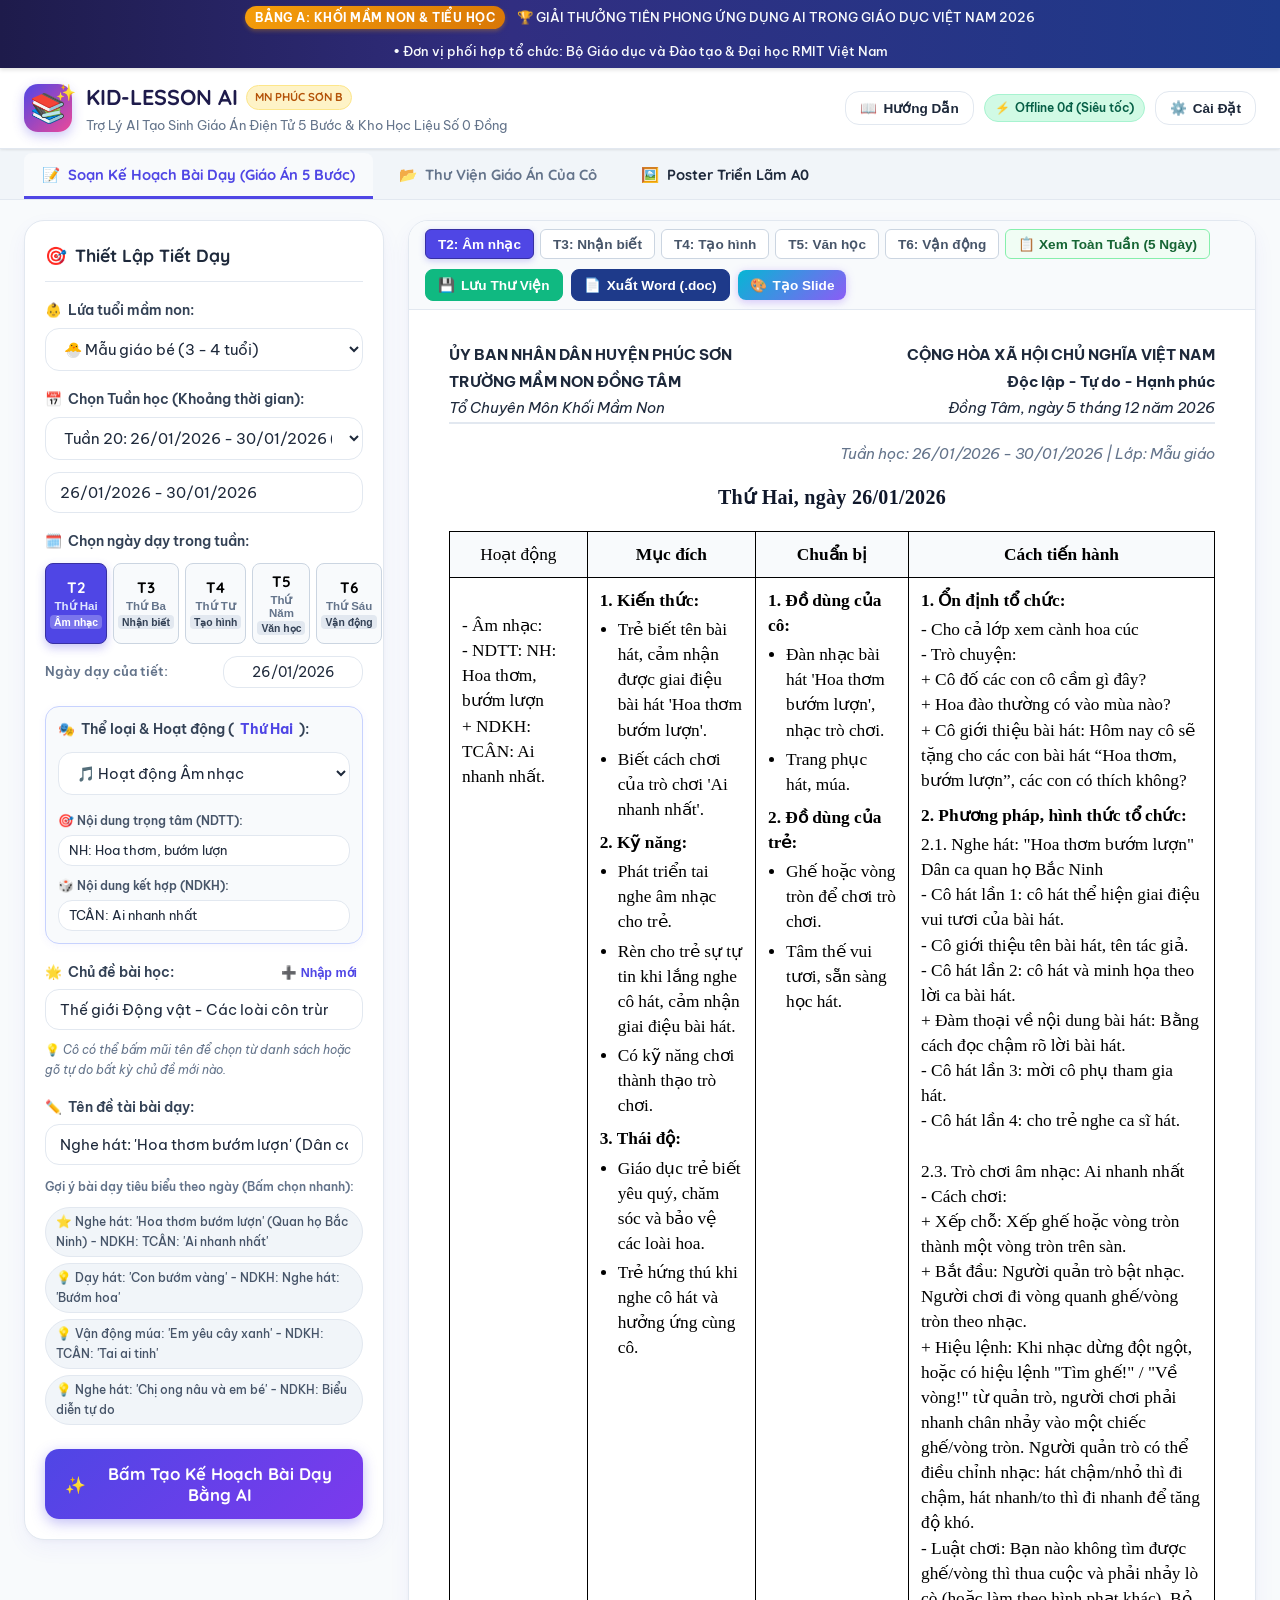
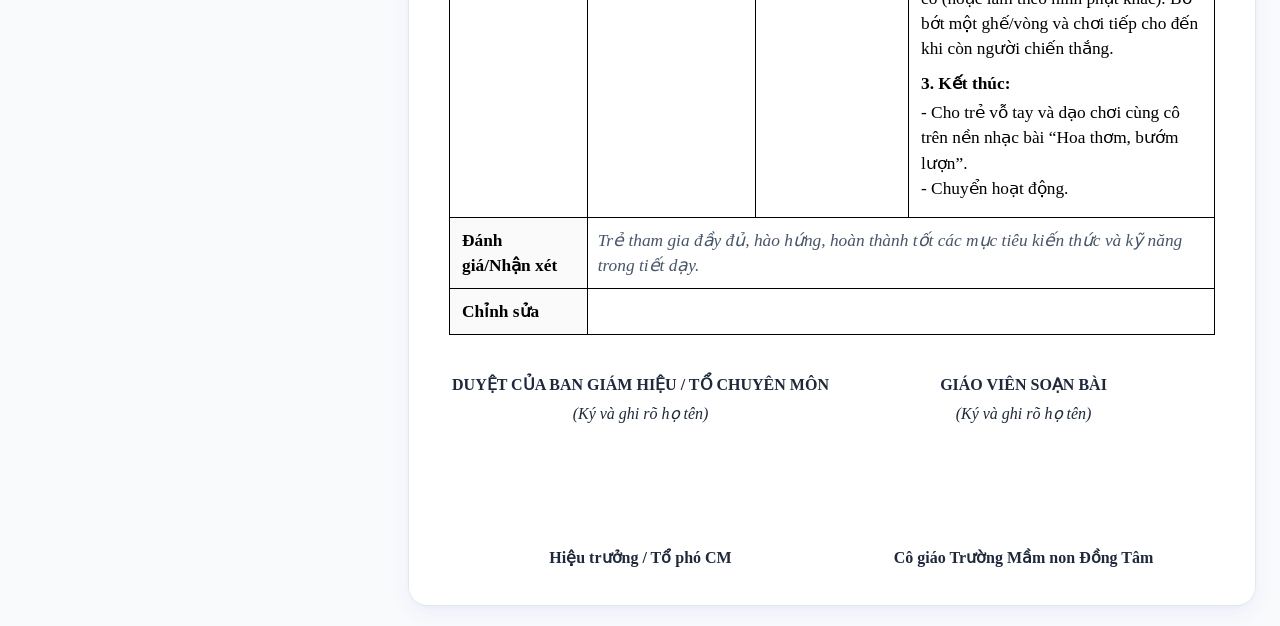
==== index.html @ b1e2398d "style: Bo thoi gian va badge trong huong dan su dung" ====
<!DOCTYPE html>
<html lang="vi">
<head>
  <meta charset="UTF-8">
  <meta name="viewport" content="width=device-width, initial-scale=1.0, maximum-scale=1.0, user-scalable=no, viewport-fit=cover">
  <title>KID-LESSON AI | Trợ Lý Soạn Giáo Án Điện Tử & Kho Học Liệu Số Mầm Non</title>
  <meta name="description" content="Hệ thống Trợ lý Trí tuệ nhân tạo tạo sinh trong xây dựng Kế hoạch bài dạy (Giáo án) điện tử 5 bước chuẩn Bộ GD&ĐT và thiết kế kho học liệu số đa phương tiện 0 đồng tại Trường Mầm non Phúc Sơn B.">
  <meta name="keywords" content="KID-LESSON AI, Giáo án mầm non, Trợ lý AI giáo viên, Học liệu số, Mầm non Phúc Sơn B, Giải thưởng AI GDVN 2026, Bộ GD&ĐT, RMIT">
  <link rel="stylesheet" href="css/style.css?v=1.0">
  <link rel="stylesheet" href="css/print.css?v=1.0" media="print">
  <link rel="icon" href="data:image/svg+xml,<svg xmlns=%22http://www.w3.org/2000/svg%22 viewBox=%220 0 100 100%22><text y=%22.9em%22 font-size=%2290%22>📚</text></svg>">
</head>
<body>

  <!-- DẢI THÔNG TIN DỰ THI QUỐC GIA -->
  <div class="competition-strip">
    <span class="comp-badge">BẢNG A: KHỐI MẦM NON & TIỂU HỌC</span>
    <span>🏆 GIẢI THƯỞNG TIÊN PHONG ỨNG DỤNG AI TRONG GIÁO DỤC VIỆT NAM 2026</span>
    <span>• Đơn vị phối hợp tổ chức: Bộ Giáo dục và Đào tạo & Đại học RMIT Việt Nam</span>
  </div>

  <!-- TOP HEADER -->
  <header class="app-top-header">
    <div class="header-inner">
      <div class="brand-section">
        <div class="brand-icon-wrap">
          <span>📚</span>
          <span class="sparkle-badge">✨</span>
        </div>
        <div class="brand-text-col">
          <h1 class="brand-title">
            KID-LESSON AI
            <span class="brand-tag">MN PHÚC SƠN B</span>
          </h1>
          <p class="brand-sub">Trợ Lý AI Tạo Sinh Giáo Án Điện Tử 5 Bước & Kho Học Liệu Số 0 Đồng</p>
        </div>
      </div>

      <div class="header-actions">
        <!-- Nút Hướng Dẫn Sử Dụng -->
        <button class="btn-header-action" id="btn-open-guide" title="Xem cẩm nang hướng dẫn sử dụng 3 bước">
          <span>📖</span> Hướng Dẫn
        </button>

        <!-- Trạng thái Dual-Engine AI -->
        <div class="engine-status-pill offline" id="engine-status-pill" title="Chế độ vận hành">
          <span>⚡</span> Offline 0đ (Siêu tốc)
        </div>

        <!-- Nút Cài đặt AI & Tác giả -->
        <button class="btn-header-action" id="btn-open-settings" title="Cấu hình Google Gemini AI Key & Thông tin giáo viên">
          <span>⚙️</span> Cài Đặt
        </button>
      </div>
    </div>
  </header>

  <!-- NAVIGATION TABS -->
  <nav class="app-navbar">
    <div class="nav-tabs-container">
      <button class="nav-tab-btn active" data-tab="tab-lesson-plan">
        <span>📝</span> Soạn Kế Hoạch Bài Dạy (Giáo Án 5 Bước)
      </button>
      <button class="nav-tab-btn" data-tab="tab-library">
        <span>📂</span> Thư Viện Giáo Án Của Cô
      </button>
      <a href="poster.html" class="nav-tab-btn" style="text-decoration: none; color: inherit; display: inline-flex; align-items: center;" title="Xem Poster Khoa Học Khổ A0">
        <span>🖼️</span> Poster Triển Lãm A0
      </a>
    </div>
  </nav>

  <!-- MAIN WORKSPACE -->
  <main class="app-main-layout">

    <!-- ==========================================
         TAB 1: SOẠN KẾ HOẠCH BÀI DẠY (GIÁO ÁN ĐIỆN TỬ 5 BƯỚC)
         ========================================== -->
    <section class="tab-content-panel active" id="tab-lesson-plan">
      <div class="workspace-grid">
        
        <!-- CỘT TRÁI: BẢNG ĐIỀU KHIỂN & CHỌN ĐỀ TÀI -->
        <aside class="config-sidebar">
          <div class="sidebar-title-row">
            <h3 class="sidebar-heading">
              <span>🎯</span> Thiết Lập Tiết Dạy
            </h3>
          </div>

          <!-- 1. Chọn Lứa Tuổi -->
          <div class="form-group">
            <label class="form-label" for="select-age">
              <span>👶</span> Lứa tuổi mầm non:
            </label>
            <select class="custom-select" id="select-age">
              <!-- Đổ dữ liệu từ js/data_preschool.js -->
            </select>
          </div>

          <!-- 2. Chọn Tuần Học (Range Date) -->
          <div class="form-group">
            <label class="form-label" for="input-week-range">
              <span>📅</span> Chọn Tuần học (Khoảng thời gian):
            </label>
            <select class="custom-select" id="select-week-preset">
              <option value="26/01/2026 - 30/01/2026">Tuần 20: 26/01/2026 - 30/01/2026 (Mẫu Chuẩn)</option>
              <option value="02/02/2026 - 06/02/2026">Tuần 21: 02/02/2026 - 06/02/2026</option>
              <option value="09/02/2026 - 13/02/2026">Tuần 22: 09/02/2026 - 13/02/2026</option>
              <option value="16/02/2026 - 20/02/2026">Tuần 23: 16/02/2026 - 20/02/2026</option>
              <option value="custom">✏️ Nhập khoảng ngày tùy chỉnh...</option>
            </select>
            <input type="text" class="custom-input" id="input-week-range" 
                   value="26/01/2026 - 30/01/2026" 
                   placeholder="Nhập khoảng ngày: DD/MM/YYYY - DD/MM/YYYY" 
                   style="margin-top: 6px;">
          </div>

          <!-- 3. Chọn Ngày Trong Tuần (Thứ 2, 3, 4, 5, 6) -->
          <div class="form-group">
            <label class="form-label">
              <span>🗓️</span> Chọn ngày dạy trong tuần:
            </label>
            <!-- Chọn ngày dạy trong tuần -->
            <div class="day-pills-container" id="day-pills-container">
              <button type="button" class="day-pill-btn active" data-day="mon" id="day-pill-mon">
                <span class="day-code">T2</span>
                <span class="day-name">Thứ Hai</span>
                <span class="day-badge" id="badge-mon">Âm nhạc</span>
              </button>
              <button type="button" class="day-pill-btn" data-day="tue" id="day-pill-tue">
                <span class="day-code">T3</span>
                <span class="day-name">Thứ Ba</span>
                <span class="day-badge" id="badge-tue">Nhận biết</span>
              </button>
              <button type="button" class="day-pill-btn" data-day="wed" id="day-pill-wed">
                <span class="day-code">T4</span>
                <span class="day-name">Thứ Tư</span>
                <span class="day-badge" id="badge-wed">Tạo hình</span>
              </button>
              <button type="button" class="day-pill-btn" data-day="thu" id="day-pill-thu">
                <span class="day-code">T5</span>
                <span class="day-name">Thứ Năm</span>
                <span class="day-badge" id="badge-thu">Văn học</span>
              </button>
              <button type="button" class="day-pill-btn" data-day="fri" id="day-pill-fri">
                <span class="day-code">T6</span>
                <span class="day-name">Thứ Sáu</span>
                <span class="day-badge" id="badge-fri">Vận động</span>
              </button>
            </div>
            <div style="display: flex; align-items: center; justify-content: space-between; margin-top: 6px;">
              <span style="font-size: 0.8rem; color: #64748b; font-weight: 600;">Ngày dạy của tiết:</span>
              <input type="text" class="custom-input" id="input-lesson-date" value="26/01/2026" placeholder="DD/MM/YYYY" style="width: 140px; padding: 6px 10px; font-size: 0.85rem; text-align: center;">
            </div>
          </div>

          <!-- 4. CẤU HÌNH THỂ LOẠI & NỘI DUNG HOẠT ĐỘNG (CHO NGÀY ĐANG CHỌN) -->
          <div class="form-group config-card-highlight">
            <div class="activity-config-header">
              <label class="form-label" for="select-activity-type" style="margin-bottom: 0;">
                <span>🎭</span> Thể loại & Hoạt động (<strong id="active-day-label" style="color: #4f46e5;">Thứ Hai</strong>):
              </label>
            </div>

            <!-- Loại hoạt động chính -->
            <select class="custom-select" id="select-activity-type" style="margin-top: 6px;">
              <!-- Đổ từ data_preschool.js activityTypes -->
            </select>

            <!-- Nội dung trọng tâm (NDTT) & Nội dung kết hợp (NDKH) -->
            <div style="margin-top: 6px; display: flex; flex-direction: column; gap: 6px;">
              <div>
                <span class="sub-label">🎯 Nội dung trọng tâm (NDTT):</span>
                <input type="text" class="custom-input" id="input-ndtt" value="NH: Hoa thơm, bướm lượn" placeholder="Ví dụ: NH: Hoa thơm, bướm lượn..." style="font-size: 0.83rem; padding: 6px 10px; margin-top: 2px;">
              </div>
              <div>
                <span class="sub-label">🎲 Nội dung kết hợp (NDKH):</span>
                <input type="text" class="custom-input" id="input-ndkh" value="TCÂN: Ai nhanh nhất" placeholder="Ví dụ: TCÂN: Ai nhanh nhất..." style="font-size: 0.83rem; padding: 6px 10px; margin-top: 2px;">
              </div>
            </div>
          </div>

          <!-- 5. Chủ đề bài dạy (Gộp tất cả hoặc cho phép nhập mới) -->
          <div class="form-group">
            <div style="display: flex; justify-content: space-between; align-items: center;">
              <label class="form-label" for="input-topic">
                <span>🌟</span> Chủ đề bài học:
              </label>
              <button type="button" class="btn-text-action" id="btn-clear-topic" title="Xóa để gõ chủ đề mới">
                ➕ Nhập mới
              </button>
            </div>
            <input type="text" class="custom-input" id="input-topic" 
                   list="topics-datalist" 
                   value="Thế giới Động vật - Các loài côn trùng và hoa mùa xuân" 
                   placeholder="Chọn từ danh sách hoặc gõ chủ đề mới...">
            <datalist id="topics-datalist">
              <!-- Đổ toàn bộ chủ đề gộp từ data_preschool.js -->
            </datalist>
            <p style="font-size: 0.75rem; color: #64748b; margin-top: 4px;">
              💡 <em>Cô có thể bấm mũi tên để chọn từ danh sách hoặc gõ tự do bất kỳ chủ đề mới nào.</em>
            </p>
          </div>

          <!-- 6. Tên đề tài bài học -->
          <div class="form-group">
            <label class="form-label" for="input-lesson-title">
              <span>✏️</span> Tên đề tài bài dạy:
            </label>
            <input type="text" class="custom-input" id="input-lesson-title" 
                   value="Nghe hát: 'Hoa thơm bướm lượn' (Dân ca quan họ Bắc Ninh)" 
                   placeholder="Nhập tên đề tài bài dạy...">
            
            <!-- Gợi ý nhanh 1-click -->
            <div style="font-size: 0.78rem; font-weight: 600; color: #64748b; margin-top: 6px;">
              Gợi ý bài dạy tiêu biểu theo ngày (Bấm chọn nhanh):
            </div>
            <div class="preset-chips-box" id="preset-chips-box">
              <!-- Đổ động từ data_preschool.js -->
            </div>
          </div>

          <!-- Nút Tạo Kế Hoạch Bằng AI -->
          <div style="margin-top: 6px;">
            <button type="button" class="btn-generate-main" id="btn-generate-all" style="width: 100%;">
              <span>✨</span> Bấm Tạo Kế Hoạch Bài Dạy Bằng AI
            </button>
          </div>
        </aside>

        <!-- CỘT PHẢI: KẾ HOẠCH BÀI DẠY (GIÁO ÁN CHI TIẾT) -->
        <section class="lesson-display-container" id="lesson-display-container">
          <!-- Đổ nội dung giáo án hoàn chỉnh từ js/app.js -->
        </section>

      </div>
    </section>

    <!-- ==========================================
         TAB 2: THƯ VIỆN BÀI DẠY CỦA CÔ (LOCAL STORAGE LIBRARY)
         ========================================== -->
    <section class="tab-content-panel" id="tab-library">
      <div class="library-container">
        <div class="library-top-bar">
          <div>
            <h2 style="font-family: var(--font-heading); font-size: 1.4rem; color: #1e1b4b; display: flex; align-items: center; gap: 8px;">
              <span>📂</span> Kho Giáo Án & Học Liệu Đã Lưu
            </h2>
            <p style="font-size: 0.85rem; color: #64748b;">
              Toàn bộ bài dạy của cô được bảo mật lưu trên máy tính cá nhân (không lộ thông tin lên mạng).
            </p>
          </div>
          <div style="display: flex; gap: 10px; flex-wrap: wrap;">
            <button class="btn-tool" id="btn-export-library-json" title="Xuất toàn bộ giáo án ra file JSON để sao lưu hoặc gửi cho đồng nghiệp">
              <span>📤</span> Xuất File Sao Lưu
            </button>
            <button class="btn-tool" id="btn-import-library-json" title="Nhập danh sách giáo án từ file sao lưu JSON">
              <span>📥</span> Nhập File Giáo Án
            </button>
            <input type="file" id="file-import-input" accept=".json" style="display: none;">
          </div>
        </div>

        <div class="library-cards-grid" id="library-cards-grid">
          <!-- Đổ danh sách bài dạy đã lưu từ LocalStorage -->
        </div>
      </div>
    </section>

  </main>

  <!-- ==========================================
       MODAL: CÀI ĐẶT CẤU HÌNH AI & TÁC GIẢ
       ========================================== -->
  <div class="modal-backdrop" id="modal-settings">
    <div class="modal-window">
      <div class="modal-header">
        <h3 class="modal-title">
          <span>⚙️</span> Cài Đặt Trợ Lý AI & Thông Tin Sư Phạm
        </h3>
        <button type="button" class="btn-tool" id="btn-close-settings" style="border: none; font-size: 1.2rem;">✖</button>
      </div>
      <div class="modal-body">
        <div class="form-group">
          <label class="form-label" for="input-gemini-key">
            <span>🔑</span> Google Gemini API Key (Tùy chọn):
          </label>
          <div class="key-input-wrapper">
            <input type="password" class="custom-input" id="input-gemini-key" placeholder="AIzaSy... (Để trống để dùng chế độ Offline 0đ)">
            <button type="button" class="btn-toggle-eye" id="btn-toggle-key-visibility" title="Hiện/Ẩn mã Key">👁️</button>
            <button type="button" class="btn-test-key" id="btn-test-gemini-key" title="Kiểm tra kết nối trực tiếp với Google Gemini AI">⚡ Kiểm tra kết nối</button>
          </div>

          <!-- Banner phản hồi trạng thái Key trực quan theo thời gian thực -->
          <div id="key-status-banner" class="key-status-banner offline">
            <span class="status-banner-icon" id="key-status-icon">⚡</span>
            <div class="status-banner-body">
              <div class="status-banner-title" id="key-status-title">Chế độ Sư Phạm Heuristic Offline 0đ</div>
              <div class="status-banner-desc" id="key-status-desc">Hệ thống sẵn sàng hoạt động 100% không cần key, không cần Internet, chi phí 0đ.</div>
            </div>
          </div>

          <p style="font-size: 0.78rem; color: #64748b; margin-top: 4px;">
            💡 <em>KID-LESSON AI hoạt động 100% mượt mà ngay cả khi không có Key. Khi dán Key cá nhân, hệ thống sẽ tự động chuyển sang chế độ Cloud AI để sinh kế hoạch bài dạy và học liệu độc đáo không giới hạn.</em>
          </p>
        </div>

        <div class="form-group">
          <label class="form-label" for="select-gemini-model">
            <span>🧠</span> Mô hình AI sử dụng (Dùng chung 1 Key trên):
          </label>
          <select class="custom-select" id="select-gemini-model">
            <option value="gemini-2.5-flash">⚡ Gemini 2.5 Flash (Nhanh nhất & Tối ưu giáo dục - Khuyên dùng)</option>
            <option value="gemini-2.5-pro">💎 Gemini 2.5 Pro (Cao cấp nhất - Tư duy sư phạm & Sáng tạo thơ đỉnh cao)</option>
            <option value="gemini-1.5-pro">🌟 Gemini 1.5 Pro (Chuyên sâu, chuẩn cấu trúc Thông tư 51 Bộ GD&ĐT)</option>
            <option value="gemini-1.5-flash">🚀 Gemini 1.5 Flash (Bền bỉ, tiết kiệm hạn ngạch gọi)</option>
            <option value="custom">🛠️ Tùy chỉnh (Nhập mã mô hình khác...)</option>
          </select>
          <div id="wrapper-custom-model" style="display: none; margin-top: 6px;">
            <input type="text" class="custom-input" id="input-custom-model" placeholder="Nhập tên mô hình, ví dụ: gemini-2.0-flash-exp">
          </div>
          <p style="font-size: 0.78rem; color: #475569; margin-top: 4px; line-height: 1.45;">
            💡 <em><strong>Tin vui:</strong> Cùng 1 Google API Key, cô có toàn quyền sử dụng cả dòng mô hình <strong>Pro cao cấp</strong> lẫn dòng <strong>Flash</strong> mà không cần tạo key mới! Dòng <strong>Pro</strong> sáng tác thơ, truyện và kịch bản sư phạm tinh tế nhất; dòng <strong>Flash</strong> cho tốc độ phản hồi tức thì.</em>
          </p>
        </div>

        <div class="form-group">
          <label class="form-label" for="input-teacher-name">
            <span>👩‍🏫</span> Tên cô giáo phụ trách bài dạy:
          </label>
          <input type="text" class="custom-input" id="input-teacher-name" value="Cô giáo Trường Mầm non Đồng Tâm">
        </div>

        <div class="form-group">
          <label class="form-label" for="input-school-name">
            <span>🏫</span> Đơn vị công tác:
          </label>
          <input type="text" class="custom-input" id="input-school-name" value="Trường Mầm non Đồng Tâm">
        </div>
      </div>
      <div class="modal-footer">
        <button type="button" class="btn-primary" id="btn-save-settings">
          Lưu Cấu Hình
        </button>
      </div>
    </div>
  </div>

  <!-- ==========================================
       MODAL: HƯỚNG DẪN SỬ DỤNG 3 BƯỚC
       ========================================== -->
  <div class="modal-backdrop" id="modal-guide">
    <div class="modal-window">
      <div class="modal-header">
        <h3 class="modal-title">
          <span>📖</span> Cẩm Nang 3 Bước Soạn Bài Cùng KID-LESSON AI
        </h3>
        <button type="button" class="btn-tool" id="btn-close-guide" style="border: none; font-size: 1.2rem;">✖</button>
      </div>
      <div class="modal-body" style="line-height: 1.6;">
        <!-- BƯỚC 1 -->
        <div style="background: #eef2ff; padding: 14px 16px; border-radius: 12px; margin-bottom: 12px; border-left: 4px solid #4f46e5;">
          <strong style="color: #1e1b4b; font-size: 1rem; display: flex; align-items: center; gap: 8px; margin-bottom: 6px;">
            <span>🎯</span> Bước 1: Thiết lập tiết dạy trong tuần
          </strong>
          <p style="font-size: 0.88rem; color: #475569; margin: 0; line-height: 1.5;">
            Cô chọn <strong>Lứa tuổi</strong>, <strong>Tuần học</strong>, bấm chọn <strong>Thứ trong tuần (T2 - T6)</strong>, chọn <strong>Thể loại hoạt động</strong> (Âm nhạc, Nhận biết, Tạo hình, Văn học, Vận động), nhập <strong>Chủ đề</strong> và <strong>Tên đề tài bài dạy</strong> (hoặc bấm chọn nhanh từ các bài mẫu gợi ý).
          </p>
        </div>

        <!-- BƯỚC 2 -->
        <div style="background: #ecfdf5; padding: 14px 16px; border-radius: 12px; margin-bottom: 12px; border-left: 4px solid #10b981;">
          <strong style="color: #064e3b; font-size: 1rem; display: flex; align-items: center; gap: 8px; margin-bottom: 6px;">
            <span>✨</span> Bước 2: AI tự động lập Kế hoạch bài dạy
          </strong>
          <p style="font-size: 0.88rem; color: #475569; margin: 0; line-height: 1.5;">
            Bấm <strong>"Bấm Tạo Kế Hoạch Bài Dạy Bằng AI"</strong> (chạy siêu tốc 0đ Offline hoặc Gemini Cloud). Hệ thống tự động cấu trúc bảng 4 cột chuẩn Thông tư 51/2020/TT-BGDĐT: <em>3 Mục tiêu (Kiến thức - Kỹ năng - Thái độ)</em>, <em>Đồ dùng chuẩn bị (Cô & Trẻ)</em>, và <em>Tiến trình 3 bước sư phạm hoàn chỉnh</em>.
          </p>
        </div>

        <!-- BƯỚC 3 -->
        <div style="background: #fffbeb; padding: 14px 16px; border-radius: 12px; border-left: 4px solid #f59e0b;">
          <strong style="color: #78350f; font-size: 1rem; display: flex; align-items: center; gap: 8px; margin-bottom: 6px;">
            <span>🚀</span> Bước 3: Duyệt bài, Xuất Word & Tạo Slide Canva
          </strong>
          <p style="font-size: 0.88rem; color: #475569; margin-bottom: 6px; line-height: 1.5;">
            Cô bấm trực tiếp vào văn bản trên trang giáo án để chỉnh sửa theo ý mình (Human-in-the-Loop), sau đó sử dụng 3 công cụ trên thanh công cụ:
          </p>
          <ul style="font-size: 0.85rem; color: #475569; padding-left: 18px; line-height: 1.5; margin: 0;">
            <li><strong>💾 Lưu Thư Viện:</strong> Lưu trữ an toàn trong kho bài dạy cá nhân trên máy tính.</li>
            <li><strong>📄 Xuất Word (.doc):</strong> Xuất file Word bảng kẻ ô 4 cột chuẩn thể thức quản lý nhà nước nộp chuyên môn.</li>
            <li><strong>🎨 Tạo Slide:</strong> Tải file PowerPoint (.pptx) kéo thả 1-click vào Canva, sao chép dàn ý cho Canva AI, hoặc mở trình chiếu trực tiếp trên Smart TV lớp học có giọng đọc AI tiếng Việt.</li>
          </ul>
        </div>
      </div>
      <div class="modal-footer">
        <button type="button" class="btn-primary" onclick="document.getElementById('modal-guide').classList.remove('active')">
          Đã Hiểu & Bắt Đầu
        </button>
      </div>
    </div>
  </div>

  <!-- ==========================================
       MODAL: CANVA SLIDE STUDIO & TRÌNH CHIẾU AI
       ========================================== -->
  <div class="modal-backdrop" id="modal-canva-studio">
    <div class="modal-window modal-window-wide">
      <div class="modal-header">
        <h3 class="modal-title">
          <span>🎨</span> Studio Slide Canva & Trình Chiếu Bài Giảng AI
        </h3>
        <button type="button" class="btn-tool" id="btn-close-canva-studio" style="border: none; font-size: 1.2rem;">✖</button>
      </div>
      <div class="modal-body">
        <!-- Thông tin bài dạy -->
        <div class="canva-lesson-header">
          <div class="canva-badge-pill" id="canva-preview-day-badge">Thứ Hai • Âm nhạc</div>
          <h2 class="canva-preview-title" id="canva-preview-title">Đề tài bài dạy</h2>
          <p class="canva-preview-sub" id="canva-preview-sub">Chủ đề: Thế giới động vật | Lớp Mẫu giáo (3-4 tuổi)</p>
        </div>

        <!-- 3 Lựa Chọn Hành Động Nhanh -->
        <div class="canva-actions-cards-grid">
          <!-- Card 1: Xuất PPTX kéo thả Canva -->
          <div class="canva-action-card highlight">
            <div class="card-icon-bubble" style="background: #e0f2fe; color: #0284c7;">📥</div>
            <h4>Tải File .pptx Kéo Thả Vào Canva</h4>
            <p>File PowerPoint chuẩn tỷ lệ 16:9, typography và màu sắc mầm non. Chỉ cần kéo thả file vào Canva là có ngay slide bài giảng lung linh.</p>
            <div class="card-btns-row">
              <button type="button" class="btn-primary" id="btn-download-pptx-canva">
                <span>⚡</span> Tải File .pptx (Chuẩn Canva)
              </button>
              <button type="button" class="btn-outline" id="btn-open-canva-web">
                <span>🚀</span> Mở Canva (canva.com)
              </button>
            </div>
            <div class="canva-step-guide">
              <span>💡 Cách dùng: <strong>1.</strong> Bấm tải file .pptx ➔ <strong>2.</strong> Mở Canva ➔ <strong>3.</strong> Kéo thả file vừa tải vào Canva để chọn theme mầm non & sticker động!</span>
            </div>
          </div>

          <!-- Card 2: Trình chiếu Smart TV Trực Tiếp -->
          <div class="canva-action-card">
            <div class="card-icon-bubble" style="background: #ecfdf5; color: #059669;">🖥️</div>
            <h4>Trình Chiếu Smart TV Trực Tiếp (0đ)</h4>
            <p>Trình chiếu slide tương tác ngay trên trình duyệt lớp học. Chạy 100% Offline, tích hợp giọng đọc AI tiếng Việt và âm thanh chúc mừng.</p>
            <div class="card-btns-row">
              <button type="button" class="btn-success" id="btn-launch-smart-tv">
                <span>▶️</span> Bắt Đầu Chiếu Toàn Màn Hình
              </button>
            </div>
            <div class="canva-step-guide">
              <span>💡 Dành cho lớp học có Smart TV hoặc máy chiếu, không cần mạng Internet.</span>
            </div>
          </div>

          <!-- Card 3: Sao chép Dàn ý cho Canva AI -->
          <div class="canva-action-card">
            <div class="card-icon-bubble" style="background: #fef3c7; color: #d97706;">📋</div>
            <h4>Sao Chép Dàn Ý Cho Canva Magic AI</h4>
            <p>Dán vào tính năng <em>Magic Design for Presentations</em> của Canva để Canva AI tự vẽ hình minh họa và tạo thiết kế tự động.</p>
            <div class="card-btns-row">
              <button type="button" class="btn-outline" id="btn-copy-canva-prompt">
                <span>📋</span> Sao Chép Dàn Ý Slide AI
              </button>
            </div>
            <div class="canva-step-guide">
              <span>💡 Mở Canva ➔ Chọn Magic Design ➔ Dán dàn ý để AI tự động vẽ layout.</span>
            </div>
          </div>
        </div>

        <!-- Xem trước danh sách 6 slide thu nhỏ -->
        <div class="canva-preview-section">
          <h4 style="font-size: 1rem; color: #1e293b; margin-bottom: 12px; display: flex; align-items: center; gap: 8px;">
            <span>📑</span> Danh Sách 6 Slide Sư Phạm Chuẩn Bị Chiếu:
          </h4>
          <div class="canva-slides-thumbnails" id="canva-slides-thumbnails">
            <!-- Đổ 6 thẻ slide từ canva_slide_builder.js -->
          </div>
        </div>
      </div>
      <div class="modal-footer">
        <button type="button" class="btn-secondary" id="btn-close-canva-footer">
          Đóng Hộp Thoại
        </button>
      </div>
    </div>
  </div>

  <!-- ==========================================
       MODAL: TRÌNH CHIẾU SMART TV LỚP HỌC (FULLSCREEN SLIDE PLAYER)
       ========================================== -->
  <div class="smart-tv-presentation-overlay" id="modal-smart-tv-presentation">
    <div class="tv-player-header">
      <div class="tv-player-brand">
        <span class="tv-live-badge">🔴 SMART TV MODE</span>
        <span class="tv-school-title">Trường Mầm Non Phúc Sơn B • Lớp Học Thông Minh</span>
      </div>
      <div class="tv-player-controls">
        <button type="button" class="btn-tv-tool" id="btn-tv-speak" title="Đọc nội dung bài học bằng giọng đọc AI tiếng Việt">
          <span>🔊</span> Đọc Cho Bé Nghe
        </button>
        <button type="button" class="btn-tv-tool" id="btn-tv-fullscreen" title="Phóng to / Thu nhỏ toàn màn hình">
          <span>⛶</span> Toàn Màn Hình
        </button>
        <button type="button" class="btn-tv-tool btn-tv-close" id="btn-tv-close" title="Thoát trình chiếu (Phím ESC)">
          <span>✖</span> Thoát
        </button>
      </div>
    </div>

    <!-- KHUNG CHIẾU SLIDE 16:9 CHÍNH -->
    <div class="tv-slide-screen">
      <div class="tv-slide-viewport" id="smart-tv-slide-viewport">
        <!-- Đổ động từ CanvaSlideBuilder.renderTvSlide() -->
      </div>
    </div>

    <!-- THANH ĐIỀU KHIỂN CHUYỂN SLIDE PHÍA DƯỚI -->
    <div class="tv-player-footer">
      <button type="button" class="btn-tv-nav" id="btn-tv-prev">
        <span>❮</span> Trang Trước
      </button>
      <div class="tv-slide-counter-pill" id="smart-tv-counter">
        Slide 1 / 6
      </div>
      <button type="button" class="btn-tv-nav primary" id="btn-tv-next">
        <span>Trang Sau</span> ❯
      </button>
    </div>
  </div>

  <!-- CANVAS CONFETTI HIỆU ỨNG PHÁO HOA GIẤY -->
  <canvas id="confetti-canvas"></canvas>

  <!-- JAVASCRIPT MODULES -->
  <script src="js/pptxgen.bundle.js"></script>
  <script src="js/data_preschool.js?v=1.0"></script>
  <script src="js/speech.js?v=1.0"></script>
  <script src="js/ai_engine.js?v=1.0"></script>
  <script src="js/games.js?v=1.0"></script>
  <script src="js/canva_slide_builder.js?v=1.0"></script>
  <script src="js/app.js?v=1.0"></script>
</body>
</html>
---- css/style.css ----
/* ==========================================================================
   KID-LESSON AI - TRỢ LÝ SOẠN GIÁO ÁN & HỌC LIỆU SỐ MẦM NON
   Trường Mầm non Phúc Sơn B | Bảng A - Giải Thưởng AI Giáo Dục Việt Nam 2026
   ========================================================================== */

@import url('https://fonts.googleapis.com/css2?family=Quicksand:wght@400;500;600;700&family=Be+Vietnam+Pro:wght@400;500;600;700;800&display=swap');

:root {
  /* Bảng màu chính - Rực rỡ, ấm áp, đậm chất sư phạm mầm non */
  --primary: #4f46e5;
  --primary-light: #818cf8;
  --primary-dark: #3730a3;
  --primary-bg: #eef2ff;

  --accent-sun: #f59e0b;
  --accent-sun-light: #fef3c7;
  --accent-coral: #f43f5e;
  --accent-coral-light: #ffe4e6;
  --accent-mint: #10b981;
  --accent-mint-light: #d1fae5;
  --accent-sky: #0ea5e9;
  --accent-sky-light: #e0f2fe;
  --accent-purple: #8b5cf6;
  --accent-purple-light: #ede9fe;

  --text-main: #1e293b;
  --text-muted: #64748b;
  --text-light: #94a3b8;

  --bg-app: #f8fafc;
  --bg-card: #ffffff;
  --bg-elevated: #ffffff;
  --border-color: #e2e8f0;

  --radius-sm: 8px;
  --radius-md: 14px;
  --radius-lg: 20px;
  --radius-full: 9999px;

  --shadow-sm: 0 1px 3px rgba(0,0,0,0.06), 0 1px 2px rgba(0,0,0,0.04);
  --shadow-md: 0 4px 6px -1px rgba(0,0,0,0.08), 0 2px 4px -2px rgba(0,0,0,0.05);
  --shadow-lg: 0 10px 15px -3px rgba(0,0,0,0.08), 0 4px 6px -4px rgba(0,0,0,0.04);
  --shadow-card: 0 8px 24px -4px rgba(79, 70, 229, 0.08), 0 2px 6px -2px rgba(0,0,0,0.04);

  --font-heading: 'Quicksand', -apple-system, BlinkMacSystemFont, sans-serif;
  --font-body: 'Be Vietnam Pro', -apple-system, BlinkMacSystemFont, sans-serif;
}

*, *::before, *::after {
  box-sizing: border-box;
  margin: 0;
  padding: 0;
}

body {
  font-family: var(--font-body);
  color: var(--text-main);
  background-color: var(--bg-app);
  line-height: 1.6;
  min-height: 100vh;
  display: flex;
  flex-direction: column;
  overflow-x: hidden;
}

/* ==========================================================================
   1. DẢI THÔNG TIN DỰ THI QUỐC GIA (TOP RIBBON)
   ========================================================================== */
.competition-strip {
  background: linear-gradient(90deg, #1e1b4b 0%, #312e81 40%, #1e3a8a 100%);
  color: #f8fafc;
  font-size: 0.82rem;
  padding: 6px 16px;
  display: flex;
  align-items: center;
  justify-content: center;
  gap: 12px;
  flex-wrap: wrap;
  font-weight: 500;
  box-shadow: 0 2px 4px rgba(0,0,0,0.12);
  z-index: 100;
}

.comp-badge {
  background: linear-gradient(135deg, #f59e0b, #d97706);
  color: #fff;
  font-weight: 700;
  padding: 2px 10px;
  border-radius: var(--radius-full);
  font-size: 0.75rem;
  text-transform: uppercase;
  letter-spacing: 0.5px;
  box-shadow: 0 2px 4px rgba(245, 158, 11, 0.3);
}

/* ==========================================================================
   2. APP TOP HEADER
   ========================================================================== */
.app-top-header {
  background: var(--bg-card);
  border-bottom: 1px solid var(--border-color);
  padding: 12px 24px;
  position: sticky;
  top: 0;
  z-index: 90;
  box-shadow: var(--shadow-sm);
}

.header-inner {
  max-width: 1440px;
  margin: 0 auto;
  display: flex;
  align-items: center;
  justify-content: space-between;
  gap: 16px;
}

.brand-section {
  display: flex;
  align-items: center;
  gap: 14px;
}

.brand-icon-wrap {
  width: 48px;
  height: 48px;
  border-radius: var(--radius-md);
  background: linear-gradient(135deg, #4f46e5, #ec4899);
  display: flex;
  align-items: center;
  justify-content: center;
  font-size: 1.8rem;
  position: relative;
  box-shadow: 0 4px 12px rgba(79, 70, 229, 0.3);
}

.sparkle-badge {
  position: absolute;
  top: -4px;
  right: -4px;
  font-size: 1rem;
  animation: pulse 2s infinite ease-in-out;
}

@keyframes pulse {
  0%, 100% { transform: scale(1); }
  50% { transform: scale(1.25); }
}

.brand-title {
  font-family: var(--font-heading);
  font-size: 1.35rem;
  font-weight: 800;
  color: #1e1b4b;
  display: flex;
  align-items: center;
  gap: 8px;
}

.brand-tag {
  background: var(--accent-sun-light);
  color: #b45309;
  font-size: 0.72rem;
  font-weight: 700;
  padding: 2px 8px;
  border-radius: var(--radius-full);
  border: 1px solid #fde68a;
}

.brand-sub {
  font-size: 0.82rem;
  color: var(--text-muted);
}

.header-actions {
  display: flex;
  align-items: center;
  gap: 10px;
}

.btn-header-action {
  display: inline-flex;
  align-items: center;
  gap: 6px;
  padding: 8px 14px;
  font-size: 0.85rem;
  font-weight: 600;
  border-radius: var(--radius-md);
  border: 1px solid var(--border-color);
  background: var(--bg-card);
  color: var(--text-main);
  cursor: pointer;
  transition: all 0.2s ease;
  text-decoration: none;
}

.btn-header-action:hover {
  background: #f1f5f9;
  border-color: #cbd5e1;
  transform: translateY(-1px);
}

.btn-header-action.primary {
  background: linear-gradient(135deg, #f59e0b, #d97706);
  color: #fff;
  border-color: #f59e0b;
  box-shadow: 0 2px 6px rgba(245, 158, 11, 0.3);
}

.btn-header-action.primary:hover {
  background: linear-gradient(135deg, #d97706, #b45309);
}

/* ==========================================================================
   3. NAVIGATION TABS
   ========================================================================== */
.app-navbar {
  background: #f1f5f9;
  border-bottom: 1px solid var(--border-color);
  padding: 4px 24px 0 24px;
}

.nav-tabs-container {
  max-width: 1440px;
  margin: 0 auto;
  display: flex;
  gap: 8px;
  overflow-x: auto;
  scrollbar-width: none;
}
.nav-tabs-container::-webkit-scrollbar { display: none; }

.nav-tab-btn {
  display: inline-flex;
  align-items: center;
  gap: 8px;
  padding: 10px 18px;
  font-size: 0.92rem;
  font-weight: 700;
  font-family: var(--font-heading);
  color: var(--text-muted);
  background: transparent;
  border: none;
  border-bottom: 3px solid transparent;
  cursor: pointer;
  border-radius: 8px 8px 0 0;
  transition: all 0.2s ease;
  white-space: nowrap;
}

.nav-tab-btn:hover {
  color: var(--primary);
  background: rgba(255, 255, 255, 0.5);
}

.nav-tab-btn.active {
  color: var(--primary);
  background: var(--bg-app);
  border-bottom-color: var(--primary);
}

/* ==========================================================================
   4. MAIN WORKSPACE LAYOUT (2 CỘT: CẤU HÌNH & BẢNG KẾT QUẢ)
   ========================================================================== */
.app-main-layout {
  max-width: 1440px;
  width: 100%;
  margin: 0 auto;
  padding: 20px 24px;
  flex: 1;
}

.tab-content-panel {
  display: none;
}
.tab-content-panel.active {
  display: block;
}

.workspace-grid {
  display: grid;
  grid-template-columns: 360px 1fr;
  gap: 24px;
  align-items: start;
}

@media (max-width: 1024px) {
  .workspace-grid {
    grid-template-columns: 1fr;
  }
}

/* ==========================================================================
   5. CỘT TRÁI: PANEL THIẾT LẬP BÀI DẠY (SIDEBAR)
   ========================================================================== */
.config-sidebar {
  background: var(--bg-card);
  border-radius: var(--radius-lg);
  border: 1px solid var(--border-color);
  padding: 20px;
  box-shadow: var(--shadow-card);
  display: flex;
  flex-direction: column;
  gap: 18px;
}

.sidebar-title-row {
  display: flex;
  align-items: center;
  justify-content: space-between;
  border-bottom: 1px solid var(--border-color);
  padding-bottom: 12px;
}

.sidebar-heading {
  font-family: var(--font-heading);
  font-size: 1.1rem;
  font-weight: 700;
  color: var(--text-main);
  display: flex;
  align-items: center;
  gap: 8px;
}

.engine-status-pill {
  font-size: 0.75rem;
  font-weight: 600;
  padding: 3px 10px;
  border-radius: var(--radius-full);
  display: inline-flex;
  align-items: center;
  gap: 5px;
}
.engine-status-pill.offline {
  background: var(--accent-mint-light);
  color: #065f46;
  border: 1px solid #a7f3d0;
}
.engine-status-pill.online {
  background: var(--primary-bg);
  color: var(--primary);
  border: 1px solid #c7d2fe;
}

.form-group {
  display: flex;
  flex-direction: column;
  gap: 6px;
}

.form-label {
  font-size: 0.85rem;
  font-weight: 600;
  color: #334155;
  display: flex;
  align-items: center;
  gap: 6px;
}

.custom-select, .custom-input {
  width: 100%;
  padding: 10px 14px;
  border-radius: var(--radius-md);
  border: 1.5px solid var(--border-color);
  background: #fff;
  font-family: var(--font-body);
  font-size: 0.92rem;
  color: var(--text-main);
  outline: none;
  transition: border-color 0.2s ease, box-shadow 0.2s ease;
}

.custom-select:focus, .custom-input:focus {
  border-color: var(--primary);
  box-shadow: 0 0 0 3px rgba(79, 70, 229, 0.15);
}

/* Input có nút mic */
.input-with-mic {
  position: relative;
  display: flex;
  align-items: center;
}

.input-with-mic .custom-input {
  padding-right: 48px;
}

.btn-mic-record {
  position: absolute;
  right: 6px;
  width: 36px;
  height: 36px;
  border-radius: var(--radius-full);
  border: none;
  background: var(--primary-bg);
  color: var(--primary);
  font-size: 1.1rem;
  display: flex;
  align-items: center;
  justify-content: center;
  cursor: pointer;
  transition: all 0.2s ease;
}

.btn-mic-record:hover {
  background: var(--primary);
  color: #fff;
}

.btn-mic-record.recording {
  background: #f43f5e;
  color: #fff;
  animation: pulse 1s infinite;
}

/* Preset Chips gợi ý nhanh */
.preset-chips-box {
  display: flex;
  flex-wrap: wrap;
  gap: 6px;
  margin-top: 4px;
}

.chip-tag {
  background: #f1f5f9;
  color: #475569;
  font-size: 0.78rem;
  font-weight: 500;
  padding: 4px 10px;
  border-radius: var(--radius-full);
  border: 1px solid #e2e8f0;
  cursor: pointer;
  transition: all 0.15s ease;
  user-select: none;
}

.chip-tag:hover {
  background: var(--primary-bg);
  color: var(--primary);
  border-color: #c7d2fe;
}

/* Nút tạo bài dạy lớn */
.btn-generate-main {
  width: 100%;
  padding: 14px 20px;
  border-radius: var(--radius-md);
  border: none;
  background: linear-gradient(135deg, #4f46e5 0%, #7c3aed 100%);
  color: #fff;
  font-family: var(--font-heading);
  font-size: 1.05rem;
  font-weight: 800;
  cursor: pointer;
  display: flex;
  align-items: center;
  justify-content: center;
  gap: 10px;
  box-shadow: 0 4px 14px rgba(79, 70, 229, 0.35);
  transition: all 0.2s ease;
}

.btn-generate-main:hover {
  transform: translateY(-2px);
  box-shadow: 0 6px 20px rgba(79, 70, 229, 0.45);
}

.btn-generate-main:active {
  transform: translateY(0);
}

/* ==========================================
   6. CỘT PHẢI: KẾ HOẠCH BÀI DẠY (GIÁO ÁN ĐIỆN TỬ)
   ========================================== */
.lesson-display-container {
  background: var(--bg-card);
  border-radius: var(--radius-lg);
  border: 1px solid var(--border-color);
  box-shadow: var(--shadow-card);
  overflow: hidden;
  display: flex;
  flex-direction: column;
}

.lesson-action-toolbar {
  background: #f8fafc;
  border-bottom: 1px solid var(--border-color);
  padding: 12px 20px;
  display: flex;
  align-items: center;
  justify-content: space-between;
  gap: 10px;
  flex-wrap: wrap;
}

.toolbar-title-meta {
  font-size: 0.85rem;
  color: var(--text-muted);
  display: flex;
  align-items: center;
  gap: 8px;
}

.toolbar-btns {
  display: flex;
  align-items: center;
  gap: 8px;
  flex-wrap: wrap;
}

.btn-tool {
  display: inline-flex;
  align-items: center;
  gap: 6px;
  padding: 7px 12px;
  font-size: 0.85rem;
  font-weight: 600;
  border-radius: var(--radius-sm);
  border: 1px solid var(--border-color);
  background: #fff;
  color: var(--text-main);
  cursor: pointer;
  transition: all 0.15s ease;
}

.btn-tool:hover {
  background: #f1f5f9;
  border-color: #cbd5e1;
}

.btn-tool.btn-export-docx {
  background: #1e3a8a;
  color: #fff;
  border-color: #1e3a8a;
}
.btn-tool.btn-export-docx:hover {
  background: #172554;
}

.btn-tool.btn-print {
  background: #0284c7;
  color: #fff;
  border-color: #0284c7;
}

.btn-tool.btn-save-library {
  background: #10b981;
  color: #fff;
  border-color: #10b981;
}

/* Thân bài giáo án chuẩn sư phạm */
.lesson-paper {
  padding: 32px 40px;
  background: #fff;
  line-height: 1.8;
  font-size: 0.98rem;
}

.paper-header-table {
  width: 100%;
  margin-bottom: 24px;
  border-bottom: 2px solid #e2e8f0;
  padding-bottom: 16px;
}

.header-left-col {
  text-align: left;
  font-size: 0.9rem;
}

.header-right-col {
  text-align: right;
  font-size: 0.9rem;
}

.paper-title {
  font-family: var(--font-heading);
  font-size: 1.6rem;
  font-weight: 800;
  color: #1e1b4b;
  text-align: center;
  margin: 16px 0 6px 0;
  text-transform: uppercase;
}

.paper-subtitle {
  text-align: center;
  font-size: 0.95rem;
  color: #64748b;
  margin-bottom: 24px;
}

.paper-section {
  margin-bottom: 24px;
}

.section-head {
  font-family: var(--font-heading);
  font-size: 1.15rem;
  font-weight: 800;
  color: #1e1b4b;
  background: var(--primary-bg);
  padding: 6px 14px;
  border-radius: var(--radius-sm);
  border-left: 4px solid var(--primary);
  margin-bottom: 12px;
}

.sub-section-head {
  font-weight: 700;
  color: #334155;
  margin: 10px 0 4px 0;
  font-size: 0.95rem;
}

.paper-list {
  padding-left: 20px;
  margin-bottom: 8px;
}

.paper-list li {
  margin-bottom: 6px;
}

/* Các bước tiến trình */
.step-card {
  border: 1px solid var(--border-color);
  border-radius: var(--radius-md);
  margin-bottom: 16px;
  overflow: hidden;
  box-shadow: var(--shadow-sm);
}

.step-card-header {
  background: #f8fafc;
  padding: 10px 16px;
  font-weight: 700;
  color: #1e293b;
  border-bottom: 1px solid var(--border-color);
  display: flex;
  align-items: center;
  justify-content: space-between;
}

.step-card-body {
  padding: 14px 18px;
}

.activity-item {
  margin-bottom: 14px;
  padding-bottom: 12px;
  border-bottom: 1px dashed #e2e8f0;
}
.activity-item:last-child {
  border-bottom: none;
  margin-bottom: 0;
  padding-bottom: 0;
}

.activity-speaker {
  font-weight: 700;
  color: var(--primary);
  margin-bottom: 4px;
  display: flex;
  align-items: center;
  gap: 6px;
}

.activity-content {
  color: #334155;
  white-space: pre-line;
}

/* ==========================================================================
   7. PHÂN HỆ 2: SÁNG TÁC THƠ, CÂU ĐỐ & KỊCH BẢN RỐI
   ========================================================================== */
.literary-grid {
  display: grid;
  grid-template-columns: repeat(auto-fit, minmax(360px, 1fr));
  gap: 24px;
}

.literary-card {
  background: var(--bg-card);
  border-radius: var(--radius-lg);
  border: 1px solid var(--border-color);
  padding: 24px;
  box-shadow: var(--shadow-card);
  display: flex;
  flex-direction: column;
  position: relative;
}

.literary-card.poem-theme {
  border-top: 6px solid var(--accent-coral);
  background: linear-gradient(180deg, #fff 0%, #fff1f2 100%);
}

.literary-card.riddle-theme {
  border-top: 6px solid var(--accent-sun);
  background: linear-gradient(180deg, #fff 0%, #fffbeb 100%);
}

.literary-card.puppet-theme {
  border-top: 6px solid var(--accent-purple);
  background: linear-gradient(180deg, #fff 0%, #faf5ff 100%);
}

.lit-card-header {
  display: flex;
  align-items: center;
  justify-content: space-between;
  margin-bottom: 16px;
}

.lit-badge {
  font-size: 0.78rem;
  font-weight: 700;
  padding: 3px 10px;
  border-radius: var(--radius-full);
}

.poem-theme .lit-badge { background: var(--accent-coral-light); color: var(--accent-coral); }
.riddle-theme .lit-badge { background: var(--accent-sun-light); color: #b45309; }
.puppet-theme .lit-badge { background: var(--accent-purple-light); color: var(--accent-purple); }

.lit-title {
  font-family: var(--font-heading);
  font-size: 1.3rem;
  font-weight: 800;
  color: #1e1b4b;
  margin-bottom: 6px;
}

.lit-author {
  font-size: 0.82rem;
  color: var(--text-muted);
  margin-bottom: 16px;
}

.poem-body {
  font-family: var(--font-heading);
  font-size: 1.05rem;
  font-weight: 600;
  color: #334155;
  line-height: 1.9;
  white-space: pre-line;
  background: rgba(255, 255, 255, 0.7);
  padding: 16px;
  border-radius: var(--radius-md);
  border: 1px dashed rgba(244, 63, 94, 0.3);
  margin-bottom: 16px;
}

.lit-actions {
  display: flex;
  gap: 8px;
  margin-top: auto;
}

.btn-lit-action {
  flex: 1;
  padding: 8px 12px;
  font-size: 0.85rem;
  font-weight: 700;
  border-radius: var(--radius-sm);
  border: 1px solid var(--border-color);
  background: #fff;
  cursor: pointer;
  display: inline-flex;
  align-items: center;
  justify-content: center;
  gap: 6px;
  transition: all 0.15s ease;
}

.btn-lit-action:hover {
  background: #f8fafc;
}

/* Thẻ Câu Đố lật mở */
.riddles-list {
  display: flex;
  flex-direction: column;
  gap: 14px;
  margin-bottom: 16px;
}

.riddle-item-box {
  background: rgba(255, 255, 255, 0.8);
  border: 1px solid #fed7aa;
  border-radius: var(--radius-md);
  padding: 14px;
}

.riddle-question {
  font-weight: 600;
  color: #7c2d12;
  white-space: pre-line;
  margin-bottom: 8px;
}

.riddle-reveal-btn {
  background: #ffedd5;
  color: #c2410c;
  border: 1px dashed #fdba74;
  padding: 4px 10px;
  font-size: 0.8rem;
  font-weight: 700;
  border-radius: var(--radius-full);
  cursor: pointer;
}

.riddle-answer {
  display: none;
  margin-top: 8px;
  padding: 8px 12px;
  background: #fef08a;
  color: #854d0e;
  border-radius: var(--radius-sm);
  font-weight: 700;
  font-size: 0.9rem;
}
.riddle-answer.show {
  display: block;
}

/* Kịch bản rối */
.puppet-content {
  font-size: 0.92rem;
  line-height: 1.7;
  color: #334155;
  white-space: pre-line;
  background: rgba(255, 255, 255, 0.7);
  padding: 16px;
  border-radius: var(--radius-md);
  border: 1px dashed rgba(139, 92, 246, 0.3);
  margin-bottom: 16px;
  max-height: 380px;
  overflow-y: auto;
}

/* ==========================================================================
   8. PHÂN HỆ 3: THẺ FLASHCARD & TRANH TÔ MÀU
   ========================================================================== */
.flashcards-grid {
  display: grid;
  grid-template-columns: repeat(auto-fill, minmax(260px, 1fr));
  gap: 20px;
  margin-bottom: 30px;
}

.flashcard-item {
  background: var(--bg-card);
  border-radius: var(--radius-lg);
  border: 2px solid #e2e8f0;
  box-shadow: var(--shadow-card);
  overflow: hidden;
  display: flex;
  flex-direction: column;
  transition: all 0.2s ease;
  position: relative;
}

.flashcard-item:hover {
  transform: translateY(-4px);
  border-color: var(--primary-light);
  box-shadow: 0 12px 24px -6px rgba(79, 70, 229, 0.15);
}

.flashcard-visual {
  height: 160px;
  background: linear-gradient(135deg, #e0e7ff 0%, #fae8ff 100%);
  display: flex;
  align-items: center;
  justify-content: center;
  font-size: 4.5rem;
  border-bottom: 1px solid var(--border-color);
}

.flashcard-details {
  padding: 16px;
  flex: 1;
  display: flex;
  flex-direction: column;
}

.fc-title-row {
  display: flex;
  align-items: center;
  justify-content: space-between;
  margin-bottom: 4px;
}

.fc-name-vi {
  font-family: var(--font-heading);
  font-size: 1.15rem;
  font-weight: 800;
  color: #1e1b4b;
}

.fc-name-en {
  font-size: 0.85rem;
  color: #6366f1;
  font-weight: 600;
  margin-bottom: 8px;
}

.fc-desc {
  font-size: 0.85rem;
  color: var(--text-muted);
  line-height: 1.5;
  margin-bottom: 14px;
  flex: 1;
}

.fc-actions {
  display: flex;
  gap: 8px;
}

.btn-fc-sound {
  flex: 1;
  padding: 7px 12px;
  border-radius: var(--radius-sm);
  border: 1px solid var(--primary-light);
  background: var(--primary-bg);
  color: var(--primary);
  font-weight: 700;
  font-size: 0.82rem;
  cursor: pointer;
  display: inline-flex;
  align-items: center;
  justify-content: center;
  gap: 4px;
}

.btn-fc-sound:hover {
  background: var(--primary);
  color: #fff;
}

/* Prompt Canva Section */
.canva-prompts-banner {
  background: linear-gradient(135deg, #0ea5e9 0%, #6366f1 100%);
  color: #fff;
  border-radius: var(--radius-lg);
  padding: 24px;
  margin-top: 20px;
  box-shadow: var(--shadow-lg);
}

.canva-banner-title {
  font-family: var(--font-heading);
  font-size: 1.25rem;
  font-weight: 800;
  margin-bottom: 8px;
  display: flex;
  align-items: center;
  gap: 8px;
}

.canva-prompt-box {
  background: rgba(0, 0, 0, 0.2);
  border-radius: var(--radius-md);
  padding: 12px 16px;
  margin-top: 10px;
  display: flex;
  align-items: center;
  justify-content: space-between;
  gap: 12px;
}

.canva-prompt-text {
  font-family: monospace;
  font-size: 0.82rem;
  word-break: break-all;
}

.btn-copy-prompt {
  background: #fff;
  color: #1e1b4b;
  border: none;
  padding: 6px 14px;
  font-size: 0.8rem;
  font-weight: 700;
  border-radius: var(--radius-sm);
  cursor: pointer;
  white-space: nowrap;
}

/* ==========================================================================
   9. PHÂN HỆ 4: TRÒ CHƠI TƯƠNG TÁC LỚP HỌC (MINI-GAMES)
   ========================================================================== */
.games-workspace {
  max-width: 900px;
  margin: 0 auto;
}

.games-nav-switch {
  display: flex;
  justify-content: center;
  gap: 12px;
  margin-bottom: 24px;
}

.btn-game-switch {
  padding: 10px 20px;
  border-radius: var(--radius-full);
  border: 2px solid var(--border-color);
  background: #fff;
  font-family: var(--font-heading);
  font-size: 0.95rem;
  font-weight: 700;
  color: var(--text-muted);
  cursor: pointer;
  transition: all 0.2s ease;
}

.btn-game-switch.active {
  background: var(--primary);
  color: #fff;
  border-color: var(--primary);
  box-shadow: 0 4px 12px rgba(79, 70, 229, 0.3);
}

.quiz-play-box {
  background: #fff;
  border-radius: var(--radius-lg);
  border: 2px solid #e2e8f0;
  box-shadow: var(--shadow-card);
  padding: 28px;
}

.quiz-meta-bar {
  display: flex;
  align-items: center;
  justify-content: space-between;
  margin-bottom: 20px;
}

.quiz-badge {
  background: var(--primary-bg);
  color: var(--primary);
  font-weight: 700;
  padding: 4px 12px;
  border-radius: var(--radius-full);
  font-size: 0.85rem;
}

.quiz-score-badge {
  background: var(--accent-sun-light);
  color: #b45309;
  font-weight: 700;
  padding: 4px 12px;
  border-radius: var(--radius-full);
  font-size: 0.85rem;
}

.quiz-question-row {
  margin-bottom: 24px;
  display: flex;
  align-items: flex-start;
  justify-content: space-between;
  gap: 16px;
}

.quiz-question-title {
  font-family: var(--font-heading);
  font-size: 1.45rem;
  font-weight: 800;
  color: #1e1b4b;
  line-height: 1.4;
}

.btn-sound-read {
  padding: 8px 14px;
  background: #e0f2fe;
  color: #0369a1;
  border: 1px solid #bae6fd;
  border-radius: var(--radius-sm);
  font-weight: 700;
  font-size: 0.85rem;
  cursor: pointer;
  white-space: nowrap;
}

.quiz-options-grid {
  display: grid;
  grid-template-columns: repeat(auto-fit, minmax(240px, 1fr));
  gap: 16px;
  margin-bottom: 20px;
}

.quiz-opt-btn {
  background: #f8fafc;
  border: 2px solid #e2e8f0;
  border-radius: var(--radius-md);
  padding: 18px 20px;
  display: flex;
  align-items: center;
  gap: 14px;
  font-family: var(--font-heading);
  font-size: 1.1rem;
  font-weight: 700;
  color: #1e293b;
  cursor: pointer;
  transition: all 0.2s ease;
  text-align: left;
}

.quiz-opt-btn:hover {
  background: #f1f5f9;
  border-color: #cbd5e1;
  transform: translateY(-2px);
}

.quiz-opt-btn .opt-icon {
  font-size: 2.2rem;
}

.quiz-opt-btn.correct {
  background: #dcfce7 !important;
  border-color: #22c55e !important;
  color: #15803d !important;
}

.quiz-opt-btn.wrong {
  background: #ffe4e6 !important;
  border-color: #f43f5e !important;
  color: #be123c !important;
}

.quiz-feedback-box {
  margin-top: 20px;
  padding: 16px 20px;
  border-radius: var(--radius-md);
  display: flex;
  align-items: center;
  justify-content: space-between;
  gap: 16px;
}

.quiz-feedback-box.success {
  background: #ecfdf5;
  border: 1.5px solid #a7f3d0;
  color: #065f46;
}

.quiz-feedback-box.warning {
  background: #fffbeb;
  border: 1.5px solid #fde68a;
  color: #92400e;
}

.fb-inner {
  display: flex;
  align-items: center;
  gap: 12px;
}

.fb-icon { font-size: 1.8rem; }

.btn-next-question {
  background: var(--primary);
  color: #fff;
  border: none;
  padding: 10px 18px;
  font-family: var(--font-heading);
  font-weight: 800;
  font-size: 0.95rem;
  border-radius: var(--radius-sm);
  cursor: pointer;
  white-space: nowrap;
}

/* Màn hình chiến thắng */
.game-victory-card {
  text-align: center;
  background: #fff;
  padding: 40px 24px;
  border-radius: var(--radius-lg);
  border: 2px solid #e2e8f0;
  box-shadow: var(--shadow-card);
}

.victory-trophy {
  font-size: 5rem;
  margin-bottom: 10px;
  animation: bounce 1s infinite alternate;
}

@keyframes bounce {
  0% { transform: translateY(0); }
  100% { transform: translateY(-15px); }
}

.victory-title {
  font-family: var(--font-heading);
  font-size: 2rem;
  font-weight: 800;
  color: #1e1b4b;
  margin-bottom: 8px;
}

.stars-earned {
  font-size: 2.5rem;
  margin: 12px 0;
}

/* Game Tìm bóng */
.shadow-game-wrapper {
  background: #fff;
  border-radius: var(--radius-lg);
  border: 2px solid #e2e8f0;
  padding: 24px;
  box-shadow: var(--shadow-card);
}

.game-instruction-banner {
  background: #f0fdf4;
  border: 1px solid #bbf7d0;
  color: #166534;
  padding: 10px 16px;
  border-radius: var(--radius-md);
  margin-bottom: 20px;
  display: flex;
  align-items: center;
  gap: 10px;
}

.shadow-game-columns {
  display: grid;
  grid-template-columns: 1fr 1fr;
  gap: 24px;
}

.shadow-col {
  display: flex;
  flex-direction: column;
  gap: 12px;
}

.shadow-item-card {
  background: #f8fafc;
  border: 2px solid #cbd5e1;
  border-radius: var(--radius-md);
  padding: 14px 18px;
  display: flex;
  align-items: center;
  gap: 16px;
  cursor: pointer;
  transition: all 0.2s ease;
}

.shadow-item-card.selected {
  border-color: var(--primary);
  background: var(--primary-bg);
  box-shadow: 0 0 0 3px rgba(79, 70, 229, 0.2);
}

.shadow-item-card.matched {
  background: #dcfce7;
  border-color: #22c55e;
  cursor: default;
  opacity: 0.8;
}

.shadow-emoji {
  font-size: 2.4rem;
}

.filter-silhouette {
  filter: brightness(0);
}

.shadow-status-bar {
  margin-top: 20px;
  padding: 12px;
  text-align: center;
  font-weight: 700;
  font-size: 1.05rem;
  border-radius: var(--radius-md);
  background: #f1f5f9;
}

/* ==========================================================================
   10. THƯ VIỆN BÀI DẠY (LIBRARY)
   ========================================================================== */
.library-container {
  background: var(--bg-card);
  border-radius: var(--radius-lg);
  border: 1px solid var(--border-color);
  padding: 24px;
  box-shadow: var(--shadow-card);
}

.library-top-bar {
  display: flex;
  align-items: center;
  justify-content: space-between;
  gap: 16px;
  margin-bottom: 24px;
  flex-wrap: wrap;
}

.library-search-box {
  flex: 1;
  min-width: 280px;
}

.library-cards-grid {
  display: grid;
  grid-template-columns: repeat(auto-fill, minmax(320px, 1fr));
  gap: 20px;
}

.saved-lesson-card {
  background: #fff;
  border: 1px solid #e2e8f0;
  border-radius: var(--radius-md);
  padding: 18px;
  box-shadow: var(--shadow-sm);
  display: flex;
  flex-direction: column;
  transition: all 0.2s ease;
}

.saved-lesson-card:hover {
  transform: translateY(-2px);
  box-shadow: var(--shadow-md);
  border-color: #cbd5e1;
}

.saved-meta-row {
  display: flex;
  align-items: center;
  justify-content: space-between;
  margin-bottom: 8px;
  font-size: 0.8rem;
  color: var(--text-muted);
}

.saved-title {
  font-family: var(--font-heading);
  font-size: 1.15rem;
  font-weight: 700;
  color: #1e1b4b;
  margin-bottom: 8px;
}

.saved-actions {
  display: flex;
  gap: 8px;
  margin-top: auto;
  padding-top: 14px;
  border-top: 1px solid #f1f5f9;
}

/* ==========================================================================
   11. MODAL CÀI ĐẶT & DIALOGS
   ========================================================================== */
.modal-backdrop {
  position: fixed;
  inset: 0;
  background: rgba(15, 23, 42, 0.6);
  backdrop-filter: blur(4px);
  z-index: 1000;
  display: none;
  align-items: center;
  justify-content: center;
  padding: 20px;
}

.modal-backdrop.active {
  display: flex;
}

.modal-window {
  background: #fff;
  width: 100%;
  max-width: 580px;
  border-radius: var(--radius-lg);
  box-shadow: 0 20px 25px -5px rgba(0,0,0,0.2);
  overflow: hidden;
  display: flex;
  flex-direction: column;
  animation: modalIn 0.2s ease-out;
}

@keyframes modalIn {
  from { opacity: 0; transform: scale(0.95); }
  to { opacity: 1; transform: scale(1); }
}

.modal-header {
  padding: 18px 24px;
  background: #f8fafc;
  border-bottom: 1px solid var(--border-color);
  display: flex;
  align-items: center;
  justify-content: space-between;
}

.modal-title {
  font-family: var(--font-heading);
  font-size: 1.25rem;
  font-weight: 800;
  color: #1e1b4b;
  display: flex;
  align-items: center;
  gap: 8px;
}

.modal-body {
  padding: 24px;
  display: flex;
  flex-direction: column;
  gap: 16px;
  max-height: 75vh;
  overflow-y: auto;
}

.modal-footer {
  padding: 14px 24px;
  background: #f8fafc;
  border-top: 1px solid var(--border-color);
  display: flex;
  justify-content: flex-end;
  gap: 10px;
}

.btn-secondary {
  padding: 8px 16px;
  border-radius: var(--radius-sm);
  border: 1px solid var(--border-color);
  background: #fff;
  font-weight: 600;
  cursor: pointer;
}

.btn-primary {
  padding: 8px 18px;
  border-radius: var(--radius-sm);
  border: none;
  background: var(--primary);
  color: #fff;
  font-weight: 700;
  cursor: pointer;
  transition: opacity 0.2s ease, transform 0.1s ease;
}
.btn-primary:hover {
  opacity: 0.92;
  transform: translateY(-1px);
}

/* Key Input Group & Realtime Feedback Banner */
.key-input-wrapper {
  display: flex;
  gap: 8px;
  align-items: center;
  width: 100%;
}

.key-input-wrapper .custom-input {
  flex: 1;
}

.btn-toggle-eye {
  padding: 9px 12px;
  background: #f8fafc;
  border: 1.5px solid var(--border-color);
  border-radius: var(--radius-md);
  cursor: pointer;
  font-size: 1.1rem;
  line-height: 1;
  transition: all 0.2s ease;
  flex-shrink: 0;
}
.btn-toggle-eye:hover {
  background: #e2e8f0;
  border-color: #cbd5e1;
}

.btn-test-key {
  padding: 9px 15px;
  background: linear-gradient(135deg, #eff6ff 0%, #e0e7ff 100%);
  color: #4338ca;
  border: 1.5px solid #c7d2fe;
  border-radius: var(--radius-md);
  font-weight: 700;
  font-size: 0.82rem;
  cursor: pointer;
  white-space: nowrap;
  display: inline-flex;
  align-items: center;
  gap: 5px;
  transition: all 0.2s ease;
  flex-shrink: 0;
}
.btn-test-key:hover {
  background: #4338ca;
  color: #fff;
  border-color: #3730a3;
  box-shadow: 0 2px 6px rgba(67, 56, 202, 0.25);
}
.btn-test-key:disabled {
  opacity: 0.6;
  cursor: not-allowed;
}

.key-status-banner {
  display: flex;
  align-items: flex-start;
  gap: 12px;
  padding: 12px 14px;
  border-radius: var(--radius-md);
  margin-top: 8px;
  font-size: 0.85rem;
  transition: all 0.25s ease;
}

.key-status-banner .status-banner-icon {
  font-size: 1.3rem;
  line-height: 1;
  flex-shrink: 0;
}

.key-status-banner .status-banner-body {
  flex: 1;
}

.key-status-banner .status-banner-title {
  font-weight: 700;
  margin-bottom: 2px;
}

.key-status-banner .status-banner-desc {
  font-size: 0.8rem;
  line-height: 1.45;
  opacity: 0.95;
}

.key-status-banner.offline {
  background: #f0fdf4;
  border: 1.5px solid #bbf7d0;
  color: #166534;
}

.key-status-banner.ready {
  background: #faf5ff;
  border: 1.5px solid #d8b4fe;
  color: #6b21a8;
}

.key-status-banner.testing {
  background: #eff6ff;
  border: 1.5px solid #93c5fd;
  color: #1e40af;
}

.key-status-banner.success {
  background: #ecfdf5;
  border: 1.5px solid #34d399;
  color: #065f46;
  box-shadow: 0 0 12px rgba(16, 185, 129, 0.15);
}

.key-status-banner.error {
  background: #fef2f2;
  border: 1.5px solid #f87171;
  color: #991b1b;
}

/* Toast Thông Báo */
.toast-container {
  position: fixed;
  bottom: 24px;
  right: 24px;
  z-index: 2000;
  display: flex;
  flex-direction: column;
  gap: 8px;
}

.toast-msg {
  background: #1e293b;
  color: #fff;
  padding: 12px 20px;
  border-radius: var(--radius-md);
  font-size: 0.9rem;
  font-weight: 600;
  box-shadow: 0 10px 15px -3px rgba(0,0,0,0.3);
  display: flex;
  align-items: center;
  gap: 10px;
  animation: slideUp 0.25s ease-out;
}

@keyframes slideUp {
  from { opacity: 0; transform: translateY(20px); }
  to { opacity: 1; transform: translateY(0); }
}

/* Canvas Confetti cố định toàn màn hình */
#confetti-canvas {
  position: fixed;
  inset: 0;
  pointer-events: none;
  z-index: 3000;
}

/* ==========================================================================
   CẤU HÌNH NGÀY DẠY & BẢNG KẾ HOẠCH GIÁO DỤC 4 CỘT CHUẨN GDMN
   ========================================================================== */

/* Day Pills Container */
.day-pills-container {
  display: grid;
  grid-template-columns: repeat(5, 1fr);
  gap: 6px;
  margin-top: 4px;
}

.day-pill-btn {
  background: #f8fafc;
  border: 1.5px solid #cbd5e1;
  border-radius: var(--radius-sm);
  padding: 8px 4px;
  display: flex;
  flex-direction: column;
  align-items: center;
  justify-content: center;
  gap: 2px;
  cursor: pointer;
  transition: all 0.2s ease;
  user-select: none;
}

.day-pill-btn:hover {
  background: #eef2ff;
  border-color: #818cf8;
}

.day-pill-btn.active {
  background: #4f46e5;
  border-color: #3730a3;
  color: #fff;
  box-shadow: 0 4px 10px rgba(79, 70, 229, 0.3);
}

.day-code {
  font-family: var(--font-heading);
  font-weight: 800;
  font-size: 0.95rem;
}

.day-pill-btn.active .day-code {
  color: #fff;
}

.day-name {
  font-size: 0.72rem;
  font-weight: 600;
  color: #64748b;
}

.day-pill-btn.active .day-name {
  color: #e0e7ff;
}

.day-badge {
  font-size: 0.65rem;
  font-weight: 700;
  padding: 1px 4px;
  border-radius: 4px;
  background: #e2e8f0;
  color: #334155;
  white-space: nowrap;
}

.day-pill-btn.active .day-badge {
  background: rgba(255, 255, 255, 0.25);
  color: #fff;
}

.btn-text-action {
  background: none;
  border: none;
  color: #4f46e5;
  font-size: 0.78rem;
  font-weight: 700;
  cursor: pointer;
  padding: 2px 6px;
  border-radius: 4px;
}
.btn-text-action:hover {
  background: #eef2ff;
  text-decoration: underline;
}

/* Card Cấu hình Thể loại & Hoạt động Real-time */
.config-card-highlight {
  background: #f8fafc;
  border: 1.5px solid #c7d2fe;
  border-radius: var(--radius-md);
  padding: 12px;
  box-shadow: 0 2px 8px rgba(79, 70, 229, 0.05);
}

.activity-config-header {
  display: flex;
  align-items: center;
  justify-content: space-between;
  gap: 8px;
}

.live-indicator {
  font-size: 0.68rem;
  font-weight: 800;
  color: #15803d;
  background: #dcfce7;
  border: 1px solid #86efac;
  padding: 2px 8px;
  border-radius: var(--radius-full);
  text-transform: uppercase;
  letter-spacing: 0.4px;
  display: inline-flex;
  align-items: center;
  gap: 4px;
  box-shadow: 0 1px 3px rgba(22, 163, 74, 0.15);
}

.config-sub-row {
  display: flex;
  align-items: center;
  gap: 8px;
  margin-top: 6px;
}

.sub-label {
  font-size: 0.78rem;
  font-weight: 600;
  color: #475569;
  white-space: nowrap;
}


/* Thanh chuyển ngày trực tiếp trên đỉnh bài giảng (Week Navigation Toolbar) */
.week-nav-bar {
  background: #f8fafc;
  border-bottom: 1.5px solid #e2e8f0;
  padding: 8px 16px;
  display: flex;
  align-items: center;
  justify-content: space-between;
  gap: 10px;
  flex-wrap: wrap;
}

.week-nav-days {
  display: flex;
  align-items: center;
  gap: 6px;
  flex-wrap: wrap;
}

.week-nav-btn {
  display: inline-flex;
  align-items: center;
  gap: 6px;
  padding: 6px 12px;
  border-radius: 6px;
  font-size: 0.85rem;
  font-weight: 700;
  background: #fff;
  border: 1px solid #cbd5e1;
  color: #475569;
  cursor: pointer;
  transition: all 0.15s ease;
}

.week-nav-btn:hover {
  background: #eef2ff;
  color: #4f46e5;
  border-color: #c7d2fe;
}

.week-nav-btn.active {
  background: #4f46e5;
  color: #fff;
  border-color: #3730a3;
  box-shadow: 0 2px 6px rgba(79, 70, 229, 0.25);
}

.week-nav-btn.btn-all-week {
  background: #f0fdf4;
  border-color: #86efac;
  color: #166534;
}

.week-nav-btn.btn-all-week:hover {
  background: #dcfce7;
}

.week-nav-btn.btn-all-week.active {
  background: #16a34a;
  color: #fff;
  border-color: #15803d;
}

/* BẢNG KẾ HOẠCH GIÁO DỤC 4 CỘT CHUẨN THEO FILE MẪU CỦA TRƯỜNG */
.plan-day-wrapper {
  margin-bottom: 36px;
  page-break-after: always;
}

.plan-day-title {
  font-family: 'Times New Roman', Times, serif;
  font-size: 1.25rem;
  font-weight: bold;
  color: #0f172a;
  text-align: center;
  margin: 12px 0 16px 0;
  letter-spacing: 0.3px;
}

.official-plan-table {
  width: 100%;
  border-collapse: collapse;
  font-family: 'Times New Roman', Times, serif;
  font-size: 13pt;
  line-height: 1.45;
  color: #000;
  margin-bottom: 20px;
  background: #fff;
}

.official-plan-table th,
.official-plan-table td {
  border: 1px solid #000;
  padding: 10px 12px;
  vertical-align: top;
}

.official-plan-table th {
  background-color: #f8fafc;
  font-weight: bold;
  text-align: center;
  font-size: 13pt;
}

/* Phân chia độ rộng 4 cột tương đồng tài liệu của trường */
.official-plan-table th:nth-child(1),
.official-plan-table td:nth-child(1) {
  width: 18%;
  font-weight: 500;
}

.official-plan-table th:nth-child(2),
.official-plan-table td:nth-child(2) {
  width: 22%;
}

.official-plan-table th:nth-child(3),
.official-plan-table td:nth-child(3) {
  width: 20%;
}

.official-plan-table th:nth-child(4),
.official-plan-table td:nth-child(4) {
  width: 40%;
}

/* Định dạng nội dung bên trong các ô của bảng */
.cell-block-title {
  font-weight: bold;
  margin-top: 6px;
  margin-bottom: 4px;
}

.cell-block-title:first-child {
  margin-top: 0;
}

.cell-text-content {
  white-space: pre-line;
  margin-bottom: 6px;
}

.cell-list-content {
  padding-left: 18px;
  margin: 4px 0 8px 0;
}

.cell-list-content li {
  margin-bottom: 4px;
}

/* Hàng Đánh giá / Nhận xét và Chỉnh sửa ở đáy bảng */
.review-row-label {
  font-weight: bold;
  text-align: left;
  vertical-align: top;
  width: 18%;
  background: #fafafa;
}

.review-row-content {
  min-height: 48px;
  font-style: italic;
  color: #475569;
}

/* Hiệu ứng cập nhật real-time cho các ô trong bảng Kế hoạch giáo dục */
@keyframes cellLivePulse {
  0% {
    background-color: #e0e7ff;
    box-shadow: inset 0 0 0 2px #6366f1;
  }
  100% {
    background-color: transparent;
    box-shadow: none;
  }
}

.live-updated-cell {
  animation: cellLivePulse 0.7s cubic-bezier(0.16, 1, 0.3, 1);
}

/* ==========================================================================
   CANVA SLIDE STUDIO & SMART TV PRESENTATION MODE
   ========================================================================== */

/* Nút Slide Canva & Smart TV trong Toolbar */
.btn-canva-slide {
  background: linear-gradient(135deg, #06b6d4 0%, #8b5cf6 100%) !important;
  color: #ffffff !important;
  font-weight: 700 !important;
  border: none !important;
  box-shadow: 0 2px 8px rgba(139, 92, 246, 0.35) !important;
  transition: transform 0.2s ease, box-shadow 0.2s ease !important;
}

.btn-canva-slide:hover {
  transform: translateY(-2px);
  box-shadow: 0 4px 14px rgba(139, 92, 246, 0.5) !important;
}

.btn-smart-tv {
  background: linear-gradient(135deg, #059669 0%, #0d9488 100%) !important;
  color: #ffffff !important;
  font-weight: 700 !important;
  border: none !important;
  box-shadow: 0 2px 8px rgba(5, 150, 105, 0.35) !important;
  transition: transform 0.2s ease, box-shadow 0.2s ease !important;
}

.btn-smart-tv:hover {
  transform: translateY(-2px);
  box-shadow: 0 4px 14px rgba(5, 150, 105, 0.5) !important;
}

/* Modal Canva Studio */
.modal-window-wide {
  max-width: 980px !important;
  width: 95% !important;
  max-height: 92vh !important;
}

.canva-lesson-header {
  background: linear-gradient(135deg, #f0fdf4 0%, #e0f2fe 100%);
  padding: 16px 20px;
  border-radius: 14px;
  border: 1px solid #bae6fd;
  margin-bottom: 20px;
}

.canva-badge-pill {
  display: inline-block;
  background: #0284c7;
  color: #ffffff;
  font-size: 0.78rem;
  font-weight: 700;
  padding: 3px 12px;
  border-radius: 999px;
  margin-bottom: 6px;
  letter-spacing: 0.3px;
}

.canva-preview-title {
  font-family: var(--font-heading);
  font-size: 1.25rem;
  font-weight: 700;
  color: #0f172a;
  margin-bottom: 4px;
}

.canva-preview-sub {
  font-size: 0.88rem;
  color: #475569;
}

/* 3 Card hành động */
.canva-actions-cards-grid {
  display: grid;
  grid-template-columns: repeat(auto-fit, minmax(280px, 1fr));
  gap: 16px;
  margin-bottom: 24px;
}

.canva-action-card {
  background: #ffffff;
  border: 1.5px solid #e2e8f0;
  border-radius: 16px;
  padding: 20px;
  display: flex;
  flex-direction: column;
  justify-content: space-between;
  transition: all 0.25s ease;
  box-shadow: 0 2px 6px rgba(0,0,0,0.03);
}

.canva-action-card.highlight {
  border-color: #38bdf8;
  background: linear-gradient(180deg, #f0f9ff 0%, #ffffff 100%);
  box-shadow: 0 6px 18px rgba(2, 132, 199, 0.08);
}

.canva-action-card:hover {
  transform: translateY(-3px);
  box-shadow: 0 8px 20px rgba(0,0,0,0.08);
}

.card-icon-bubble {
  width: 44px;
  height: 44px;
  border-radius: 12px;
  display: flex;
  align-items: center;
  justify-content: center;
  font-size: 1.4rem;
  margin-bottom: 12px;
}

.canva-action-card h4 {
  font-size: 1.05rem;
  font-weight: 700;
  color: #1e293b;
  margin-bottom: 6px;
}

.canva-action-card p {
  font-size: 0.82rem;
  color: #64748b;
  line-height: 1.5;
  margin-bottom: 14px;
  flex-grow: 1;
}

.card-btns-row {
  display: flex;
  gap: 8px;
  flex-wrap: wrap;
  margin-bottom: 12px;
}

.canva-step-guide {
  font-size: 0.76rem;
  color: #0284c7;
  background: #f0f9ff;
  padding: 8px 12px;
  border-radius: 8px;
  border-left: 3px solid #0284c7;
  line-height: 1.4;
}

/* Danh sách slide thu nhỏ */
.canva-slides-thumbnails {
  display: grid;
  grid-template-columns: repeat(auto-fill, minmax(280px, 1fr));
  gap: 14px;
}

.canva-slide-thumb-card {
  background: #f8fafc;
  border: 1px solid #e2e8f0;
  border-radius: 12px;
  padding: 14px;
  display: flex;
  flex-direction: column;
  gap: 6px;
  transition: transform 0.2s, box-shadow 0.2s;
}

.canva-slide-thumb-card:hover {
  transform: translateY(-2px);
  box-shadow: 0 4px 10px rgba(0,0,0,0.06);
  background: #ffffff;
}

.thumb-header {
  display: flex;
  justify-content: space-between;
  align-items: center;
}

.thumb-num {
  font-size: 0.8rem;
  font-weight: 700;
  color: #1e293b;
}

.thumb-tag {
  font-size: 0.7rem;
  font-weight: 700;
  padding: 2px 8px;
  border-radius: 6px;
}

.thumb-title {
  font-size: 0.9rem;
  font-weight: 700;
  color: #1e293b;
  line-height: 1.3;
}

.thumb-desc {
  font-size: 0.78rem;
  color: #64748b;
  line-height: 1.4;
}

.btn-thumb-preview {
  margin-top: 8px;
  background: #eef2ff;
  color: #4338ca;
  border: 1px solid #c7d2fe;
  padding: 6px 12px;
  border-radius: 8px;
  font-size: 0.78rem;
  font-weight: 600;
  cursor: pointer;
  text-align: center;
  transition: background 0.2s, color 0.2s;
}

.btn-thumb-preview:hover {
  background: #4338ca;
  color: #ffffff;
}

/* ==========================================================================
   SMART TV PRESENTATION OVERLAY (FULLSCREEN SLIDE PLAYER)
   ========================================================================== */
.smart-tv-presentation-overlay {
  position: fixed;
  top: 0;
  left: 0;
  right: 0;
  bottom: 0;
  background: #090d16;
  z-index: 99999;
  display: none;
  flex-direction: column;
  color: #f8fafc;
  font-family: var(--font-body);
}

.smart-tv-presentation-overlay.active {
  display: flex;
}

.tv-player-header {
  padding: 12px 24px;
  background: rgba(15, 23, 42, 0.95);
  backdrop-filter: blur(8px);
  display: flex;
  align-items: center;
  justify-content: space-between;
  border-bottom: 1px solid rgba(255, 255, 255, 0.1);
}

.tv-player-brand {
  display: flex;
  align-items: center;
  gap: 12px;
}

.tv-live-badge {
  background: #dc2626;
  color: #ffffff;
  font-size: 0.75rem;
  font-weight: 800;
  padding: 3px 10px;
  border-radius: 999px;
  letter-spacing: 0.5px;
  animation: pulseBadge 2s infinite;
}

@keyframes pulseBadge {
  0%, 100% { opacity: 1; }
  50% { opacity: 0.6; }
}

.tv-school-title {
  font-size: 0.9rem;
  color: #cbd5e1;
  font-weight: 500;
}

.tv-player-controls {
  display: flex;
  gap: 10px;
}

.btn-tv-tool {
  background: rgba(255, 255, 255, 0.1);
  color: #ffffff;
  border: 1px solid rgba(255, 255, 255, 0.2);
  padding: 6px 14px;
  border-radius: 8px;
  font-size: 0.85rem;
  font-weight: 600;
  cursor: pointer;
  display: flex;
  align-items: center;
  gap: 6px;
  transition: background 0.2s;
}

.btn-tv-tool:hover {
  background: rgba(255, 255, 255, 0.25);
}

.btn-tv-close {
  background: #ef4444 !important;
  border-color: #dc2626 !important;
}

.btn-tv-close:hover {
  background: #dc2626 !important;
}

.tv-slide-screen {
  flex: 1;
  display: flex;
  align-items: center;
  justify-content: center;
  padding: 24px 48px;
  overflow: hidden;
}

.tv-slide-viewport {
  width: 100%;
  max-width: 1160px;
  aspect-ratio: 16 / 9;
  background: #ffffff;
  color: #1e293b;
  border-radius: 24px;
  box-shadow: 0 25px 60px rgba(0, 0, 0, 0.6);
  padding: 44px 56px;
  display: flex;
  flex-direction: column;
  justify-content: center;
  position: relative;
  overflow-y: auto;
  animation: slideFadeIn 0.35s ease;
}

@keyframes slideFadeIn {
  from { opacity: 0; transform: scale(0.97); }
  to { opacity: 1; transform: scale(1); }
}

.tv-badge {
  display: inline-block;
  font-size: 0.85rem;
  font-weight: 800;
  padding: 4px 14px;
  border-radius: 999px;
  letter-spacing: 0.5px;
  margin-bottom: 14px;
}

.tv-main-title {
  font-family: var(--font-heading);
  font-size: 2.3rem;
  font-weight: 800;
  color: #1e1b4b;
  line-height: 1.3;
  margin-bottom: 10px;
  text-align: center;
}

.tv-sub-title {
  font-size: 1.3rem;
  color: #0284c7;
  font-weight: 600;
  text-align: center;
  margin-bottom: 28px;
}

.tv-meta-grid {
  display: grid;
  grid-template-columns: repeat(4, 1fr);
  gap: 16px;
  margin-bottom: 24px;
}

.tv-meta-item {
  background: #eef2ff;
  border: 1px solid #c7d2fe;
  border-radius: 12px;
  padding: 12px 14px;
  display: flex;
  align-items: center;
  gap: 10px;
}

.tv-meta-icon {
  font-size: 1.6rem;
}

.tv-meta-label {
  font-size: 0.75rem;
  color: #64748b;
  font-weight: 600;
  text-transform: uppercase;
}

.tv-meta-val {
  font-size: 0.95rem;
  font-weight: 700;
  color: #1e1b4b;
}

.tv-school-tag {
  text-align: center;
  font-size: 0.95rem;
  font-weight: 700;
  color: #64748b;
  letter-spacing: 0.5px;
}

.tv-heading {
  font-family: var(--font-heading);
  font-size: 2rem;
  font-weight: 800;
  color: #1e1b4b;
  margin-bottom: 8px;
}

.tv-sub-heading {
  font-size: 1.15rem;
  color: #4f46e5;
  font-weight: 600;
  margin-bottom: 20px;
}

.tv-columns-grid {
  display: grid;
  grid-template-columns: repeat(3, 1fr);
  gap: 18px;
}

.tv-column-card {
  background: #f8fafc;
  border: 1.5px solid #e2e8f0;
  border-radius: 14px;
  padding: 18px;
  display: flex;
  flex-direction: column;
}

.tv-col-header {
  font-size: 1.15rem;
  font-weight: 800;
  margin-bottom: 12px;
}

.tv-col-list {
  padding-left: 18px;
  font-size: 0.95rem;
  line-height: 1.6;
  color: #334155;
}

.tv-col-list li {
  margin-bottom: 8px;
}

.tv-game-box, .tv-general-box {
  background: #f8fafc;
  border: 1.5px solid #e2e8f0;
  border-radius: 16px;
  padding: 24px;
  font-size: 1.1rem;
  line-height: 1.7;
  color: #1e293b;
}

.tv-game-desc {
  font-weight: 600;
  margin-bottom: 14px;
}

.tv-rule-item {
  margin-bottom: 8px;
  font-weight: 500;
}

.tv-tip-banner {
  margin-top: 18px;
  padding: 12px 18px;
  border-radius: 10px;
  font-weight: 700;
  font-size: 1rem;
}

.tv-praise-banner {
  background: #fef3c7;
  color: #b45309;
  font-weight: 800;
  font-size: 1.25rem;
  padding: 14px 18px;
  border-radius: 12px;
  margin-bottom: 16px;
}

.tv-wish-banner {
  background: #fdf2f8;
  color: #be185d;
  font-weight: 700;
  font-size: 1.15rem;
  padding: 14px 18px;
  border-radius: 12px;
  margin-top: 16px;
}

.tv-player-footer {
  padding: 16px 32px;
  background: rgba(15, 23, 42, 0.95);
  backdrop-filter: blur(8px);
  display: flex;
  align-items: center;
  justify-content: center;
  gap: 28px;
  border-top: 1px solid rgba(255, 255, 255, 0.1);
}

.btn-tv-nav {
  background: rgba(255, 255, 255, 0.15);
  color: #ffffff;
  border: 1px solid rgba(255, 255, 255, 0.3);
  padding: 10px 24px;
  border-radius: 999px;
  font-size: 1.05rem;
  font-weight: 700;
  cursor: pointer;
  display: flex;
  align-items: center;
  gap: 8px;
  transition: all 0.2s;
}

.btn-tv-nav:hover:not(:disabled) {
  background: rgba(255, 255, 255, 0.3);
  transform: translateY(-2px);
}

.btn-tv-nav.primary {
  background: linear-gradient(135deg, #4f46e5, #06b6d4) !important;
  border: none !important;
}

.btn-tv-nav:disabled {
  opacity: 0.4;
  cursor: not-allowed;
}

.tv-slide-counter-pill {
  background: rgba(255, 255, 255, 0.1);
  color: #94a3b8;
  font-size: 0.95rem;
  font-weight: 700;
  padding: 8px 18px;
  border-radius: 999px;
  border: 1px solid rgba(255, 255, 255, 0.15);
}
---- css/print.css ----
/* ==========================================================================
   KID-LESSON AI - IN ẤN KẾ HOẠCH BÀI DẠY (GIÁO ÁN) CHUẨN A4
   Bám sát Nghị định 30/2020/NĐ-CP & Thông tư 51/2020/TT-BGDĐT
   ========================================================================== */

@media print {
  @page {
    size: A4 portrait;
    margin: 20mm 15mm 20mm 20mm; /* Lề chuẩn văn bản hành chính */
  }

  body {
    background: #fff !important;
    color: #000 !important;
    font-size: 13pt !important;
    line-height: 1.5 !important;
    font-family: 'Times New Roman', Times, serif !important;
  }

  /* Ẩn toàn bộ giao diện điều khiển */
  .competition-strip,
  .app-top-header,
  .app-navbar,
  .config-sidebar,
  .lesson-action-toolbar,
  .btn-mic-record,
  .modal-backdrop,
  .toast-container,
  #confetti-canvas,
  .canva-prompts-banner,
  .fc-actions,
  .games-nav-switch,
  .btn-sound-read,
  .riddle-reveal-btn {
    display: none !important;
  }

  .app-main-layout {
    max-width: 100% !important;
    padding: 0 !important;
    margin: 0 !important;
  }

  .workspace-grid {
    display: block !important;
  }

  .lesson-display-container {
    border: none !important;
    box-shadow: none !important;
    background: transparent !important;
  }

  .lesson-paper {
    padding: 0 !important;
    background: transparent !important;
  }

  .paper-header-table {
    border-bottom: 1.5pt solid #000 !important;
    margin-bottom: 15pt !important;
    padding-bottom: 10pt !important;
  }

  .paper-title {
    font-size: 16pt !important;
    font-weight: bold !important;
    color: #000 !important;
    text-align: center !important;
    margin: 15pt 0 5pt 0 !important;
  }

  .paper-subtitle {
    font-size: 12pt !important;
    font-style: italic !important;
    color: #000 !important;
    text-align: center !important;
    margin-bottom: 15pt !important;
  }

  .section-head {
    font-size: 13pt !important;
    font-weight: bold !important;
    color: #000 !important;
    background: none !important;
    border-left: none !important;
    padding: 0 !important;
    margin-top: 15pt !important;
    margin-bottom: 6pt !important;
    text-transform: uppercase !important;
  }

  .sub-section-head {
    font-size: 13pt !important;
    font-weight: bold !important;
    color: #000 !important;
  }

  .step-card {
    border: 1px solid #ccc !important;
    box-shadow: none !important;
    margin-bottom: 12pt !important;
    page-break-inside: avoid;
  }

  .step-card-header {
    background: #f0f0f0 !important;
    color: #000 !important;
    border-bottom: 1px solid #ccc !important;
    font-weight: bold !important;
  }

  .activity-speaker {
    color: #000 !important;
    font-weight: bold !important;
  }

  .activity-content {
    color: #000 !important;
  }

  /* Footer chữ ký cuối giáo án */
  .paper-signature-table {
    width: 100% !important;
    margin-top: 30pt !important;
    page-break-inside: avoid;
  }

  .signature-col {
    width: 50% !important;
    text-align: center !important;
    font-size: 13pt !important;
  }

  .week-nav-bar {
    display: none !important;
  }

  .plan-day-wrapper {
    page-break-after: always !important;
  }

  .plan-day-title {
    font-size: 14pt !important;
    font-weight: bold !important;
    text-align: center !important;
    margin: 12pt 0 !important;
  }

  .official-plan-table {
    width: 100% !important;
    border-collapse: collapse !important;
    font-size: 12pt !important;
    font-family: 'Times New Roman', Times, serif !important;
  }

  .official-plan-table th,
  .official-plan-table td {
    border: 1pt solid #000 !important;
    padding: 6pt 8pt !important;
    color: #000 !important;
  }

  .official-plan-table th {
    background-color: #f2f2f2 !important;
    font-weight: bold !important;
  }
}
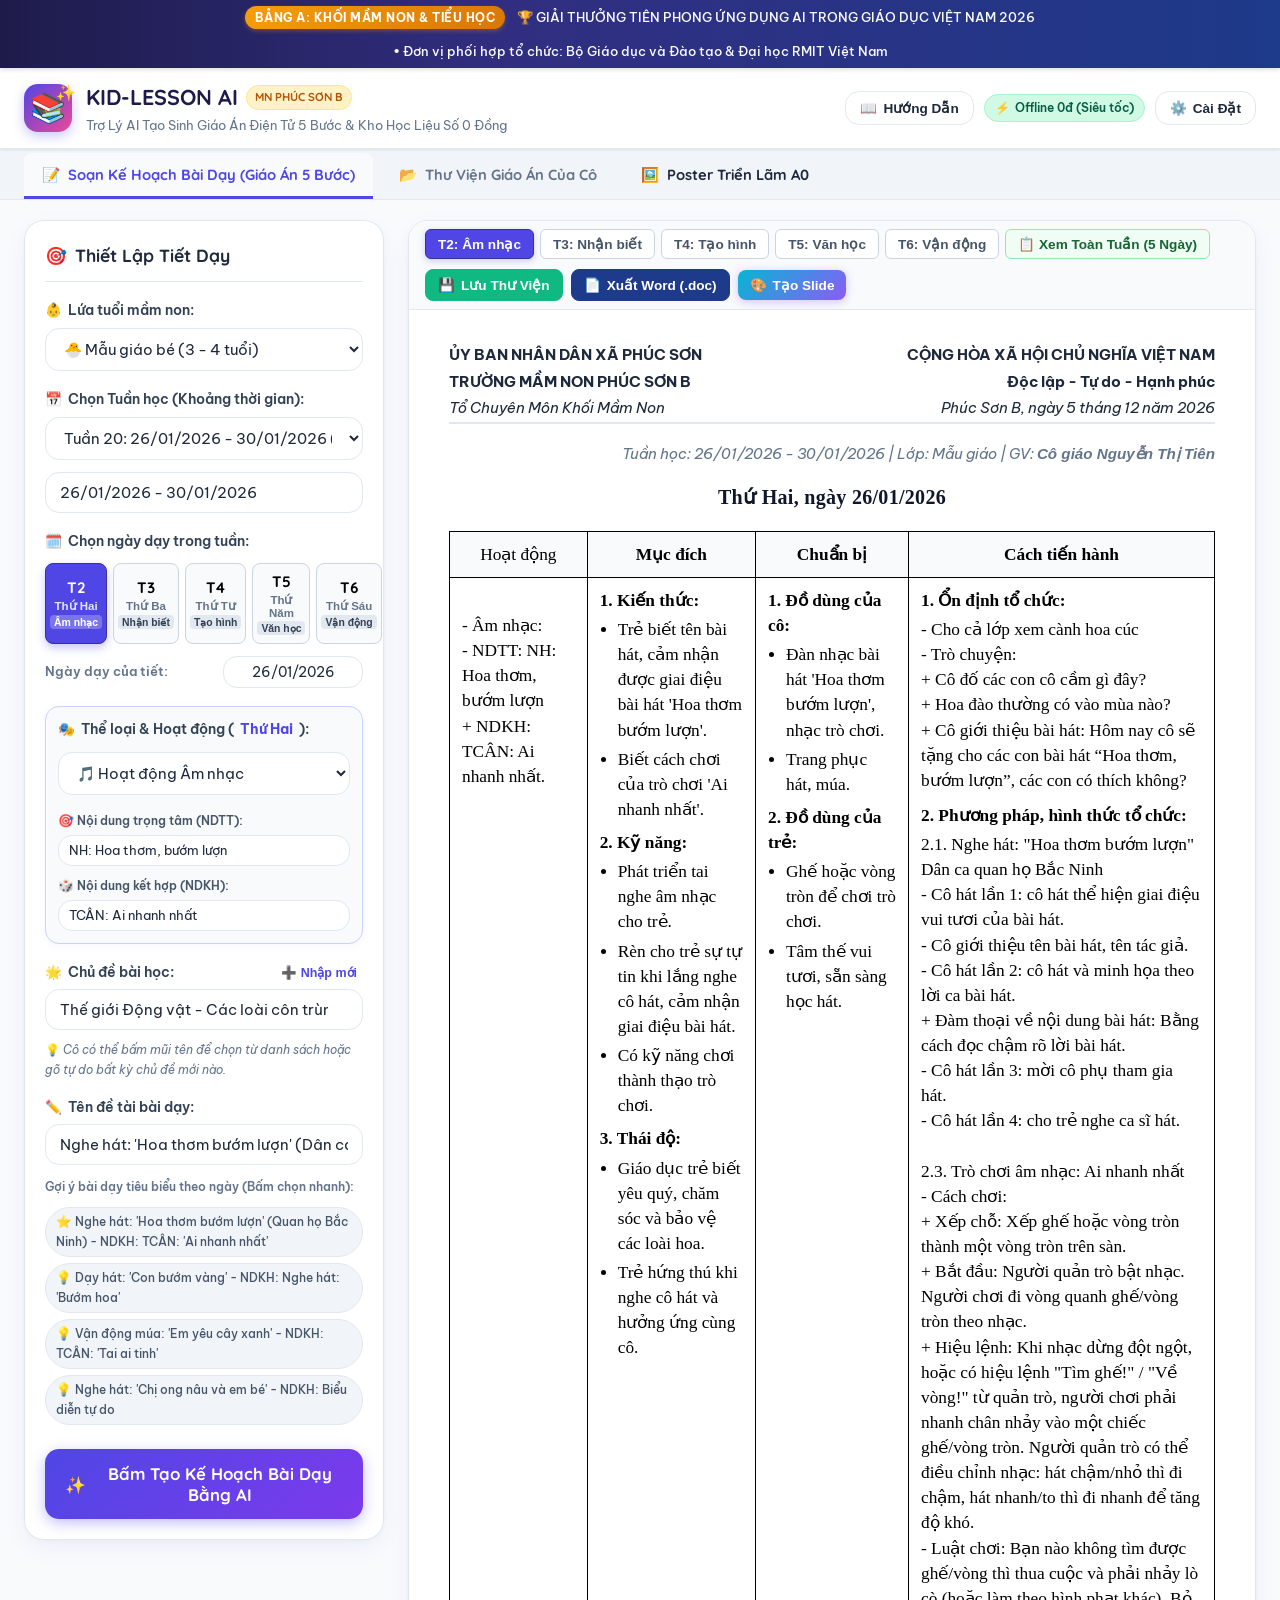
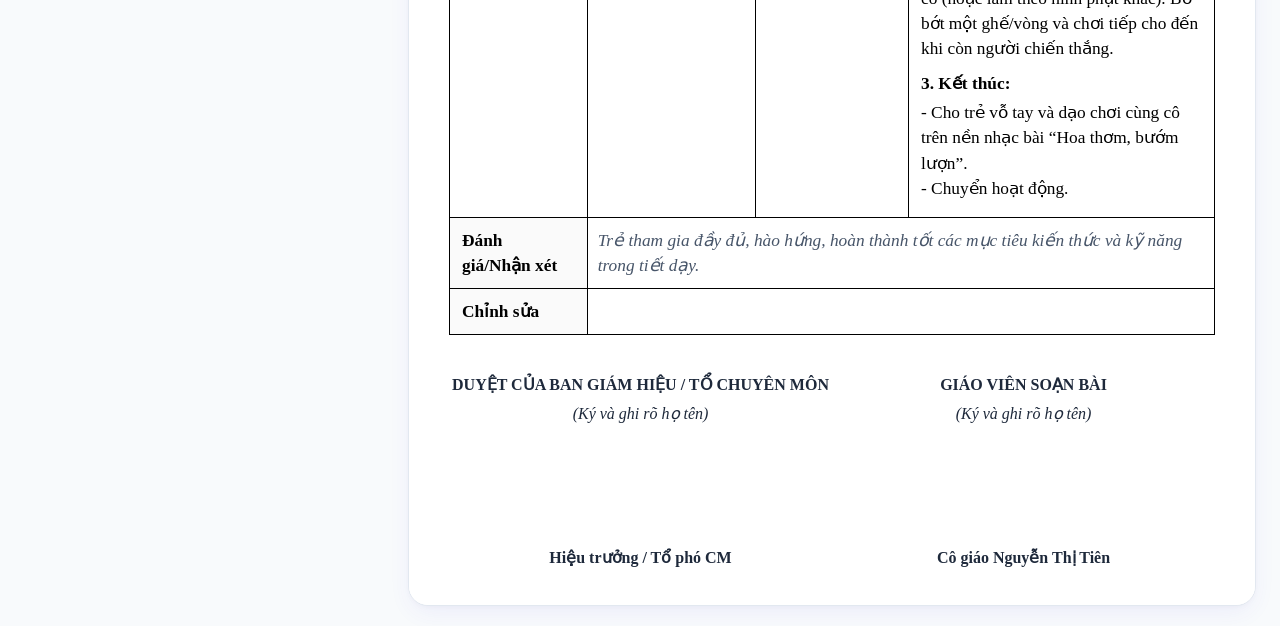
==== commit d6c3ad74: "Fix: Dong bo thong tin giao vien va truong hoc vao ke hoach bai giang" ====
--- a/index.html
+++ b/index.html
@@ -328,14 +328,14 @@
           <label class="form-label" for="input-teacher-name">
             <span>👩‍🏫</span> Tên cô giáo phụ trách bài dạy:
           </label>
-          <input type="text" class="custom-input" id="input-teacher-name" value="Cô giáo Trường Mầm non Đồng Tâm">
+          <input type="text" class="custom-input" id="input-teacher-name" value="Cô giáo Nguyễn Thị Tiên" placeholder="Ví dụ: Cô giáo Nguyễn Thị Tiên">
         </div>
 
         <div class="form-group">
           <label class="form-label" for="input-school-name">
             <span>🏫</span> Đơn vị công tác:
           </label>
-          <input type="text" class="custom-input" id="input-school-name" value="Trường Mầm non Đồng Tâm">
+          <input type="text" class="custom-input" id="input-school-name" value="Trường Mầm non Phúc Sơn B" placeholder="Ví dụ: Trường Mầm non Phúc Sơn B">
         </div>
       </div>
       <div class="modal-footer">
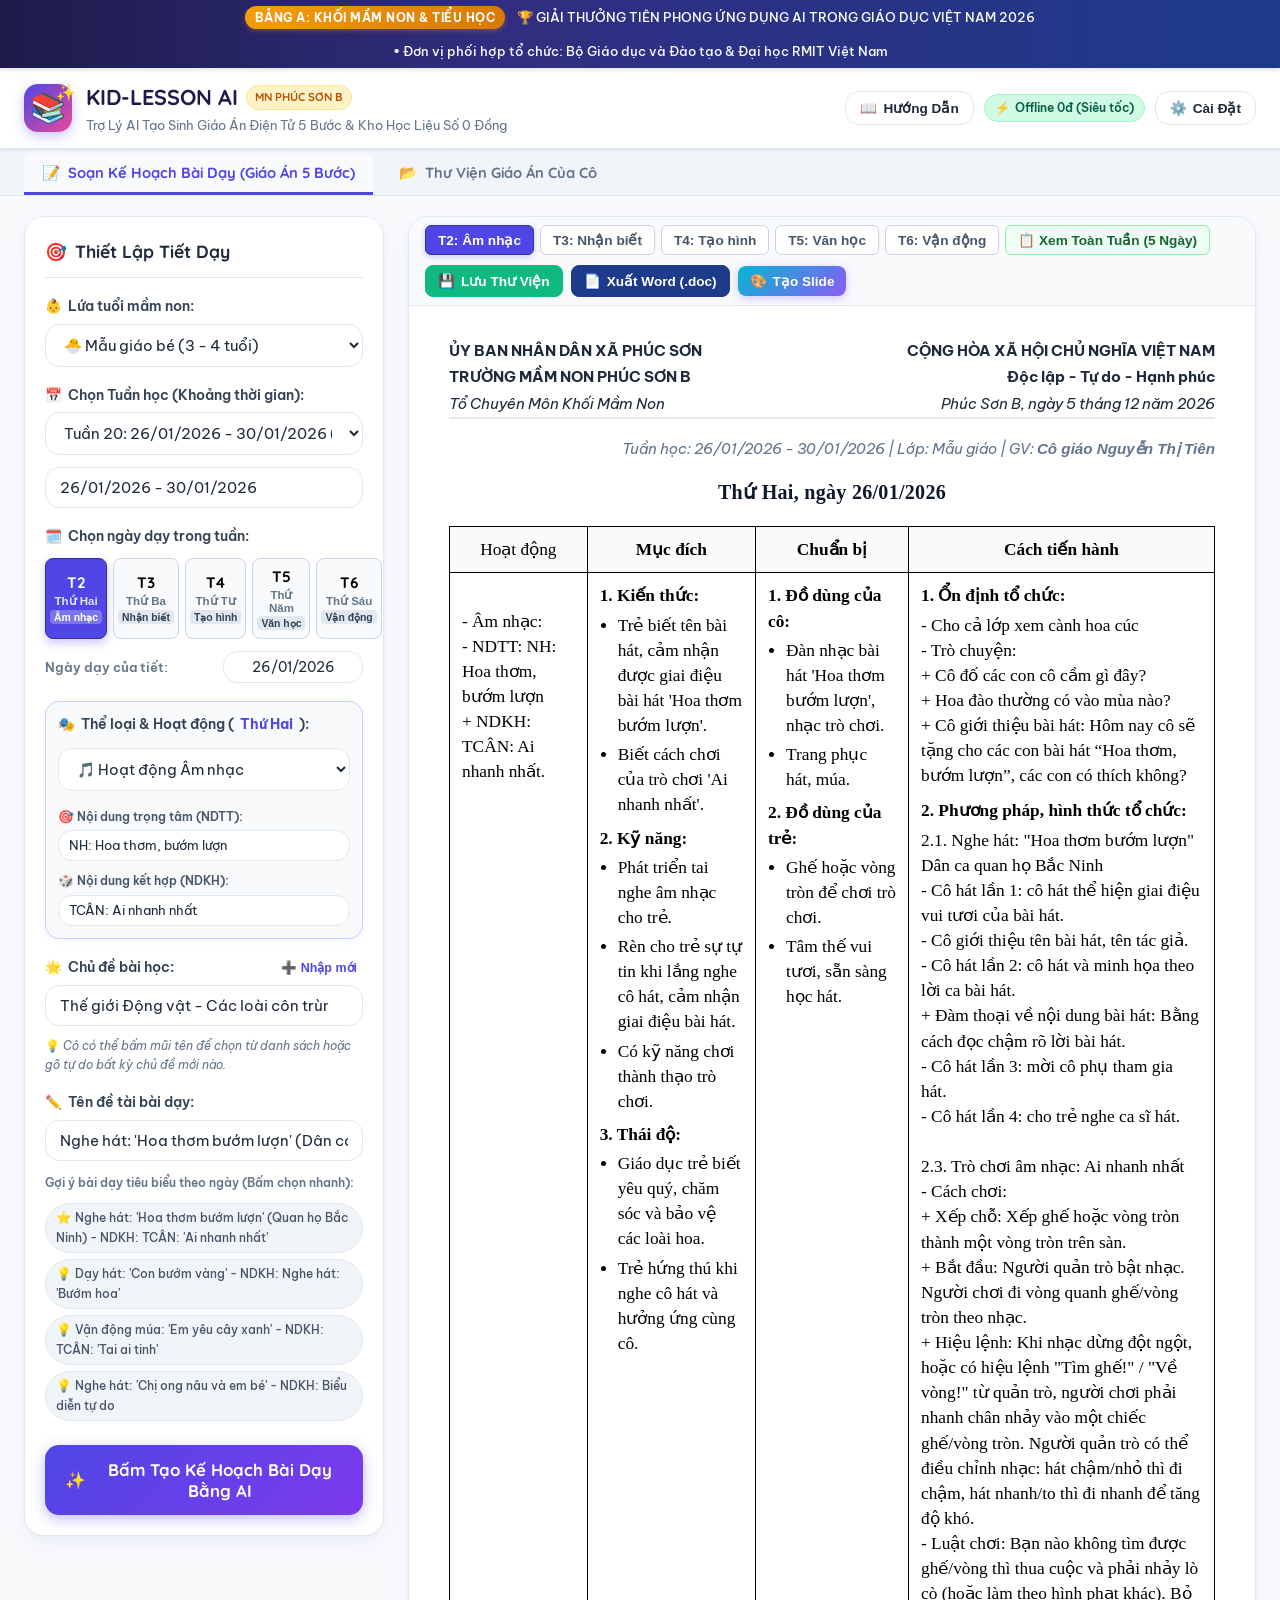
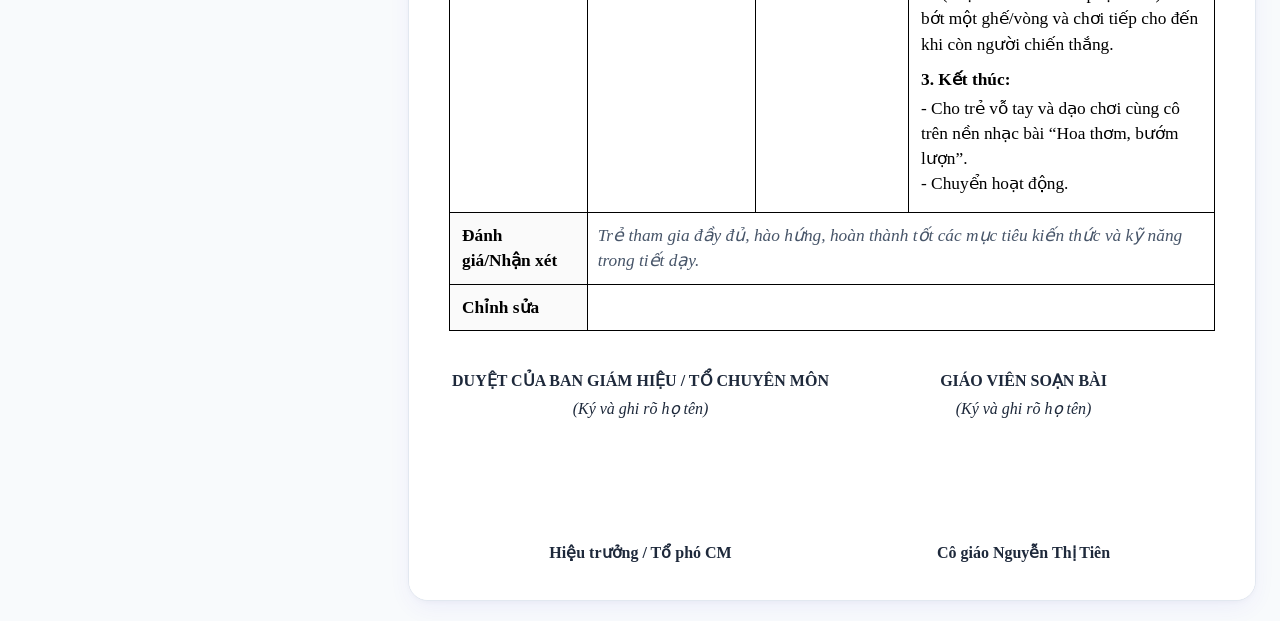
==== commit 50fe3185: "UI: Bo tab Poster Trien Lam A0 tren thanh dieu huong" ====
--- a/index.html
+++ b/index.html
@@ -64,9 +64,6 @@
       <button class="nav-tab-btn" data-tab="tab-library">
         <span>📂</span> Thư Viện Giáo Án Của Cô
       </button>
-      <a href="poster.html" class="nav-tab-btn" style="text-decoration: none; color: inherit; display: inline-flex; align-items: center;" title="Xem Poster Khoa Học Khổ A0">
-        <span>🖼️</span> Poster Triển Lãm A0
-      </a>
     </div>
   </nav>
 
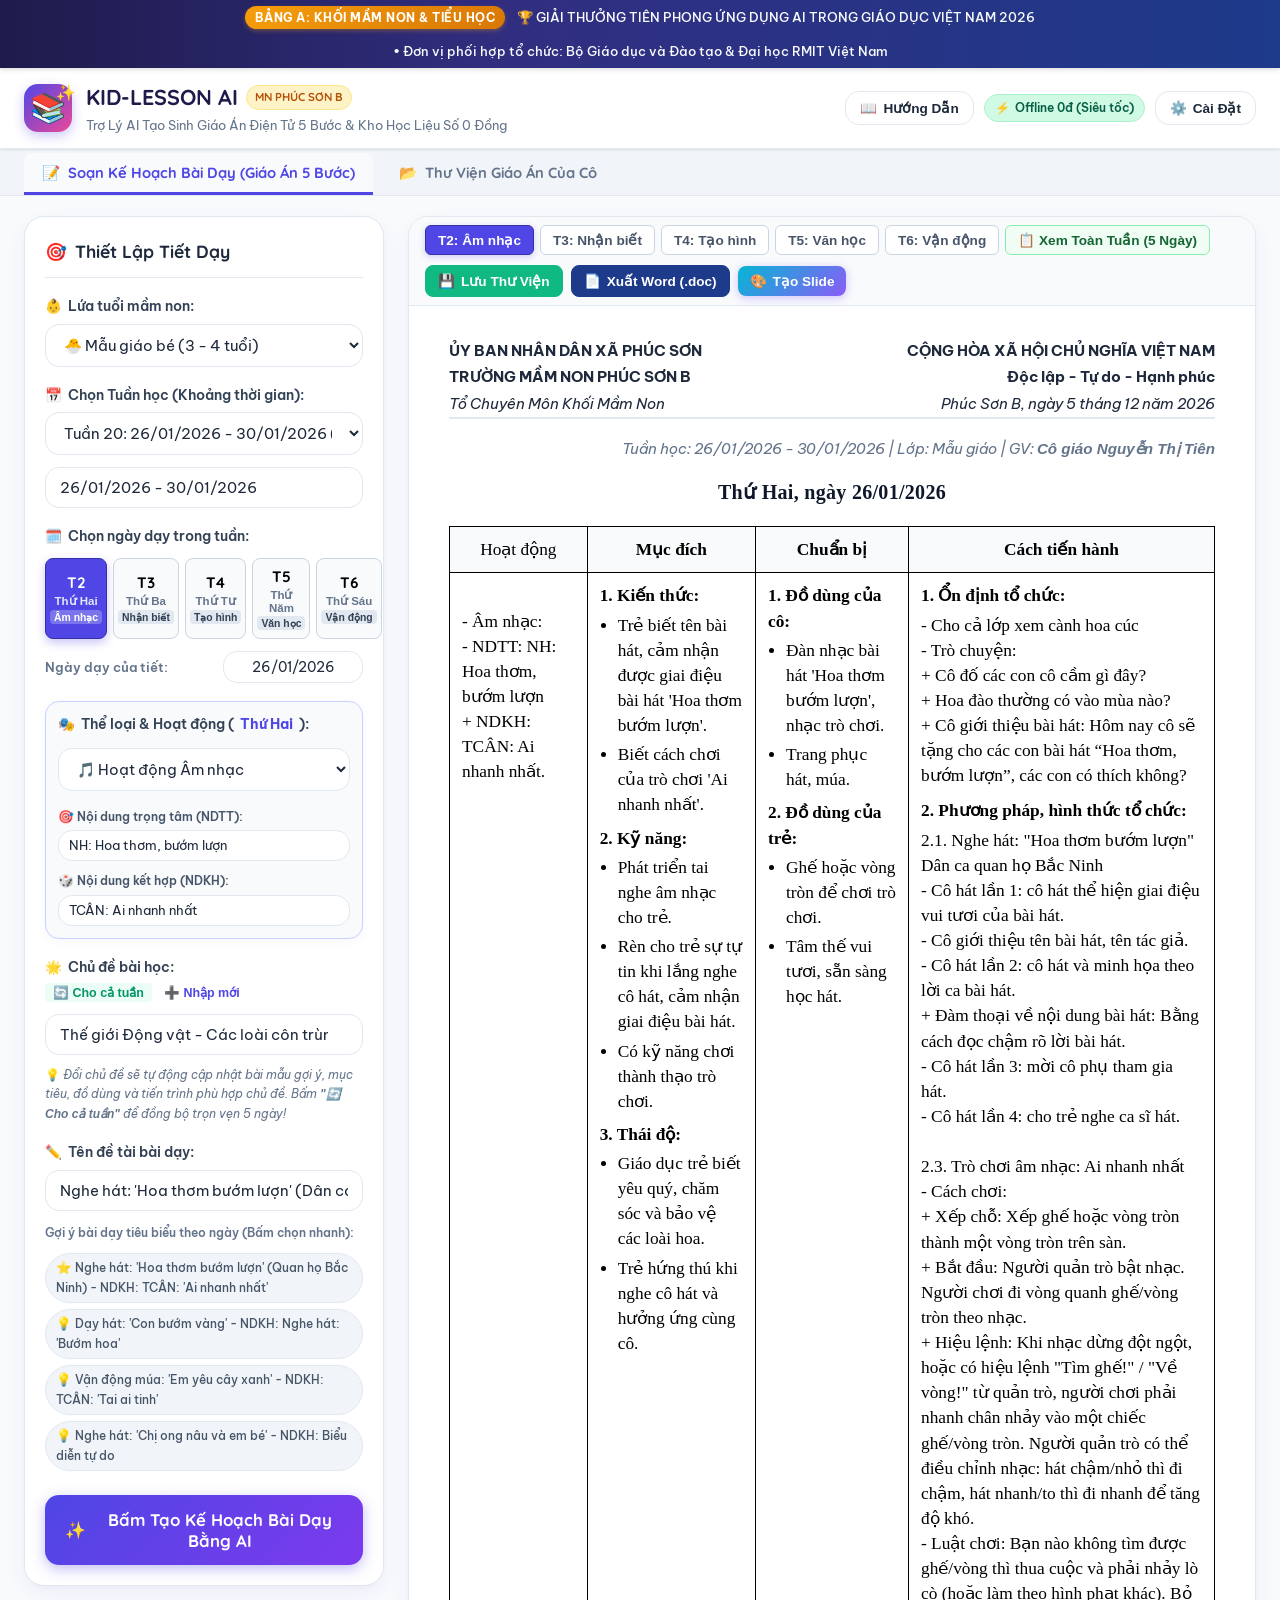
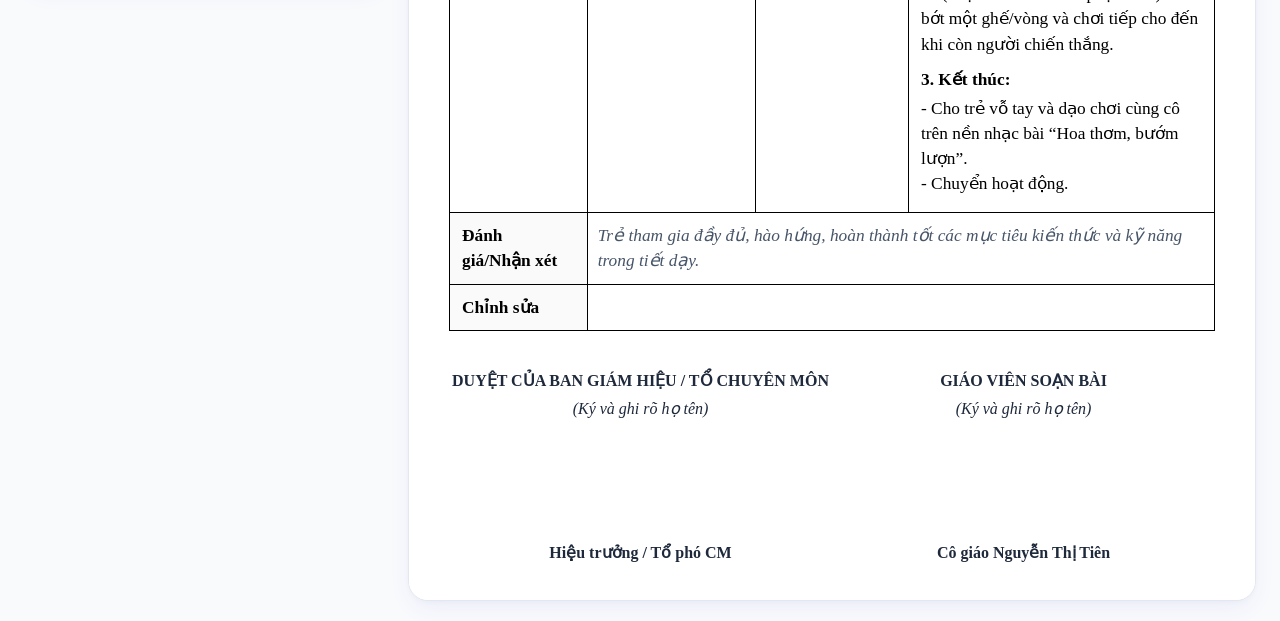
==== commit 1b461371: "feat: Them bo anh minh hoa 3D mam non vao Slide tao tu ke hoach (PPTX, Canva, Smart TV)" ====
--- a/index.html
+++ b/index.html
@@ -179,23 +179,29 @@
 
           <!-- 5. Chủ đề bài dạy (Gộp tất cả hoặc cho phép nhập mới) -->
           <div class="form-group">
-            <div style="display: flex; justify-content: space-between; align-items: center;">
-              <label class="form-label" for="input-topic">
+            <div style="display: flex; justify-content: space-between; align-items: center; flex-wrap: wrap; gap: 4px;">
+              <label class="form-label" for="input-topic" style="margin-bottom: 0;">
                 <span>🌟</span> Chủ đề bài học:
               </label>
-              <button type="button" class="btn-text-action" id="btn-clear-topic" title="Xóa để gõ chủ đề mới">
-                ➕ Nhập mới
-              </button>
+              <div style="display: flex; gap: 6px; align-items: center;">
+                <button type="button" class="btn-text-action" id="btn-sync-week-topic" title="Đồng bộ chủ đề này cho toàn bộ 5 ngày từ Thứ Hai đến Thứ Sáu" style="color: #059669; background: #ecfdf5; border-radius: 4px; padding: 2px 8px;">
+                  🔄 Cho cả tuần
+                </button>
+                <button type="button" class="btn-text-action" id="btn-clear-topic" title="Xóa để gõ chủ đề mới">
+                  ➕ Nhập mới
+                </button>
+              </div>
             </div>
             <input type="text" class="custom-input" id="input-topic" 
                    list="topics-datalist" 
                    value="Thế giới Động vật - Các loài côn trùng và hoa mùa xuân" 
-                   placeholder="Chọn từ danh sách hoặc gõ chủ đề mới...">
+                   placeholder="Chọn từ danh sách hoặc gõ chủ đề mới..."
+                   style="margin-top: 6px;">
             <datalist id="topics-datalist">
               <!-- Đổ toàn bộ chủ đề gộp từ data_preschool.js -->
             </datalist>
             <p style="font-size: 0.75rem; color: #64748b; margin-top: 4px;">
-              💡 <em>Cô có thể bấm mũi tên để chọn từ danh sách hoặc gõ tự do bất kỳ chủ đề mới nào.</em>
+              💡 <em>Đổi chủ đề sẽ tự động cập nhật bài mẫu gợi ý, mục tiêu, đồ dùng và tiến trình phù hợp chủ đề. Bấm <strong>"🔄 Cho cả tuần"</strong> để đồng bộ trọn vẹn 5 ngày!</em>
             </p>
           </div>
 
@@ -468,11 +474,16 @@
           </div>
         </div>
 
-        <!-- Xem trước danh sách 6 slide thu nhỏ -->
+        <!-- Xem trước danh sách 6 slide thu nhỏ kèm ảnh minh họa -->
         <div class="canva-preview-section">
-          <h4 style="font-size: 1rem; color: #1e293b; margin-bottom: 12px; display: flex; align-items: center; gap: 8px;">
-            <span>📑</span> Danh Sách 6 Slide Sư Phạm Chuẩn Bị Chiếu:
-          </h4>
+          <div style="display: flex; justify-content: space-between; align-items: center; margin-bottom: 12px; flex-wrap: wrap; gap: 8px;">
+            <h4 style="font-size: 1rem; color: #1e293b; margin: 0; display: flex; align-items: center; gap: 8px;">
+              <span>📑</span> Danh Sách 6 Slide Kèm Ảnh Minh Họa Sư Phạm:
+            </h4>
+            <button type="button" class="btn-text-action" id="btn-reset-slide-images" style="font-size: 0.8rem; color: #64748b;" title="Khôi phục lại toàn bộ ảnh minh họa mầm non ban đầu">
+              🔄 Khôi phục ảnh gốc
+            </button>
+          </div>
           <div class="canva-slides-thumbnails" id="canva-slides-thumbnails">
             <!-- Đổ 6 thẻ slide từ canva_slide_builder.js -->
           </div>
--- a/css/style.css
+++ b/css/style.css
@@ -2125,6 +2125,54 @@
   font-weight: 700;
   color: #1e293b;
   line-height: 1.3;
+}
+
+.thumb-img-box {
+  position: relative;
+  width: 100%;
+  height: 130px;
+  border-radius: 8px;
+  overflow: hidden;
+  background: #f1f5f9;
+  border: 1px solid #e2e8f0;
+  margin-bottom: 4px;
+}
+
+.thumb-img {
+  width: 100%;
+  height: 100%;
+  object-fit: cover;
+  display: block;
+  transition: transform 0.25s ease;
+}
+
+.canva-slide-thumb-card:hover .thumb-img {
+  transform: scale(1.04);
+}
+
+.btn-thumb-change-img {
+  position: absolute;
+  bottom: 6px;
+  right: 6px;
+  background: rgba(15, 23, 42, 0.8);
+  color: #ffffff;
+  font-size: 0.72rem;
+  font-weight: 700;
+  padding: 4px 10px;
+  border-radius: 6px;
+  cursor: pointer;
+  backdrop-filter: blur(4px);
+  display: inline-flex;
+  align-items: center;
+  gap: 4px;
+  transition: all 0.2s;
+  box-shadow: 0 2px 6px rgba(0, 0, 0, 0.25);
+}
+
+.btn-thumb-change-img:hover {
+  background: #4f46e5;
+  color: #ffffff;
+  transform: translateY(-1px);
 }
 
 .thumb-desc {
@@ -2434,10 +2482,133 @@
   background: #fdf2f8;
   color: #be185d;
   font-weight: 700;
-  font-size: 1.15rem;
-  padding: 14px 18px;
   border-radius: 12px;
   margin-top: 16px;
+}
+
+/* Layout 2 cột cho Smart TV: Trái là Sư phạm, Phải là Ảnh minh họa */
+.tv-slide-split-layout {
+  display: grid;
+  grid-template-columns: 1.15fr 0.85fr;
+  gap: 36px;
+  align-items: center;
+  height: 100%;
+  width: 100%;
+}
+
+.tv-split-left {
+  display: flex;
+  flex-direction: column;
+  justify-content: center;
+  overflow-y: auto;
+  max-height: 100%;
+  padding-right: 8px;
+}
+
+.tv-split-left .tv-main-title {
+  text-align: left;
+  font-size: 2rem;
+}
+
+.tv-split-left .tv-sub-title {
+  text-align: left;
+  font-size: 1.15rem;
+  margin-bottom: 20px;
+}
+
+.tv-split-left .tv-meta-grid {
+  grid-template-columns: repeat(2, 1fr);
+  gap: 12px;
+  margin-bottom: 18px;
+}
+
+.tv-split-left .tv-school-tag {
+  text-align: left;
+  font-size: 0.88rem;
+}
+
+.tv-split-right {
+  display: flex;
+  align-items: center;
+  justify-content: center;
+  height: 100%;
+}
+
+.tv-image-frame {
+  position: relative;
+  width: 100%;
+  max-height: 480px;
+  border-radius: 20px;
+  overflow: hidden;
+  box-shadow: 0 16px 40px rgba(0, 0, 0, 0.16);
+  border: 4px solid #ffffff;
+  background: #f8fafc;
+  display: flex;
+  flex-direction: column;
+}
+
+.tv-responsive-slide-img {
+  width: 100%;
+  height: auto;
+  max-height: 440px;
+  object-fit: cover;
+  display: block;
+  border-radius: 16px;
+  transition: transform 0.3s ease;
+}
+
+.tv-image-frame:hover .tv-responsive-slide-img {
+  transform: scale(1.02);
+}
+
+.tv-image-caption {
+  position: absolute;
+  bottom: 12px;
+  left: 14px;
+  background: rgba(15, 23, 42, 0.78);
+  color: #ffffff;
+  font-size: 0.8rem;
+  font-weight: 700;
+  padding: 4px 14px;
+  border-radius: 999px;
+  backdrop-filter: blur(6px);
+  box-shadow: 0 2px 8px rgba(0, 0, 0, 0.2);
+}
+
+/* Thẻ mục tiêu xếp tầng trong Smart TV */
+.tv-objectives-stack {
+  display: flex;
+  flex-direction: column;
+  gap: 12px;
+}
+
+.tv-objective-row {
+  border-radius: 12px;
+  padding: 12px 16px;
+  border: 1px solid #e2e8f0;
+}
+
+.tv-obj-title {
+  font-size: 1.05rem;
+  font-weight: 800;
+  margin-bottom: 4px;
+}
+
+.tv-obj-text {
+  font-size: 0.95rem;
+  color: #334155;
+  line-height: 1.5;
+}
+
+@media (max-width: 992px) {
+  .tv-slide-split-layout {
+    grid-template-columns: 1fr;
+    gap: 20px;
+    overflow-y: auto;
+  }
+  .tv-split-right {
+    display: none;
+  }
 }
 
 .tv-player-footer {
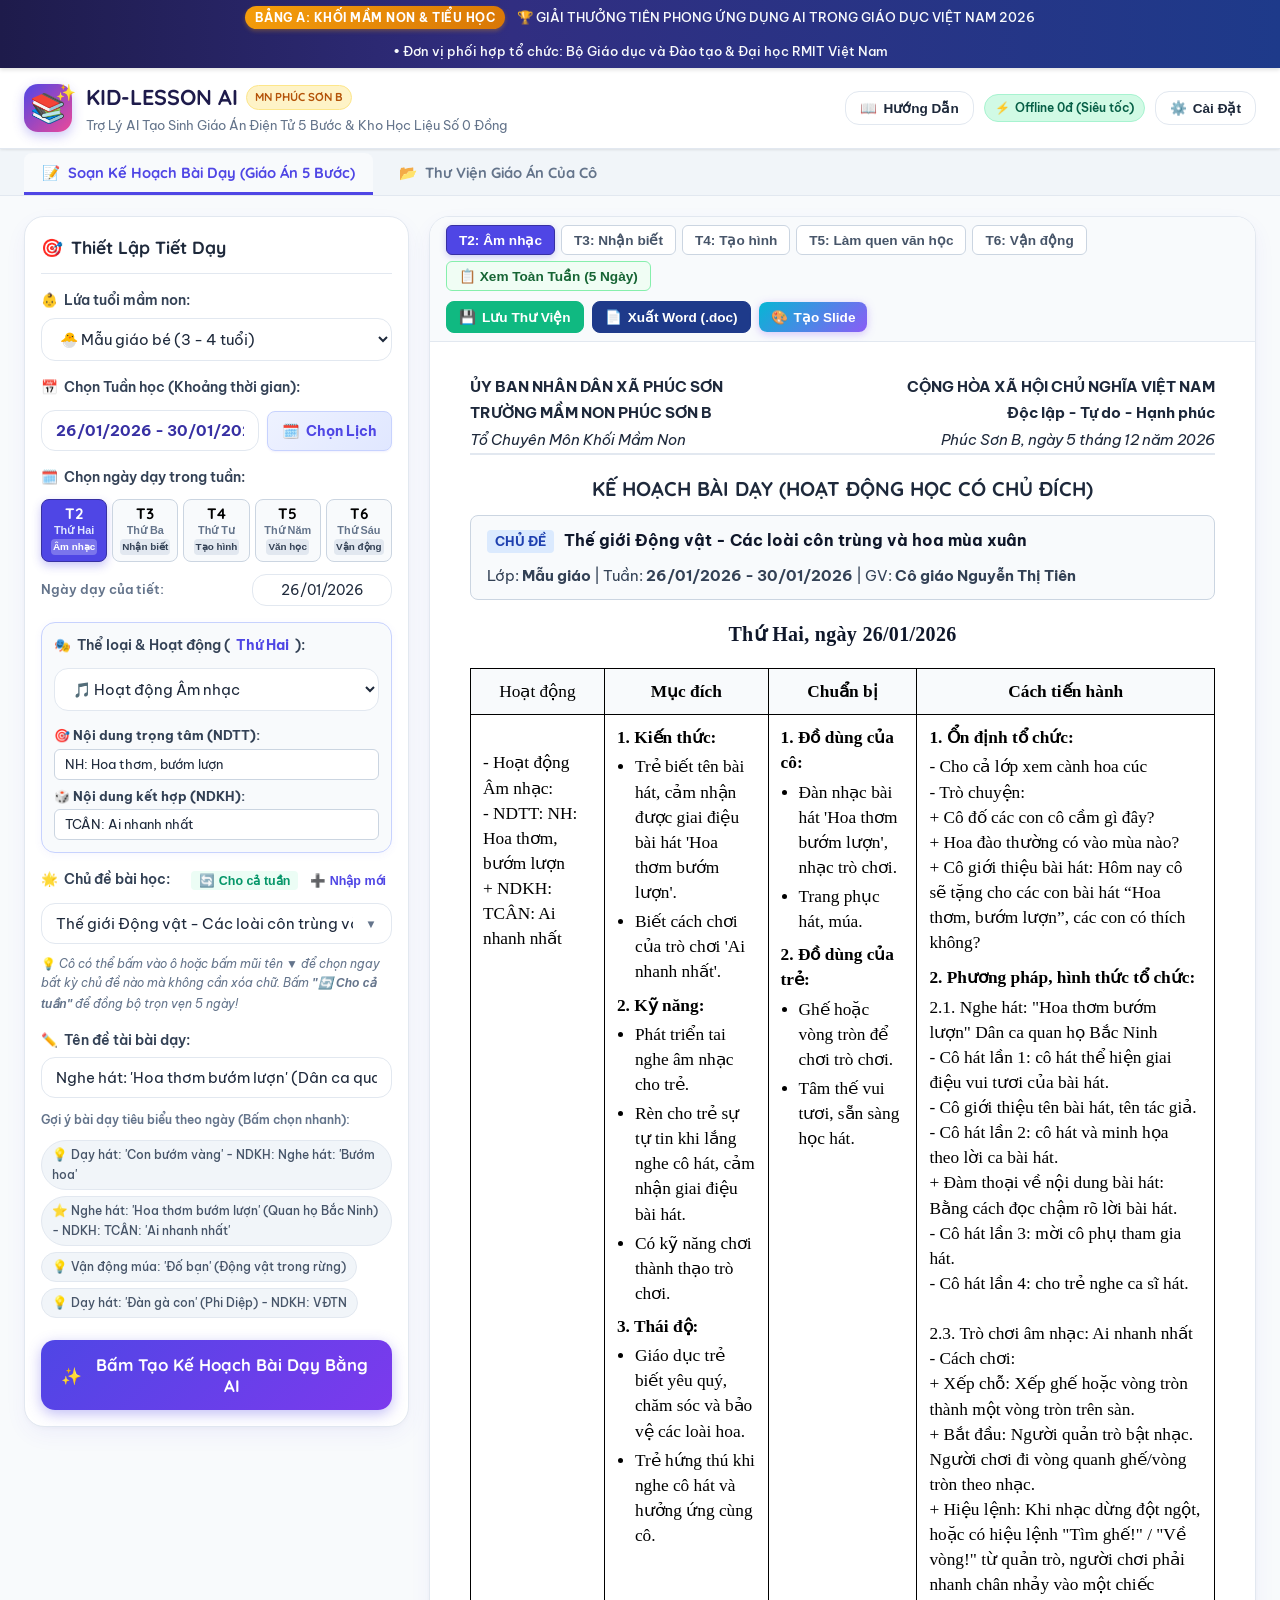
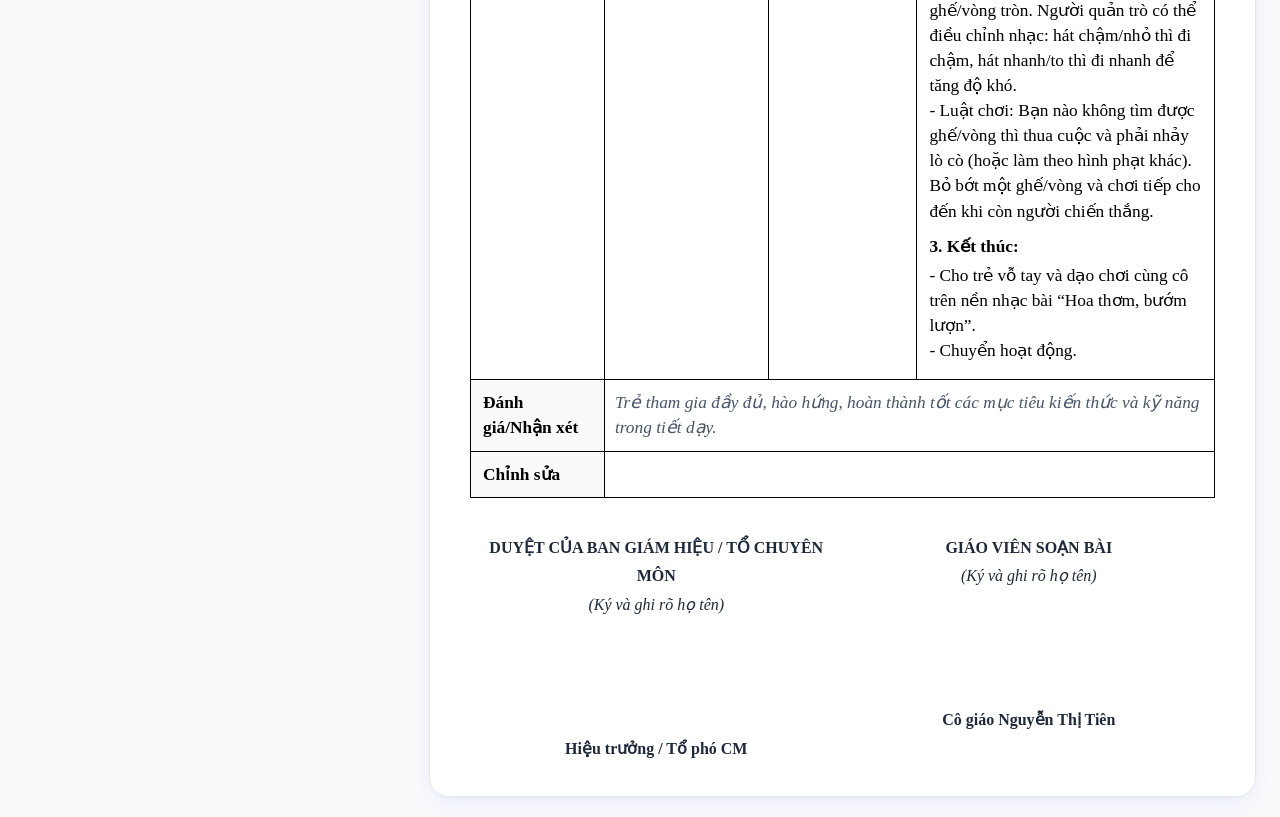
==== commit 3ccf4a82: "feat: Cap nhat cua so chon lich tuan hoc, tinh chinh so do hoat dong mam non va toi uu UI" ====
--- a/index.html
+++ b/index.html
@@ -99,17 +99,15 @@
             <label class="form-label" for="input-week-range">
               <span>📅</span> Chọn Tuần học (Khoảng thời gian):
             </label>
-            <select class="custom-select" id="select-week-preset">
-              <option value="26/01/2026 - 30/01/2026">Tuần 20: 26/01/2026 - 30/01/2026 (Mẫu Chuẩn)</option>
-              <option value="02/02/2026 - 06/02/2026">Tuần 21: 02/02/2026 - 06/02/2026</option>
-              <option value="09/02/2026 - 13/02/2026">Tuần 22: 09/02/2026 - 13/02/2026</option>
-              <option value="16/02/2026 - 20/02/2026">Tuần 23: 16/02/2026 - 20/02/2026</option>
-              <option value="custom">✏️ Nhập khoảng ngày tùy chỉnh...</option>
-            </select>
-            <input type="text" class="custom-input" id="input-week-range" 
-                   value="26/01/2026 - 30/01/2026" 
-                   placeholder="Nhập khoảng ngày: DD/MM/YYYY - DD/MM/YYYY" 
-                   style="margin-top: 6px;">
+            <div class="week-input-wrapper">
+              <input type="text" class="custom-input" id="input-week-range" 
+                     value="26/01/2026 - 30/01/2026" 
+                     placeholder="DD/MM/YYYY - DD/MM/YYYY" 
+                     title="Bấm để mở cửa sổ chọn lịch tuần học">
+              <button type="button" class="btn-calendar-trigger" id="btn-open-week-calendar" title="Mở Cửa Sổ Chọn Lịch Tuần Học">
+                <span>🗓️</span> Chọn Lịch
+              </button>
+            </div>
           </div>
 
           <!-- 3. Chọn Ngày Trong Tuần (Thứ 2, 3, 4, 5, 6) -->
@@ -164,21 +162,14 @@
               <!-- Đổ từ data_preschool.js activityTypes -->
             </select>
 
-            <!-- Nội dung trọng tâm (NDTT) & Nội dung kết hợp (NDKH) -->
-            <div style="margin-top: 6px; display: flex; flex-direction: column; gap: 6px;">
-              <div>
-                <span class="sub-label">🎯 Nội dung trọng tâm (NDTT):</span>
-                <input type="text" class="custom-input" id="input-ndtt" value="NH: Hoa thơm, bướm lượn" placeholder="Ví dụ: NH: Hoa thơm, bướm lượn..." style="font-size: 0.83rem; padding: 6px 10px; margin-top: 2px;">
-              </div>
-              <div>
-                <span class="sub-label">🎲 Nội dung kết hợp (NDKH):</span>
-                <input type="text" class="custom-input" id="input-ndkh" value="TCÂN: Ai nhanh nhất" placeholder="Ví dụ: TCÂN: Ai nhanh nhất..." style="font-size: 0.83rem; padding: 6px 10px; margin-top: 2px;">
-              </div>
-            </div>
-          </div>
-
-          <!-- 5. Chủ đề bài dạy (Gộp tất cả hoặc cho phép nhập mới) -->
-          <div class="form-group">
+            <!-- Các nội dung con linh hoạt theo từng thể loại hoạt động -->
+            <div id="activity-subfields-container" style="margin-top: 8px; display: flex; flex-direction: column; gap: 6px;">
+              <!-- Render động theo sơ đồ phân cấp từng thể loại hoạt động -->
+            </div>
+          </div>
+
+          <!-- 5. Chủ đề bài dạy (Combobox chọn nhanh & gõ tự do) -->
+          <div class="form-group" style="position: relative;">
             <div style="display: flex; justify-content: space-between; align-items: center; flex-wrap: wrap; gap: 4px;">
               <label class="form-label" for="input-topic" style="margin-bottom: 0;">
                 <span>🌟</span> Chủ đề bài học:
@@ -192,16 +183,23 @@
                 </button>
               </div>
             </div>
-            <input type="text" class="custom-input" id="input-topic" 
-                   list="topics-datalist" 
-                   value="Thế giới Động vật - Các loài côn trùng và hoa mùa xuân" 
-                   placeholder="Chọn từ danh sách hoặc gõ chủ đề mới..."
-                   style="margin-top: 6px;">
-            <datalist id="topics-datalist">
-              <!-- Đổ toàn bộ chủ đề gộp từ data_preschool.js -->
-            </datalist>
+
+            <!-- Combobox đơn ô: Bấm vào là hiện toàn bộ danh sách chọn ngay mà không cần xóa chữ -->
+            <div class="topic-combobox-wrapper" id="topic-combobox-wrapper" style="margin-top: 6px;">
+              <input type="text" class="custom-input" id="input-topic" 
+                     value="Thế giới Động vật - Các loài côn trùng và hoa mùa xuân" 
+                     placeholder="Bấm vào để chọn chủ đề hoặc gõ chủ đề mới..."
+                     autocomplete="off">
+              <button type="button" class="btn-combobox-arrow" id="btn-toggle-topic-dropdown" title="Bấm mở danh sách tất cả chủ đề" tabindex="-1">
+                ▼
+              </button>
+              <div class="topic-dropdown-menu" id="topic-dropdown-menu" style="display: none;">
+                <!-- Đổ danh sách 24 chủ đề mầm non -->
+              </div>
+            </div>
+
             <p style="font-size: 0.75rem; color: #64748b; margin-top: 4px;">
-              💡 <em>Đổi chủ đề sẽ tự động cập nhật bài mẫu gợi ý, mục tiêu, đồ dùng và tiến trình phù hợp chủ đề. Bấm <strong>"🔄 Cho cả tuần"</strong> để đồng bộ trọn vẹn 5 ngày!</em>
+              💡 <em>Cô có thể bấm vào ô hoặc bấm mũi tên ▼ để chọn ngay bất kỳ chủ đề nào mà không cần xóa chữ. Bấm <strong>"🔄 Cho cả tuần"</strong> để đồng bộ trọn vẹn 5 ngày!</em>
             </p>
           </div>
 
@@ -367,7 +365,7 @@
             <span>🎯</span> Bước 1: Thiết lập tiết dạy trong tuần
           </strong>
           <p style="font-size: 0.88rem; color: #475569; margin: 0; line-height: 1.5;">
-            Cô chọn <strong>Lứa tuổi</strong>, <strong>Tuần học</strong>, bấm chọn <strong>Thứ trong tuần (T2 - T6)</strong>, chọn <strong>Thể loại hoạt động</strong> (Âm nhạc, Nhận biết, Tạo hình, Văn học, Vận động), nhập <strong>Chủ đề</strong> và <strong>Tên đề tài bài dạy</strong> (hoặc bấm chọn nhanh từ các bài mẫu gợi ý).
+            Cô chọn <strong>Lứa tuổi</strong>, <strong>Tuần học</strong>, bấm chọn <strong>Thứ trong tuần (T2 - T6)</strong>, chọn <strong>Thể loại hoạt động</strong> (Âm nhạc, Nhận biết, Tạo hình, Văn học, Phát triển giáo dục), nhập <strong>Chủ đề</strong> và <strong>Tên đề tài bài dạy</strong> (hoặc cấu hình các nội dung con bên trong).
           </p>
         </div>
 
@@ -405,6 +403,128 @@
   </div>
 
   <!-- ==========================================
+       MODAL: CỬA SỔ CHỌN LỊCH TUẦN HỌC & NGÀY DẠY
+       ========================================== -->
+  <div class="modal-backdrop" id="modal-calendar-picker">
+    <div class="modal-window calendar-modal-window">
+      <!-- HEADER -->
+      <div class="modal-header">
+        <div class="cal-header-title-wrap">
+          <h3 class="modal-title">
+            <span class="cal-title-icon">🗓️</span> Cửa Sổ Chọn Tuần Học & Lịch Dạy
+          </h3>
+          <p class="cal-header-subtitle">
+            Bấm 1 ngày bất kỳ để tự động lấy trọn tuần dạy (Thứ 2 - Thứ 6) hoặc chọn khoảng ngày tùy ý
+          </p>
+        </div>
+        <button type="button" class="btn-tool" id="btn-close-calendar" style="border: none; font-size: 1.25rem;">✖</button>
+      </div>
+
+      <div class="modal-body calendar-modal-body">
+        <!-- 1. DẢI CHỌN NHANH CÁC TUẦN THÔNG DỤNG -->
+        <div class="cal-quick-ribbon-section">
+          <div class="cal-quick-label">⚡ Chọn nhanh các tuần:</div>
+          <div class="cal-quick-chips" id="cal-quick-chips">
+            <button type="button" class="cal-chip-btn" data-preset="current-week">📌 Tuần này</button>
+            <button type="button" class="cal-chip-btn" data-preset="next-week">⏩ Tuần sau</button>
+            <button type="button" class="cal-chip-btn" data-preset="prev-week">⏪ Tuần trước</button>
+            <button type="button" class="cal-chip-btn active" data-preset="tuan-20">⭐ Tuần 20 (26/01 - 30/01)</button>
+            <button type="button" class="cal-chip-btn" data-preset="tuan-21">Tuần 21 (02/02 - 06/02)</button>
+            <button type="button" class="cal-chip-btn" data-preset="tuan-22">Tuần 22 (09/02 - 13/02)</button>
+            <button type="button" class="cal-chip-btn" data-preset="tuan-23">Tuần 23 (16/02 - 20/02)</button>
+          </div>
+        </div>
+
+        <!-- 2. BỘ CHUYỂN ĐỔI CHẾ ĐỘ CHỌN -->
+        <div class="cal-mode-selector">
+          <button type="button" class="cal-mode-btn active" id="cal-mode-week" data-mode="week">
+            <span class="cal-mode-icon">🎯</span>
+            <div class="cal-mode-text">
+              <strong>Chọn Trọn Tuần Học (T2 - T6)</strong>
+              <small>Bấm 1 ngày bất kỳ, tự động lấy cả tuần 5 ngày dạy</small>
+            </div>
+          </button>
+          <button type="button" class="cal-mode-btn" id="cal-mode-custom" data-mode="custom">
+            <span class="cal-mode-icon">✏️</span>
+            <div class="cal-mode-text">
+              <strong>Khoảng Ngày Tự Do</strong>
+              <small>Chọn ngày bắt đầu & ngày kết thúc tùy ý</small>
+            </div>
+          </button>
+        </div>
+
+        <!-- 3. THANH ĐIỀU HƯỚNG THÁNG / NĂM -->
+        <div class="cal-nav-bar">
+          <button type="button" class="btn-cal-nav" id="btn-cal-prev-month" title="Tháng trước">
+            ◀ Tháng trước
+          </button>
+          <div class="cal-month-year-pickers">
+            <select class="cal-select" id="cal-select-month" title="Chọn tháng">
+              <!-- Tháng 1 -> 12 -->
+            </select>
+            <select class="cal-select" id="cal-select-year" title="Chọn năm">
+              <!-- 2024 -> 2030 -->
+            </select>
+            <button type="button" class="btn-cal-today" id="btn-cal-today" title="Về hôm nay">
+              Hôm nay
+            </button>
+          </div>
+          <button type="button" class="btn-cal-nav" id="btn-cal-next-month" title="Tháng sau">
+            Tháng sau ▶
+          </button>
+        </div>
+
+        <!-- 4. LƯỚI LỊCH (CALENDAR GRID) -->
+        <div class="cal-grid-wrapper">
+          <table class="cal-table" id="cal-table">
+            <thead>
+              <tr>
+                <th class="cal-th-week" title="Tuần học trong năm">Tuần</th>
+                <th class="cal-th cal-th-weekday">T2</th>
+                <th class="cal-th cal-th-weekday">T3</th>
+                <th class="cal-th cal-th-weekday">T4</th>
+                <th class="cal-th cal-th-weekday">T5</th>
+                <th class="cal-th cal-th-weekday">T6</th>
+                <th class="cal-th cal-th-weekend">T7</th>
+                <th class="cal-th cal-th-weekend">CN</th>
+              </tr>
+            </thead>
+            <tbody id="cal-tbody">
+              <!-- Render tự động bởi js/calendar_picker.js -->
+            </tbody>
+          </table>
+        </div>
+
+        <!-- 5. BẢNG XEM TRƯỚC KHOẢNG TUẦN & 5 NGÀY DẠY -->
+        <div class="cal-preview-card">
+          <div class="cal-preview-header">
+            <span class="cal-preview-badge">✨ Tuần học đang chọn</span>
+            <strong class="cal-preview-range-text" id="cal-preview-range-text">26/01/2026 - 30/01/2026</strong>
+            <span class="cal-preview-count-pill" id="cal-preview-count-pill">5 ngày dạy</span>
+          </div>
+          <div class="cal-preview-days-grid" id="cal-preview-days-grid">
+            <!-- 5 ngày T2 -> T6 với badge hoạt động -->
+          </div>
+        </div>
+      </div>
+
+      <!-- FOOTER -->
+      <div class="modal-footer cal-modal-footer">
+        <div class="cal-footer-info">
+          <span style="font-size: 0.82rem; color: #64748b; font-weight: 600;">Khoảng tuần:</span>
+          <input type="text" class="cal-footer-input" id="cal-footer-input" value="26/01/2026 - 30/01/2026" readonly>
+        </div>
+        <div class="cal-footer-actions">
+          <button type="button" class="btn-outline" id="btn-cancel-calendar">Hủy</button>
+          <button type="button" class="btn-primary" id="btn-apply-calendar">
+            <span>✅</span> Áp Dụng Tuần Này
+          </button>
+        </div>
+      </div>
+    </div>
+  </div>
+
+  <!-- ==========================================
        MODAL: CANVA SLIDE STUDIO & TRÌNH CHIẾU AI
        ========================================== -->
   <div class="modal-backdrop" id="modal-canva-studio">
@@ -545,11 +665,13 @@
 
   <!-- JAVASCRIPT MODULES -->
   <script src="js/pptxgen.bundle.js"></script>
-  <script src="js/data_preschool.js?v=1.0"></script>
-  <script src="js/speech.js?v=1.0"></script>
-  <script src="js/ai_engine.js?v=1.0"></script>
-  <script src="js/games.js?v=1.0"></script>
-  <script src="js/canva_slide_builder.js?v=1.0"></script>
-  <script src="js/app.js?v=1.0"></script>
+  <script src="js/data_preschool.js?v=1.2"></script>
+  <script src="js/theme_pedagogy.js?v=1.2"></script>
+  <script src="js/speech.js?v=1.2"></script>
+  <script src="js/ai_engine.js?v=1.2"></script>
+  <script src="js/games.js?v=1.2"></script>
+  <script src="js/canva_slide_builder.js?v=1.2"></script>
+  <script src="js/calendar_picker.js?v=1.2"></script>
+  <script src="js/app.js?v=1.2"></script>
 </body>
 </html>
--- a/css/style.css
+++ b/css/style.css
@@ -279,8 +279,8 @@
 
 .workspace-grid {
   display: grid;
-  grid-template-columns: 360px 1fr;
-  gap: 24px;
+  grid-template-columns: 385px minmax(0, 1fr);
+  gap: 20px;
   align-items: start;
 }
 
@@ -297,11 +297,12 @@
   background: var(--bg-card);
   border-radius: var(--radius-lg);
   border: 1px solid var(--border-color);
-  padding: 20px;
+  padding: 16px;
   box-shadow: var(--shadow-card);
   display: flex;
   flex-direction: column;
-  gap: 18px;
+  gap: 16px;
+  box-sizing: border-box;
 }
 
 .sidebar-title-row {
@@ -375,6 +376,130 @@
   box-shadow: 0 0 0 3px rgba(79, 70, 229, 0.15);
 }
 
+/* Topic Combobox (Dropdown chọn nhanh + Gõ tự do) */
+.topic-combobox-wrapper {
+  position: relative;
+  width: 100%;
+}
+
+.topic-combobox-wrapper .custom-input {
+  padding-right: 38px;
+  cursor: pointer;
+}
+
+.btn-combobox-arrow {
+  position: absolute;
+  right: 6px;
+  top: 50%;
+  transform: translateY(-50%);
+  width: 30px;
+  height: 30px;
+  border: none;
+  background: transparent;
+  color: #64748b;
+  font-size: 0.72rem;
+  cursor: pointer;
+  display: flex;
+  align-items: center;
+  justify-content: center;
+  border-radius: var(--radius-sm, 6px);
+  transition: all 0.2s ease;
+}
+
+.btn-combobox-arrow:hover {
+  background: #f1f5f9;
+  color: var(--primary, #4f46e5);
+}
+
+.topic-combobox-wrapper.is-open .btn-combobox-arrow {
+  transform: translateY(-50%) rotate(180deg);
+  color: var(--primary, #4f46e5);
+}
+
+.topic-dropdown-menu {
+  position: absolute;
+  top: calc(100% + 4px);
+  left: 0;
+  right: 0;
+  background: #ffffff;
+  border: 1.5px solid var(--border-color, #cbd5e1);
+  border-radius: var(--radius-md, 10px);
+  box-shadow: 0 10px 25px -5px rgba(0, 0, 0, 0.15), 0 8px 10px -6px rgba(0, 0, 0, 0.1);
+  max-height: 290px;
+  overflow-y: auto;
+  z-index: 1000;
+  padding: 6px 0;
+  animation: dropdownFadeIn 0.15s ease-out;
+}
+
+@keyframes dropdownFadeIn {
+  from { opacity: 0; transform: translateY(-4px); }
+  to { opacity: 1; transform: translateY(0); }
+}
+
+.topic-dropdown-header {
+  padding: 6px 14px 4px 14px;
+  font-size: 0.72rem;
+  font-weight: 700;
+  text-transform: uppercase;
+  color: #94a3b8;
+  letter-spacing: 0.5px;
+  background: #f8fafc;
+  border-bottom: 1px solid #f1f5f9;
+}
+
+.topic-dropdown-item {
+  padding: 9px 14px;
+  font-size: 0.88rem;
+  color: #1e293b;
+  cursor: pointer;
+  display: flex;
+  align-items: center;
+  justify-content: space-between;
+  gap: 8px;
+  transition: background 0.15s ease, color 0.15s ease;
+}
+
+.topic-dropdown-item:hover,
+.topic-dropdown-item.is-highlighted {
+  background: #eef2ff;
+  color: #4338ca;
+}
+
+.topic-dropdown-item.is-selected {
+  background: #eff6ff;
+  color: #1d4ed8;
+  font-weight: 600;
+}
+
+.topic-dropdown-item .topic-item-icon {
+  font-size: 1.05rem;
+  margin-right: 6px;
+  flex-shrink: 0;
+}
+
+.topic-dropdown-item .topic-item-text {
+  flex: 1;
+  white-space: nowrap;
+  overflow: hidden;
+  text-overflow: ellipsis;
+}
+
+.topic-dropdown-item .topic-item-check {
+  color: #16a34a;
+  font-weight: bold;
+  font-size: 0.95rem;
+  flex-shrink: 0;
+}
+
+.topic-dropdown-empty {
+  padding: 12px 14px;
+  font-size: 0.85rem;
+  color: #64748b;
+  text-align: center;
+  font-style: italic;
+}
+
 /* Input có nút mic */
 .input-with-mic {
   position: relative;
@@ -590,6 +715,14 @@
   font-size: 0.95rem;
   color: #64748b;
   margin-bottom: 24px;
+}
+
+.paper-topic-banner {
+  background: linear-gradient(135deg, #f8fafc 0%, #eff6ff 100%);
+  border: 1.5px solid #bfdbfe;
+  border-radius: 8px;
+  padding: 10px 16px;
+  margin: 10px 0 18px 0;
 }
 
 .paper-section {
@@ -1619,16 +1752,18 @@
 /* Day Pills Container */
 .day-pills-container {
   display: grid;
-  grid-template-columns: repeat(5, 1fr);
-  gap: 6px;
+  grid-template-columns: repeat(5, minmax(0, 1fr));
+  gap: 5px;
   margin-top: 4px;
+  width: 100%;
+  box-sizing: border-box;
 }
 
 .day-pill-btn {
   background: #f8fafc;
   border: 1.5px solid #cbd5e1;
   border-radius: var(--radius-sm);
-  padding: 8px 4px;
+  padding: 6px 2px;
   display: flex;
   flex-direction: column;
   align-items: center;
@@ -1637,6 +1772,10 @@
   cursor: pointer;
   transition: all 0.2s ease;
   user-select: none;
+  min-width: 0;
+  width: 100%;
+  box-sizing: border-box;
+  overflow: hidden;
 }
 
 .day-pill-btn:hover {
@@ -1655,6 +1794,7 @@
   font-family: var(--font-heading);
   font-weight: 800;
   font-size: 0.95rem;
+  line-height: 1.1;
 }
 
 .day-pill-btn.active .day-code {
@@ -1662,9 +1802,14 @@
 }
 
 .day-name {
-  font-size: 0.72rem;
+  font-size: 0.68rem;
   font-weight: 600;
   color: #64748b;
+  line-height: 1.1;
+  white-space: nowrap;
+  overflow: hidden;
+  text-overflow: ellipsis;
+  max-width: 100%;
 }
 
 .day-pill-btn.active .day-name {
@@ -1672,13 +1817,19 @@
 }
 
 .day-badge {
-  font-size: 0.65rem;
-  font-weight: 700;
-  padding: 1px 4px;
+  font-size: 0.62rem;
+  font-weight: 700;
+  padding: 2px 2px;
   border-radius: 4px;
   background: #e2e8f0;
   color: #334155;
   white-space: nowrap;
+  overflow: hidden;
+  text-overflow: ellipsis;
+  max-width: 96%;
+  text-align: center;
+  display: block;
+  line-height: 1.2;
 }
 
 .day-pill-btn.active .day-badge {
@@ -1745,6 +1896,43 @@
   font-weight: 600;
   color: #475569;
   white-space: nowrap;
+}
+
+.activity-subfield-group {
+  display: flex;
+  flex-direction: column;
+  gap: 3px;
+  animation: fadeInSubfield 0.25s ease-out;
+}
+
+@keyframes fadeInSubfield {
+  from { opacity: 0; transform: translateY(-4px); }
+  to { opacity: 1; transform: translateY(0); }
+}
+
+.activity-subfield-label {
+  font-size: 0.8rem;
+  font-weight: 700;
+  color: #334155;
+  display: flex;
+  align-items: center;
+  gap: 4px;
+}
+
+.activity-subfield-input {
+  font-size: 0.84rem;
+  padding: 6px 10px;
+  border-radius: 6px;
+  border: 1px solid #cbd5e1;
+  background: #ffffff;
+  transition: all 0.2s ease;
+  width: 100%;
+}
+
+.activity-subfield-input:focus {
+  border-color: #4f46e5;
+  outline: none;
+  box-shadow: 0 0 0 2px rgba(79, 70, 229, 0.15);
 }
 
 
@@ -2661,3 +2849,581 @@
   border-radius: 999px;
   border: 1px solid rgba(255, 255, 255, 0.15);
 }
+
+/* ==========================================================================
+   CỬA SỔ CHỌN LỊCH TUẦN HỌC & NGÀY DẠY MẦM NON (CALENDAR PICKER MODAL)
+   ========================================================================== */
+
+.week-input-wrapper {
+  display: flex;
+  align-items: center;
+  gap: 8px;
+  margin-top: 6px;
+  position: relative;
+}
+
+.week-input-wrapper .custom-input {
+  flex: 1;
+  margin-top: 0 !important;
+  font-weight: 700;
+  color: var(--primary-dark);
+  cursor: pointer;
+}
+
+.btn-calendar-trigger {
+  display: inline-flex;
+  align-items: center;
+  gap: 6px;
+  padding: 10px 14px;
+  background: linear-gradient(135deg, #eef2ff 0%, #e0e7ff 100%);
+  color: var(--primary);
+  border: 1px solid #c7d2fe;
+  border-radius: var(--radius-sm);
+  font-family: var(--font-body);
+  font-size: 0.88rem;
+  font-weight: 700;
+  cursor: pointer;
+  white-space: nowrap;
+  transition: all 0.2s ease;
+  box-shadow: 0 1px 2px rgba(79, 70, 229, 0.08);
+}
+
+.btn-calendar-trigger:hover {
+  background: var(--primary);
+  color: #ffffff;
+  border-color: var(--primary);
+  transform: translateY(-1px);
+  box-shadow: 0 4px 10px rgba(79, 70, 229, 0.25);
+}
+
+/* Modal window styling */
+.calendar-modal-window {
+  max-width: 640px !important;
+  width: 95% !important;
+  max-height: 92vh !important;
+}
+
+.cal-header-title-wrap {
+  display: flex;
+  flex-direction: column;
+  gap: 2px;
+}
+
+.cal-title-icon {
+  font-size: 1.3rem;
+}
+
+.cal-header-subtitle {
+  font-size: 0.8rem;
+  color: var(--text-muted);
+  margin: 0;
+}
+
+.calendar-modal-body {
+  padding: 18px 24px;
+  display: flex;
+  flex-direction: column;
+  gap: 12px;
+  overflow-y: auto;
+}
+
+/* 1. Dải chọn nhanh */
+.cal-quick-ribbon-section {
+  display: flex;
+  flex-direction: column;
+  gap: 6px;
+  background: #f8fafc;
+  padding: 10px 12px;
+  border-radius: 12px;
+  border: 1px solid #e2e8f0;
+}
+
+.cal-quick-label {
+  font-size: 0.76rem;
+  font-weight: 700;
+  text-transform: uppercase;
+  letter-spacing: 0.5px;
+  color: var(--text-muted);
+}
+
+.cal-quick-chips {
+  display: flex;
+  flex-wrap: wrap;
+  gap: 6px;
+}
+
+.cal-chip-btn {
+  padding: 5px 12px;
+  border-radius: 999px;
+  border: 1px solid #e2e8f0;
+  background: #ffffff;
+  font-family: var(--font-body);
+  font-size: 0.8rem;
+  font-weight: 600;
+  color: var(--text-main);
+  cursor: pointer;
+  transition: all 0.15s ease;
+}
+
+.cal-chip-btn:hover {
+  background: #f1f5f9;
+  border-color: #cbd5e1;
+  color: var(--primary);
+}
+
+.cal-chip-btn.active {
+  background: var(--primary);
+  border-color: var(--primary);
+  color: #ffffff;
+  font-weight: 700;
+  box-shadow: 0 2px 6px rgba(79, 70, 229, 0.3);
+}
+
+/* 2. Bộ chuyển đổi chế độ */
+.cal-mode-selector {
+  display: grid;
+  grid-template-columns: 1fr 1fr;
+  gap: 8px;
+}
+
+.cal-mode-btn {
+  display: flex;
+  align-items: center;
+  gap: 10px;
+  padding: 8px 12px;
+  border-radius: 10px;
+  border: 1.5px solid #e2e8f0;
+  background: #ffffff;
+  text-align: left;
+  cursor: pointer;
+  transition: all 0.2s ease;
+}
+
+.cal-mode-btn:hover {
+  border-color: #cbd5e1;
+  background: #f8fafc;
+}
+
+.cal-mode-btn.active {
+  border-color: var(--primary);
+  background: #eef2ff;
+  box-shadow: 0 2px 8px rgba(79, 70, 229, 0.12);
+}
+
+.cal-mode-icon {
+  font-size: 1.35rem;
+}
+
+.cal-mode-text strong {
+  display: block;
+  font-size: 0.88rem;
+  color: var(--text-main);
+}
+
+.cal-mode-btn.active .cal-mode-text strong {
+  color: var(--primary-dark);
+}
+
+.cal-mode-text small {
+  display: block;
+  font-size: 0.72rem;
+  color: var(--text-muted);
+  line-height: 1.2;
+}
+
+/* 3. Thanh điều hướng tháng/năm */
+.cal-nav-bar {
+  display: flex;
+  align-items: center;
+  justify-content: space-between;
+  gap: 8px;
+  padding: 8px 0;
+  border-top: 1px solid #f1f5f9;
+  border-bottom: 1px solid #f1f5f9;
+}
+
+.btn-cal-nav {
+  padding: 6px 12px;
+  border-radius: 8px;
+  border: 1px solid #e2e8f0;
+  background: #ffffff;
+  font-family: var(--font-body);
+  font-size: 0.82rem;
+  font-weight: 700;
+  color: var(--text-main);
+  cursor: pointer;
+  transition: all 0.15s ease;
+}
+
+.btn-cal-nav:hover {
+  background: #f1f5f9;
+  color: var(--primary);
+  border-color: #cbd5e1;
+}
+
+.cal-month-year-pickers {
+  display: flex;
+  align-items: center;
+  gap: 6px;
+}
+
+.cal-select {
+  padding: 5px 8px;
+  border-radius: 8px;
+  border: 1px solid #cbd5e1;
+  font-family: var(--font-heading);
+  font-size: 0.9rem;
+  font-weight: 700;
+  color: #0f172a;
+  background: #ffffff;
+  cursor: pointer;
+  outline: none;
+}
+
+.cal-select:focus {
+  border-color: var(--primary);
+}
+
+.btn-cal-today {
+  padding: 5px 10px;
+  border-radius: 8px;
+  border: 1px solid #a7f3d0;
+  background: #ecfdf5;
+  color: #047857;
+  font-family: var(--font-body);
+  font-size: 0.78rem;
+  font-weight: 700;
+  cursor: pointer;
+  transition: all 0.15s ease;
+}
+
+.btn-cal-today:hover {
+  background: #d1fae5;
+  color: #065f46;
+}
+
+/* 4. Lưới lịch (Calendar Grid Table) */
+.cal-grid-wrapper {
+  overflow-x: auto;
+}
+
+.cal-table {
+  width: 100%;
+  border-collapse: separate;
+  border-spacing: 0 4px;
+  user-select: none;
+}
+
+.cal-th {
+  text-align: center;
+  padding: 6px 2px;
+  font-family: var(--font-heading);
+  font-size: 0.82rem;
+}
+
+.cal-th-week {
+  width: 50px;
+  font-size: 0.74rem;
+  color: #94a3b8;
+  font-weight: 700;
+  text-align: center;
+}
+
+.cal-th-weekday {
+  color: #4338ca;
+  font-weight: 800;
+  background: #f5f3ff;
+  border-radius: 6px;
+}
+
+.cal-th-weekend {
+  color: #94a3b8;
+  font-weight: 700;
+}
+
+.cal-td-week {
+  text-align: center;
+  padding: 2px;
+}
+
+.cal-week-btn {
+  background: #f1f5f9;
+  border: 1px solid #e2e8f0;
+  border-radius: 6px;
+  padding: 4px 6px;
+  font-family: var(--font-heading);
+  font-size: 0.72rem;
+  font-weight: 700;
+  color: #64748b;
+  cursor: pointer;
+  width: 100%;
+  transition: all 0.15s ease;
+}
+
+.cal-week-btn:hover {
+  background: #e0e7ff;
+  border-color: #c7d2fe;
+  color: var(--primary);
+}
+
+.cal-week-btn.active {
+  background: #4f46e5;
+  border-color: #4f46e5;
+  color: #ffffff;
+  font-weight: 800;
+}
+
+.cal-td-day {
+  text-align: center;
+  padding: 1px 0;
+}
+
+.cal-day-cell {
+  width: 100%;
+  height: 38px;
+  border: none;
+  background: transparent;
+  font-family: var(--font-body);
+  font-size: 0.9rem;
+  font-weight: 600;
+  color: var(--text-main);
+  cursor: pointer;
+  display: inline-flex;
+  align-items: center;
+  justify-content: center;
+  transition: all 0.12s ease;
+  position: relative;
+}
+
+.cal-day-cell:hover:not(.in-range):not(.hover-preview) {
+  background: #f1f5f9;
+  border-radius: 8px;
+  color: var(--primary);
+}
+
+.cal-day-cell.other-month {
+  color: #cbd5e1;
+}
+
+.cal-day-cell.weekend {
+  color: #94a3b8;
+}
+
+.cal-day-cell.is-today::after {
+  content: "";
+  position: absolute;
+  bottom: 3px;
+  left: 50%;
+  transform: translateX(-50%);
+  width: 4px;
+  height: 4px;
+  border-radius: 50%;
+  background: #10b981;
+}
+
+/* Dải ngày được chọn (Selected Range) */
+.cal-day-cell.in-range {
+  background: #e0e7ff;
+  color: #312e81;
+  font-weight: 700;
+}
+
+.cal-day-cell.range-start {
+  background: #4f46e5 !important;
+  color: #ffffff !important;
+  border-top-left-radius: 12px;
+  border-bottom-left-radius: 12px;
+  box-shadow: 0 2px 4px rgba(79, 70, 229, 0.3);
+}
+
+.cal-day-cell.range-end {
+  background: #4f46e5 !important;
+  color: #ffffff !important;
+  border-top-right-radius: 12px;
+  border-bottom-right-radius: 12px;
+  box-shadow: 0 2px 4px rgba(79, 70, 229, 0.3);
+}
+
+.cal-day-cell.single-day {
+  border-radius: 12px !important;
+}
+
+/* Hiệu ứng xem trước khi hover */
+.cal-day-cell.hover-preview {
+  background: #ede9fe;
+  color: #4338ca;
+  font-weight: 700;
+}
+
+.cal-day-cell.hover-start {
+  border-top-left-radius: 10px;
+  border-bottom-left-radius: 10px;
+}
+
+.cal-day-cell.hover-end {
+  border-top-right-radius: 10px;
+  border-bottom-right-radius: 10px;
+}
+
+/* 5. Khung xem trước 5 ngày trong tuần */
+.cal-preview-card {
+  background: linear-gradient(135deg, #f5f3ff 0%, #ede9fe 100%);
+  border: 1px solid #c7d2fe;
+  border-radius: 14px;
+  padding: 12px 14px;
+  display: flex;
+  flex-direction: column;
+  gap: 10px;
+}
+
+.cal-preview-header {
+  display: flex;
+  align-items: center;
+  gap: 8px;
+  flex-wrap: wrap;
+}
+
+.cal-preview-badge {
+  background: #4338ca;
+  color: #ffffff;
+  font-size: 0.74rem;
+  font-weight: 700;
+  padding: 2px 8px;
+  border-radius: 999px;
+  letter-spacing: 0.2px;
+}
+
+.cal-preview-range-text {
+  font-family: var(--font-heading);
+  font-size: 1.05rem;
+  font-weight: 800;
+  color: #1e1b4b;
+}
+
+.cal-preview-count-pill {
+  background: #dbeafe;
+  color: #1e40af;
+  font-size: 0.74rem;
+  font-weight: 700;
+  padding: 2px 8px;
+  border-radius: 999px;
+  margin-left: auto;
+}
+
+.cal-preview-days-grid {
+  display: grid;
+  grid-template-columns: repeat(5, 1fr);
+  gap: 6px;
+}
+
+.cal-day-mini-card {
+  background: #ffffff;
+  border: 1px solid #e0e7ff;
+  border-radius: 8px;
+  padding: 6px 4px;
+  text-align: center;
+  display: flex;
+  flex-direction: column;
+  gap: 2px;
+  box-shadow: 0 1px 2px rgba(0, 0, 0, 0.03);
+  transition: all 0.15s ease;
+}
+
+.cal-day-mini-card.active {
+  border-color: #818cf8;
+}
+
+.cal-day-mini-card.inactive {
+  opacity: 0.5;
+  background: #f8fafc;
+}
+
+.mini-day-top {
+  display: flex;
+  align-items: center;
+  justify-content: center;
+  gap: 3px;
+}
+
+.mini-day-code {
+  font-family: var(--font-heading);
+  font-weight: 800;
+  font-size: 0.75rem;
+  color: var(--primary);
+}
+
+.mini-day-name {
+  font-size: 0.65rem;
+  color: var(--text-muted);
+}
+
+.mini-day-date {
+  font-family: var(--font-heading);
+  font-weight: 700;
+  font-size: 0.85rem;
+  color: #0f172a;
+}
+
+.mini-day-badge {
+  font-size: 0.66rem;
+  font-weight: 600;
+  background: #eef2ff;
+  color: #4338ca;
+  border-radius: 4px;
+  padding: 2px 2px;
+  white-space: nowrap;
+  overflow: hidden;
+  text-overflow: ellipsis;
+}
+
+/* Footer Modal */
+.cal-modal-footer {
+  display: flex;
+  align-items: center;
+  justify-content: space-between;
+  padding: 14px 24px;
+  background: #f8fafc;
+  border-top: 1px solid var(--border-color);
+  gap: 12px;
+  flex-wrap: wrap;
+}
+
+.cal-footer-info {
+  display: flex;
+  align-items: center;
+  gap: 8px;
+  flex: 1;
+}
+
+.cal-footer-input {
+  padding: 6px 12px;
+  border-radius: 8px;
+  border: 1px solid #cbd5e1;
+  background: #ffffff;
+  font-family: var(--font-heading);
+  font-size: 0.88rem;
+  font-weight: 700;
+  color: var(--primary-dark);
+  width: 220px;
+  text-align: center;
+  outline: none;
+}
+
+.cal-footer-actions {
+  display: flex;
+  align-items: center;
+  gap: 8px;
+}
+
+@media (max-width: 600px) {
+  .cal-mode-selector {
+    grid-template-columns: 1fr;
+  }
+  .cal-preview-days-grid {
+    grid-template-columns: repeat(3, 1fr);
+  }
+  .cal-footer-input {
+    width: 100%;
+  }
+}
+
--- a/css/print.css
+++ b/css/print.css
@@ -76,6 +76,13 @@
     color: #000 !important;
     text-align: center !important;
     margin-bottom: 15pt !important;
+  }
+
+  .paper-topic-banner {
+    border: 1pt solid #000 !important;
+    background: transparent !important;
+    padding: 6pt 10pt !important;
+    margin-bottom: 12pt !important;
   }
 
   .section-head {
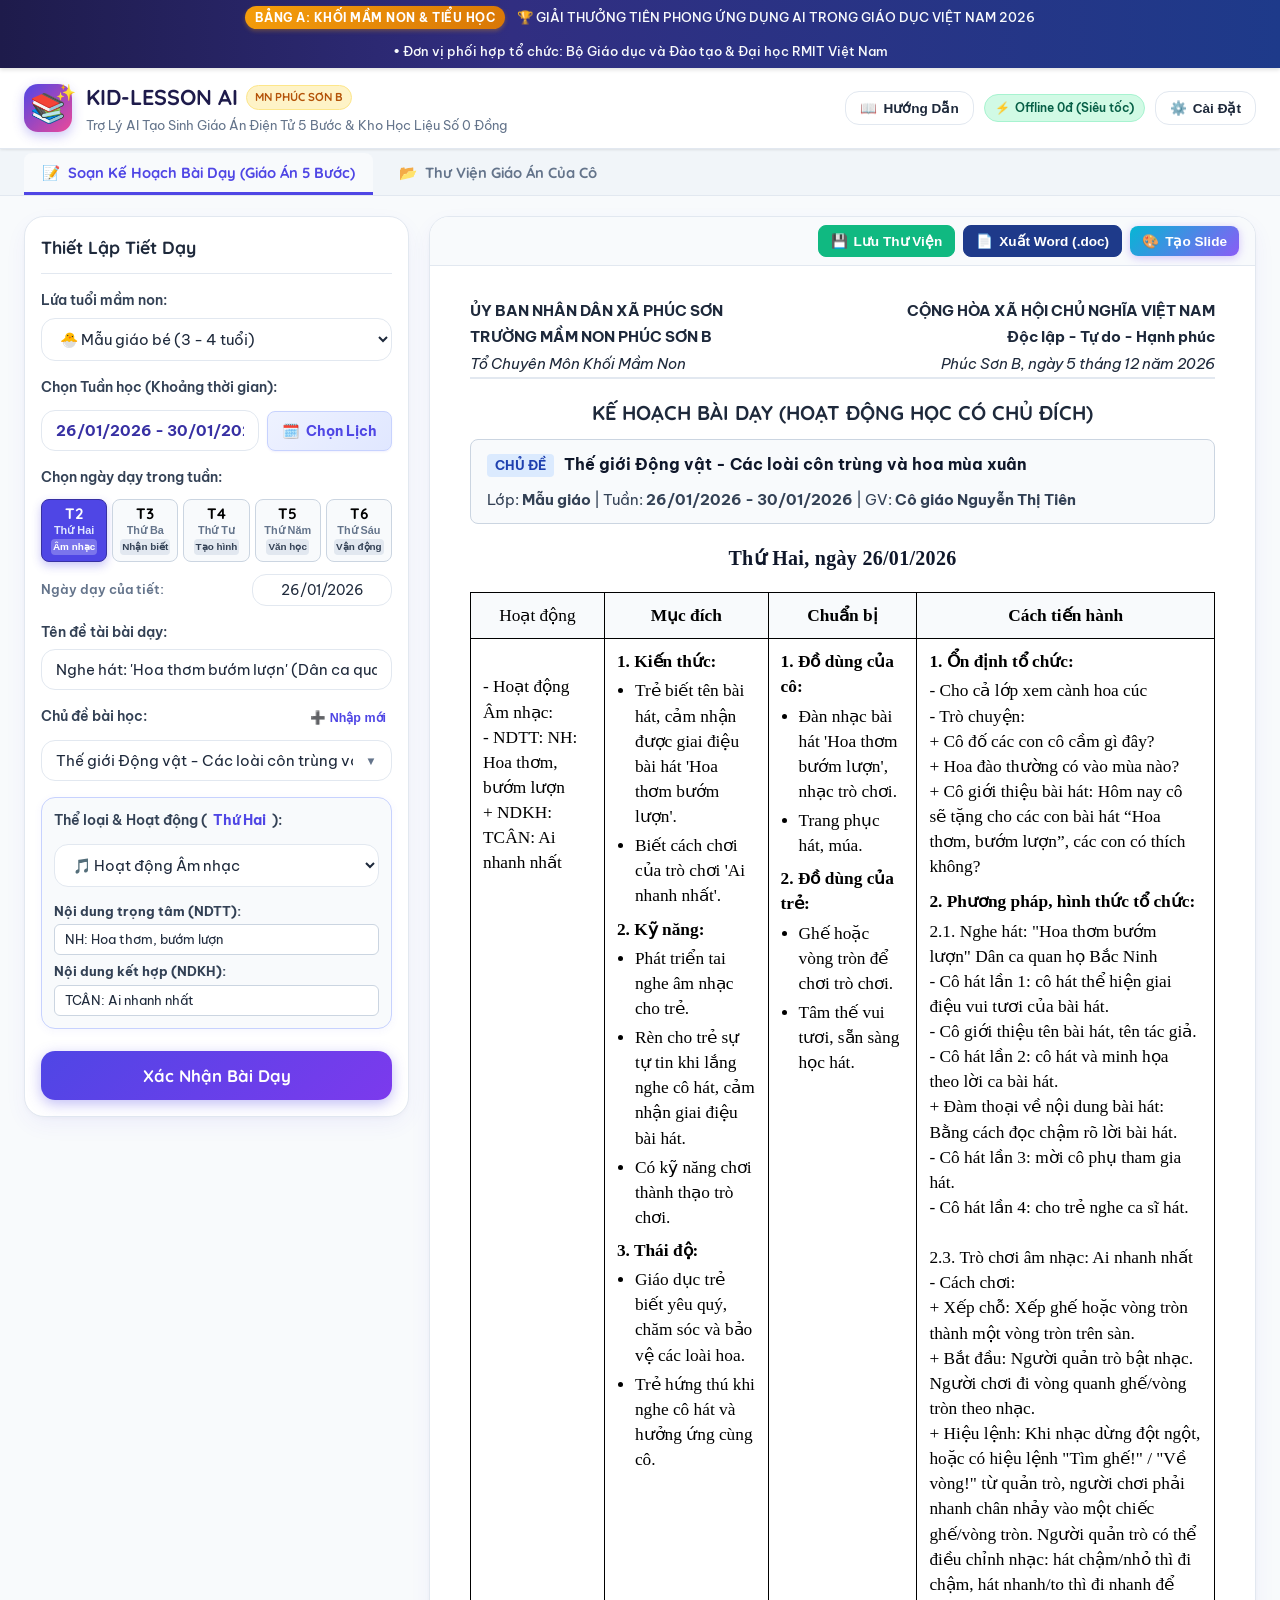
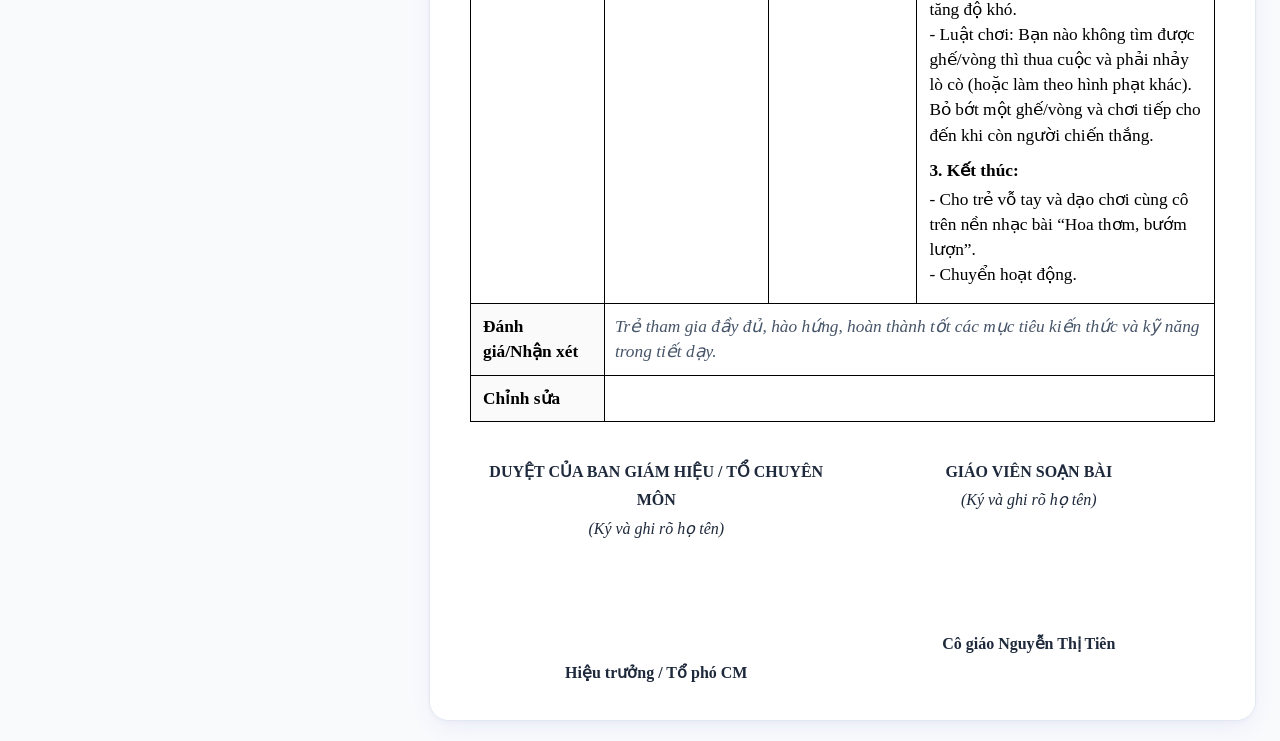
==== commit 5ef95c98: "feat(ui): toi uu giao dien sidebar va modal chon lich, cap nhat nut Xac Nhan Bai Day" ====
--- a/index.html
+++ b/index.html
@@ -80,14 +80,14 @@
         <aside class="config-sidebar">
           <div class="sidebar-title-row">
             <h3 class="sidebar-heading">
-              <span>🎯</span> Thiết Lập Tiết Dạy
+              Thiết Lập Tiết Dạy
             </h3>
           </div>
 
           <!-- 1. Chọn Lứa Tuổi -->
           <div class="form-group">
             <label class="form-label" for="select-age">
-              <span>👶</span> Lứa tuổi mầm non:
+              Lứa tuổi mầm non:
             </label>
             <select class="custom-select" id="select-age">
               <!-- Đổ dữ liệu từ js/data_preschool.js -->
@@ -97,7 +97,7 @@
           <!-- 2. Chọn Tuần Học (Range Date) -->
           <div class="form-group">
             <label class="form-label" for="input-week-range">
-              <span>📅</span> Chọn Tuần học (Khoảng thời gian):
+              Chọn Tuần học (Khoảng thời gian):
             </label>
             <div class="week-input-wrapper">
               <input type="text" class="custom-input" id="input-week-range" 
@@ -113,7 +113,7 @@
           <!-- 3. Chọn Ngày Trong Tuần (Thứ 2, 3, 4, 5, 6) -->
           <div class="form-group">
             <label class="form-label">
-              <span>🗓️</span> Chọn ngày dạy trong tuần:
+              Chọn ngày dạy trong tuần:
             </label>
             <!-- Chọn ngày dạy trong tuần -->
             <div class="day-pills-container" id="day-pills-container">
@@ -149,35 +149,23 @@
             </div>
           </div>
 
-          <!-- 4. CẤU HÌNH THỂ LOẠI & NỘI DUNG HOẠT ĐỘNG (CHO NGÀY ĐANG CHỌN) -->
-          <div class="form-group config-card-highlight">
-            <div class="activity-config-header">
-              <label class="form-label" for="select-activity-type" style="margin-bottom: 0;">
-                <span>🎭</span> Thể loại & Hoạt động (<strong id="active-day-label" style="color: #4f46e5;">Thứ Hai</strong>):
-              </label>
-            </div>
-
-            <!-- Loại hoạt động chính -->
-            <select class="custom-select" id="select-activity-type" style="margin-top: 6px;">
-              <!-- Đổ từ data_preschool.js activityTypes -->
-            </select>
-
-            <!-- Các nội dung con linh hoạt theo từng thể loại hoạt động -->
-            <div id="activity-subfields-container" style="margin-top: 8px; display: flex; flex-direction: column; gap: 6px;">
-              <!-- Render động theo sơ đồ phân cấp từng thể loại hoạt động -->
-            </div>
+          <!-- 4. Tên đề tài bài học -->
+          <div class="form-group">
+            <label class="form-label" for="input-lesson-title">
+              Tên đề tài bài dạy:
+            </label>
+            <input type="text" class="custom-input" id="input-lesson-title" 
+                   value="Nghe hát: 'Hoa thơm bướm lượn' (Dân ca quan họ Bắc Ninh)" 
+                   placeholder="Nhập tên đề tài bài dạy...">
           </div>
 
           <!-- 5. Chủ đề bài dạy (Combobox chọn nhanh & gõ tự do) -->
-          <div class="form-group" style="position: relative;">
+          <div class="form-group" style="position: relative; z-index: 10;">
             <div style="display: flex; justify-content: space-between; align-items: center; flex-wrap: wrap; gap: 4px;">
               <label class="form-label" for="input-topic" style="margin-bottom: 0;">
-                <span>🌟</span> Chủ đề bài học:
+                Chủ đề bài học:
               </label>
               <div style="display: flex; gap: 6px; align-items: center;">
-                <button type="button" class="btn-text-action" id="btn-sync-week-topic" title="Đồng bộ chủ đề này cho toàn bộ 5 ngày từ Thứ Hai đến Thứ Sáu" style="color: #059669; background: #ecfdf5; border-radius: 4px; padding: 2px 8px;">
-                  🔄 Cho cả tuần
-                </button>
                 <button type="button" class="btn-text-action" id="btn-clear-topic" title="Xóa để gõ chủ đề mới">
                   ➕ Nhập mới
                 </button>
@@ -197,34 +185,31 @@
                 <!-- Đổ danh sách 24 chủ đề mầm non -->
               </div>
             </div>
-
-            <p style="font-size: 0.75rem; color: #64748b; margin-top: 4px;">
-              💡 <em>Cô có thể bấm vào ô hoặc bấm mũi tên ▼ để chọn ngay bất kỳ chủ đề nào mà không cần xóa chữ. Bấm <strong>"🔄 Cho cả tuần"</strong> để đồng bộ trọn vẹn 5 ngày!</em>
-            </p>
-          </div>
-
-          <!-- 6. Tên đề tài bài học -->
-          <div class="form-group">
-            <label class="form-label" for="input-lesson-title">
-              <span>✏️</span> Tên đề tài bài dạy:
-            </label>
-            <input type="text" class="custom-input" id="input-lesson-title" 
-                   value="Nghe hát: 'Hoa thơm bướm lượn' (Dân ca quan họ Bắc Ninh)" 
-                   placeholder="Nhập tên đề tài bài dạy...">
-            
-            <!-- Gợi ý nhanh 1-click -->
-            <div style="font-size: 0.78rem; font-weight: 600; color: #64748b; margin-top: 6px;">
-              Gợi ý bài dạy tiêu biểu theo ngày (Bấm chọn nhanh):
-            </div>
-            <div class="preset-chips-box" id="preset-chips-box">
-              <!-- Đổ động từ data_preschool.js -->
-            </div>
-          </div>
-
-          <!-- Nút Tạo Kế Hoạch Bằng AI -->
+          </div>
+
+          <!-- 6. CẤU HÌNH THỂ LOẠI & NỘI DUNG HOẠT ĐỘNG (CHO NGÀY ĐANG CHỌN) -->
+          <div class="form-group config-card-highlight">
+            <div class="activity-config-header">
+              <label class="form-label" for="select-activity-type" style="margin-bottom: 0;">
+                Thể loại & Hoạt động (<strong id="active-day-label" style="color: #4f46e5;">Thứ Hai</strong>):
+              </label>
+            </div>
+
+            <!-- Loại hoạt động chính -->
+            <select class="custom-select" id="select-activity-type" style="margin-top: 6px;">
+              <!-- Đổ từ data_preschool.js activityTypes -->
+            </select>
+
+            <!-- Các nội dung con linh hoạt theo từng thể loại hoạt động -->
+            <div id="activity-subfields-container" style="margin-top: 8px; display: flex; flex-direction: column; gap: 6px;">
+              <!-- Render động theo sơ đồ phân cấp từng thể loại hoạt động -->
+            </div>
+          </div>
+
+          <!-- Nút Xác Nhận Bài Dạy -->
           <div style="margin-top: 6px;">
             <button type="button" class="btn-generate-main" id="btn-generate-all" style="width: 100%;">
-              <span>✨</span> Bấm Tạo Kế Hoạch Bài Dạy Bằng AI
+              Xác Nhận Bài Dạy
             </button>
           </div>
         </aside>
@@ -375,7 +360,7 @@
             <span>✨</span> Bước 2: AI tự động lập Kế hoạch bài dạy
           </strong>
           <p style="font-size: 0.88rem; color: #475569; margin: 0; line-height: 1.5;">
-            Bấm <strong>"Bấm Tạo Kế Hoạch Bài Dạy Bằng AI"</strong> (chạy siêu tốc 0đ Offline hoặc Gemini Cloud). Hệ thống tự động cấu trúc bảng 4 cột chuẩn Thông tư 51/2020/TT-BGDĐT: <em>3 Mục tiêu (Kiến thức - Kỹ năng - Thái độ)</em>, <em>Đồ dùng chuẩn bị (Cô & Trẻ)</em>, và <em>Tiến trình 3 bước sư phạm hoàn chỉnh</em>.
+            Bấm <strong>"Xác Nhận Bài Dạy"</strong> (chạy siêu tốc 0đ Offline hoặc Gemini Cloud). Hệ thống tự động cấu trúc bảng 4 cột chuẩn Thông tư 51/2020/TT-BGDĐT: <em>3 Mục tiêu (Kiến thức - Kỹ năng - Thái độ)</em>, <em>Đồ dùng chuẩn bị (Cô & Trẻ)</em>, và <em>Tiến trình 3 bước sư phạm hoàn chỉnh</em>.
           </p>
         </div>
 
@@ -421,39 +406,7 @@
       </div>
 
       <div class="modal-body calendar-modal-body">
-        <!-- 1. DẢI CHỌN NHANH CÁC TUẦN THÔNG DỤNG -->
-        <div class="cal-quick-ribbon-section">
-          <div class="cal-quick-label">⚡ Chọn nhanh các tuần:</div>
-          <div class="cal-quick-chips" id="cal-quick-chips">
-            <button type="button" class="cal-chip-btn" data-preset="current-week">📌 Tuần này</button>
-            <button type="button" class="cal-chip-btn" data-preset="next-week">⏩ Tuần sau</button>
-            <button type="button" class="cal-chip-btn" data-preset="prev-week">⏪ Tuần trước</button>
-            <button type="button" class="cal-chip-btn active" data-preset="tuan-20">⭐ Tuần 20 (26/01 - 30/01)</button>
-            <button type="button" class="cal-chip-btn" data-preset="tuan-21">Tuần 21 (02/02 - 06/02)</button>
-            <button type="button" class="cal-chip-btn" data-preset="tuan-22">Tuần 22 (09/02 - 13/02)</button>
-            <button type="button" class="cal-chip-btn" data-preset="tuan-23">Tuần 23 (16/02 - 20/02)</button>
-          </div>
-        </div>
-
-        <!-- 2. BỘ CHUYỂN ĐỔI CHẾ ĐỘ CHỌN -->
-        <div class="cal-mode-selector">
-          <button type="button" class="cal-mode-btn active" id="cal-mode-week" data-mode="week">
-            <span class="cal-mode-icon">🎯</span>
-            <div class="cal-mode-text">
-              <strong>Chọn Trọn Tuần Học (T2 - T6)</strong>
-              <small>Bấm 1 ngày bất kỳ, tự động lấy cả tuần 5 ngày dạy</small>
-            </div>
-          </button>
-          <button type="button" class="cal-mode-btn" id="cal-mode-custom" data-mode="custom">
-            <span class="cal-mode-icon">✏️</span>
-            <div class="cal-mode-text">
-              <strong>Khoảng Ngày Tự Do</strong>
-              <small>Chọn ngày bắt đầu & ngày kết thúc tùy ý</small>
-            </div>
-          </button>
-        </div>
-
-        <!-- 3. THANH ĐIỀU HƯỚNG THÁNG / NĂM -->
+        <!-- 1. THANH ĐIỀU HƯỚNG THÁNG / NĂM -->
         <div class="cal-nav-bar">
           <button type="button" class="btn-cal-nav" id="btn-cal-prev-month" title="Tháng trước">
             ◀ Tháng trước
@@ -474,7 +427,7 @@
           </button>
         </div>
 
-        <!-- 4. LƯỚI LỊCH (CALENDAR GRID) -->
+        <!-- 2. LƯỚI LỊCH (CALENDAR GRID) -->
         <div class="cal-grid-wrapper">
           <table class="cal-table" id="cal-table">
             <thead>
@@ -495,10 +448,10 @@
           </table>
         </div>
 
-        <!-- 5. BẢNG XEM TRƯỚC KHOẢNG TUẦN & 5 NGÀY DẠY -->
+        <!-- 3. BẢNG XEM TRƯỚC KHOẢNG TUẦN & 5 NGÀY DẠY -->
         <div class="cal-preview-card">
           <div class="cal-preview-header">
-            <span class="cal-preview-badge">✨ Tuần học đang chọn</span>
+            <span class="cal-preview-badge">Tuần học đang chọn</span>
             <strong class="cal-preview-range-text" id="cal-preview-range-text">26/01/2026 - 30/01/2026</strong>
             <span class="cal-preview-count-pill" id="cal-preview-count-pill">5 ngày dạy</span>
           </div>
@@ -509,15 +462,11 @@
       </div>
 
       <!-- FOOTER -->
-      <div class="modal-footer cal-modal-footer">
-        <div class="cal-footer-info">
-          <span style="font-size: 0.82rem; color: #64748b; font-weight: 600;">Khoảng tuần:</span>
-          <input type="text" class="cal-footer-input" id="cal-footer-input" value="26/01/2026 - 30/01/2026" readonly>
-        </div>
+      <div class="modal-footer cal-modal-footer" style="justify-content: flex-end;">
         <div class="cal-footer-actions">
           <button type="button" class="btn-outline" id="btn-cancel-calendar">Hủy</button>
           <button type="button" class="btn-primary" id="btn-apply-calendar">
-            <span>✅</span> Áp Dụng Tuần Này
+            Áp Dụng Tuần Này
           </button>
         </div>
       </div>
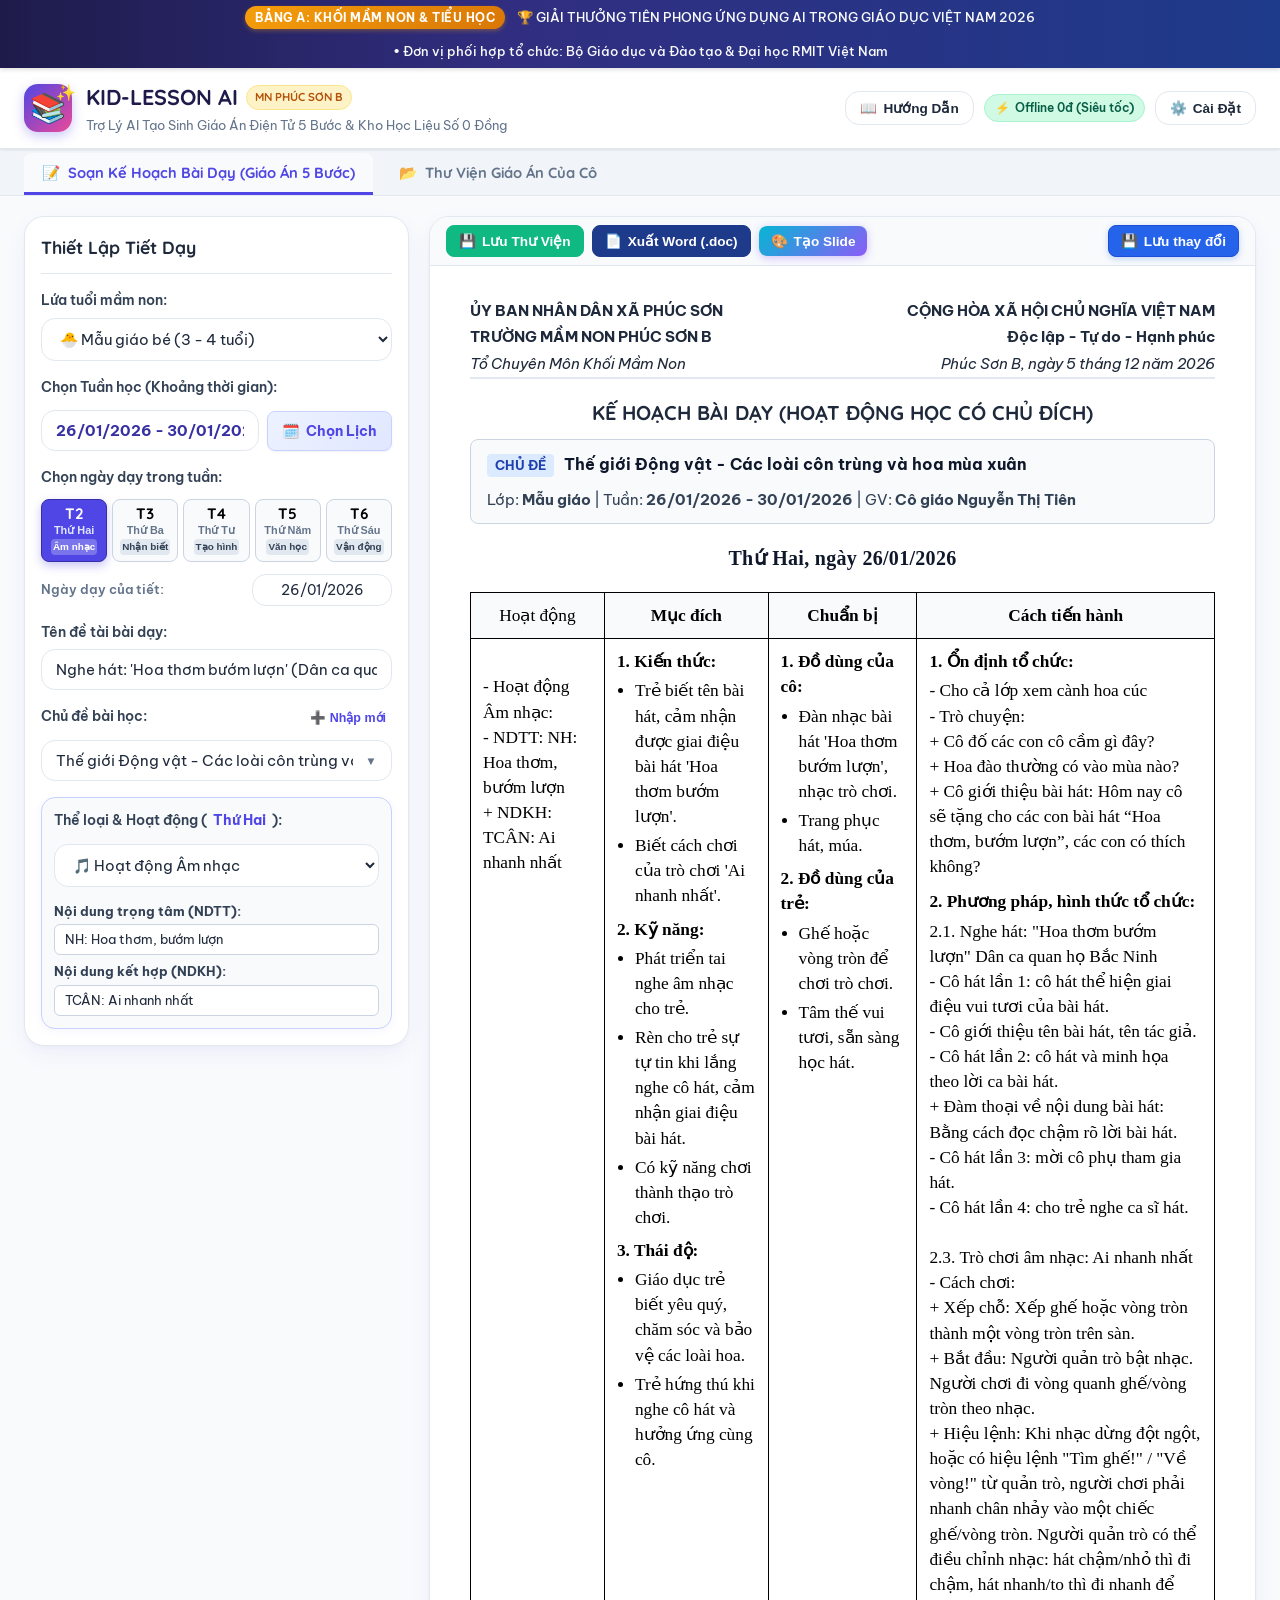
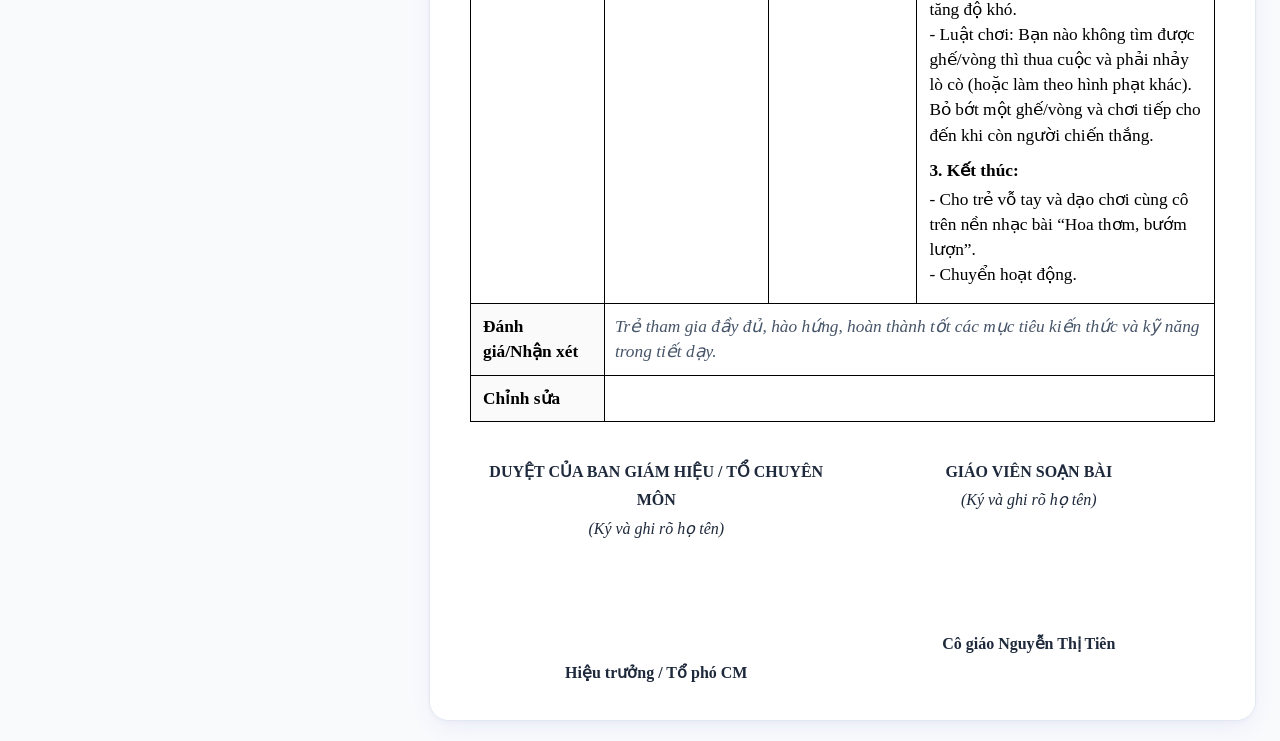
==== commit a7eb0fad: "feat(ui): can trai 3 nut toolbar, them nut Luu thay doi kem popup nhac nho, bo nut xac nhan bai day" ====
--- a/index.html
+++ b/index.html
@@ -205,13 +205,6 @@
               <!-- Render động theo sơ đồ phân cấp từng thể loại hoạt động -->
             </div>
           </div>
-
-          <!-- Nút Xác Nhận Bài Dạy -->
-          <div style="margin-top: 6px;">
-            <button type="button" class="btn-generate-main" id="btn-generate-all" style="width: 100%;">
-              Xác Nhận Bài Dạy
-            </button>
-          </div>
         </aside>
 
         <!-- CỘT PHẢI: KẾ HOẠCH BÀI DẠY (GIÁO ÁN CHI TIẾT) -->
@@ -360,7 +353,7 @@
             <span>✨</span> Bước 2: AI tự động lập Kế hoạch bài dạy
           </strong>
           <p style="font-size: 0.88rem; color: #475569; margin: 0; line-height: 1.5;">
-            Bấm <strong>"Xác Nhận Bài Dạy"</strong> (chạy siêu tốc 0đ Offline hoặc Gemini Cloud). Hệ thống tự động cấu trúc bảng 4 cột chuẩn Thông tư 51/2020/TT-BGDĐT: <em>3 Mục tiêu (Kiến thức - Kỹ năng - Thái độ)</em>, <em>Đồ dùng chuẩn bị (Cô & Trẻ)</em>, và <em>Tiến trình 3 bước sư phạm hoàn chỉnh</em>.
+            Hệ thống tự động cấu trúc bảng 4 cột và cập nhật real-time theo từng lựa chọn của cô: <em>3 Mục tiêu (Kiến thức - Kỹ năng - Thái độ)</em>, <em>Đồ dùng chuẩn bị (Cô & Trẻ)</em>, và <em>Tiến trình 3 bước sư phạm hoàn chỉnh</em>. Thầy/cô chỉ cần bấm <strong>"Lưu thay đổi"</strong> để lưu bài dạy.
           </p>
         </div>
 
@@ -609,6 +602,29 @@
     </div>
   </div>
 
+  <!-- MODAL: NHẮC NHỞ LƯU THAY ĐỔI TRƯỚC KHI THAO TÁC -->
+  <div class="modal-backdrop" id="modal-unsaved-warning" style="display: none; z-index: 9999;">
+    <div class="modal-window" style="max-width: 480px; text-align: center; padding: 26px 24px; border-radius: 16px; box-shadow: 0 20px 40px rgba(0,0,0,0.25);">
+      <div style="width: 58px; height: 58px; margin: 0 auto 14px auto; border-radius: 50%; background: #fef3c7; color: #d97706; display: flex; align-items: center; justify-content: center; font-size: 1.8rem; box-shadow: 0 4px 12px rgba(217, 119, 6, 0.2);">
+        ⚠️
+      </div>
+      <h3 style="font-size: 1.25rem; font-weight: 800; color: #1e293b; margin-bottom: 8px; font-family: var(--font-heading);">
+        Chưa Lưu Thay Đổi Giáo Án!
+      </h3>
+      <p style="font-size: 0.92rem; color: #475569; line-height: 1.6; margin-bottom: 22px;">
+        Thầy/cô vừa có các chỉnh sửa nội dung bài dạy nhưng chưa lưu lại. Vui lòng bấm nút <strong>"Lưu thay đổi"</strong> để cập nhật bản giáo án mới nhất trước khi thực hiện thao tác này.
+      </p>
+      <div style="display: flex; gap: 10px; justify-content: center; flex-wrap: wrap;">
+        <button type="button" class="btn-outline" id="btn-unsaved-dismiss" style="padding: 9px 18px; font-weight: 600;">
+          Để tôi tự bấm Lưu
+        </button>
+        <button type="button" class="btn-primary" id="btn-unsaved-save-continue" style="padding: 9px 20px; font-weight: 700; background: #2563eb;">
+          Lưu thay đổi & Tiếp tục
+        </button>
+      </div>
+    </div>
+  </div>
+
   <!-- CANVAS CONFETTI HIỆU ỨNG PHÁO HOA GIẤY -->
   <canvas id="confetti-canvas"></canvas>
 
--- a/css/style.css
+++ b/css/style.css
@@ -673,6 +673,60 @@
   background: #10b981;
   color: #fff;
   border-color: #10b981;
+}
+
+.toolbar-btns-left {
+  display: flex;
+  align-items: center;
+  gap: 8px;
+  flex-wrap: wrap;
+}
+
+.toolbar-btns-right {
+  display: flex;
+  align-items: center;
+  gap: 8px;
+  margin-left: auto;
+}
+
+.btn-tool.btn-save-changes {
+  background: #2563eb;
+  color: #fff;
+  border-color: #1d4ed8;
+  font-weight: 700;
+  box-shadow: 0 2px 6px rgba(37, 99, 235, 0.25);
+  transition: all 0.2s ease;
+}
+
+.btn-tool.btn-save-changes:hover {
+  background: #1d4ed8;
+  color: #fff;
+  box-shadow: 0 4px 10px rgba(37, 99, 235, 0.35);
+  transform: translateY(-1px);
+}
+
+.btn-tool.btn-save-changes.is-dirty {
+  background: linear-gradient(135deg, #f59e0b 0%, #ea580c 100%);
+  border-color: #d97706;
+  color: #fff;
+  box-shadow: 0 0 0 3px rgba(245, 158, 11, 0.3);
+  animation: pulseSaveBtn 2s infinite;
+}
+
+.btn-tool.btn-save-changes.highlight-pulse {
+  animation: highlightShake 0.6s ease, pulseSaveBtn 1.5s infinite;
+}
+
+@keyframes highlightShake {
+  0%, 100% { transform: scale(1); }
+  25% { transform: scale(1.08) rotate(-2deg); }
+  75% { transform: scale(1.08) rotate(2deg); }
+}
+
+@keyframes pulseSaveBtn {
+  0% { transform: scale(1); box-shadow: 0 0 0 0 rgba(245, 158, 11, 0.45); }
+  70% { transform: scale(1.03); box-shadow: 0 0 0 8px rgba(245, 158, 11, 0); }
+  100% { transform: scale(1); box-shadow: 0 0 0 0 rgba(245, 158, 11, 0); }
 }
 
 /* Thân bài giáo án chuẩn sư phạm */
